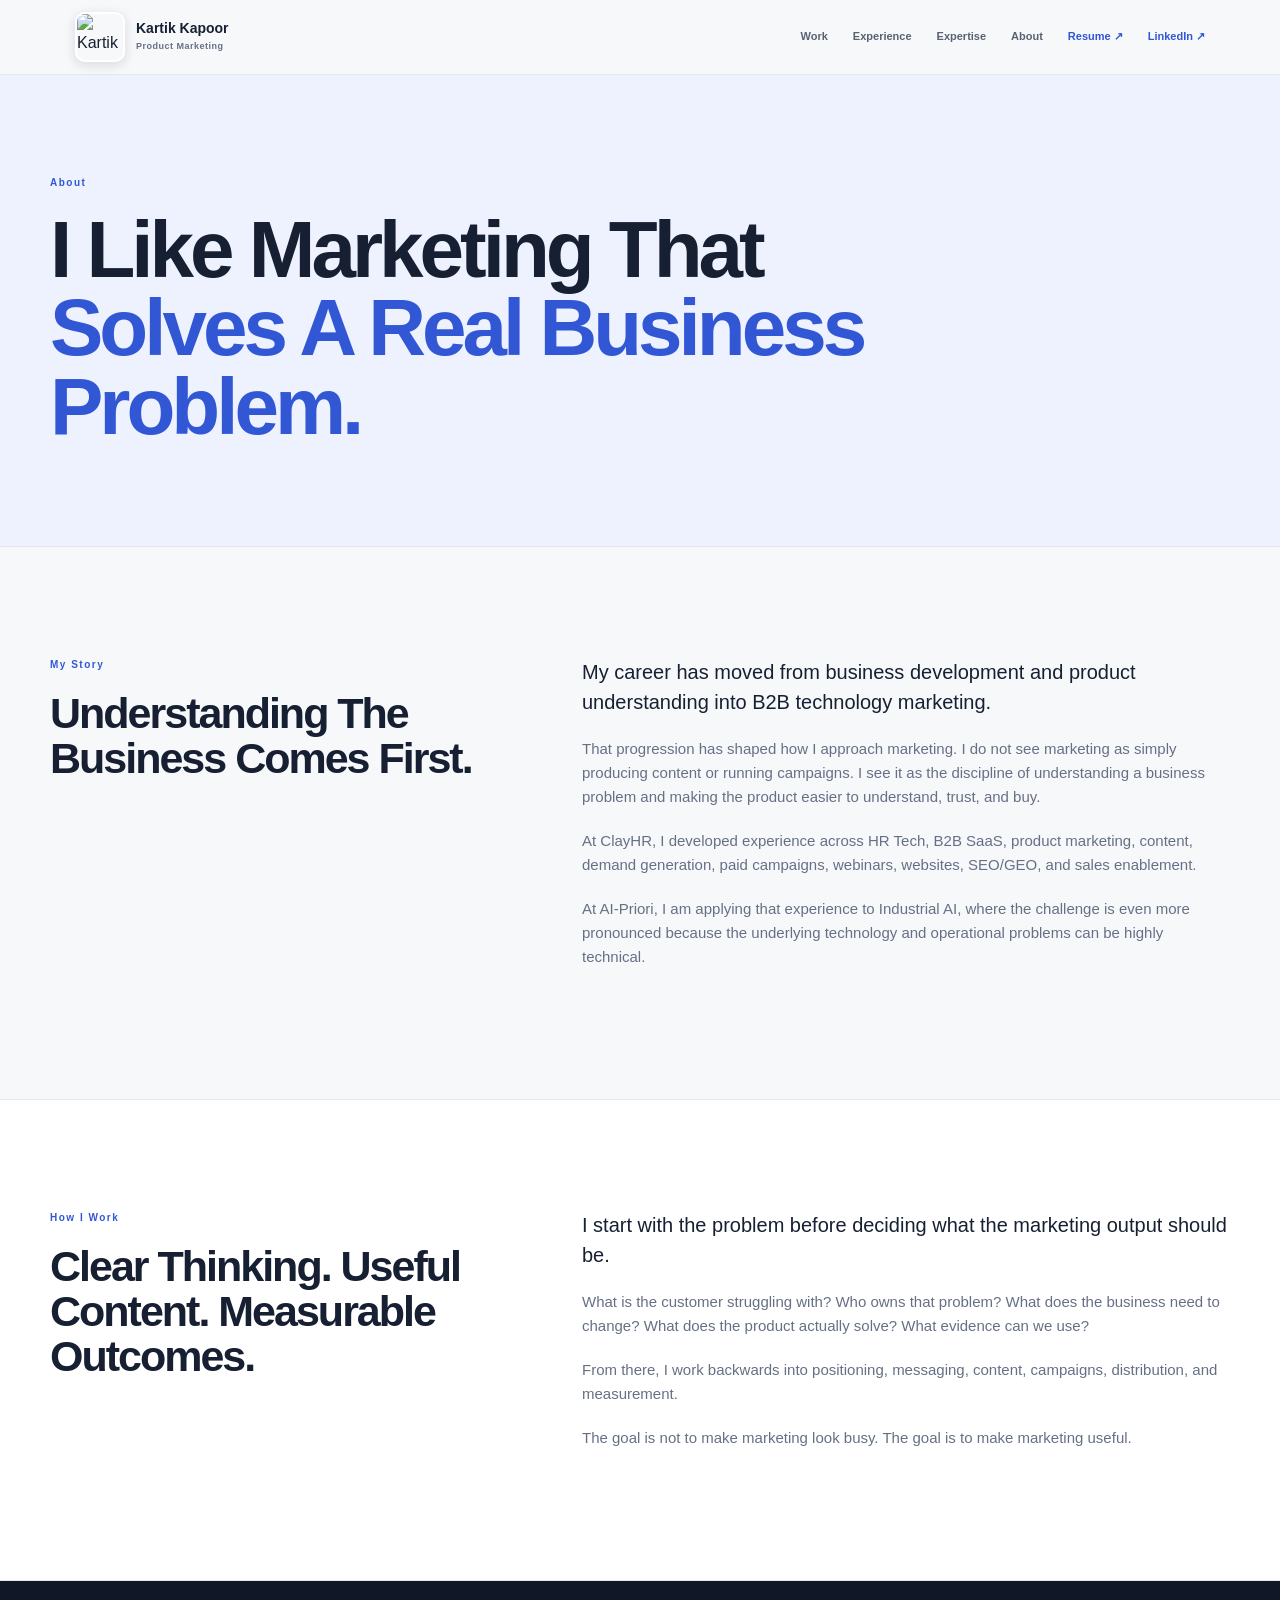
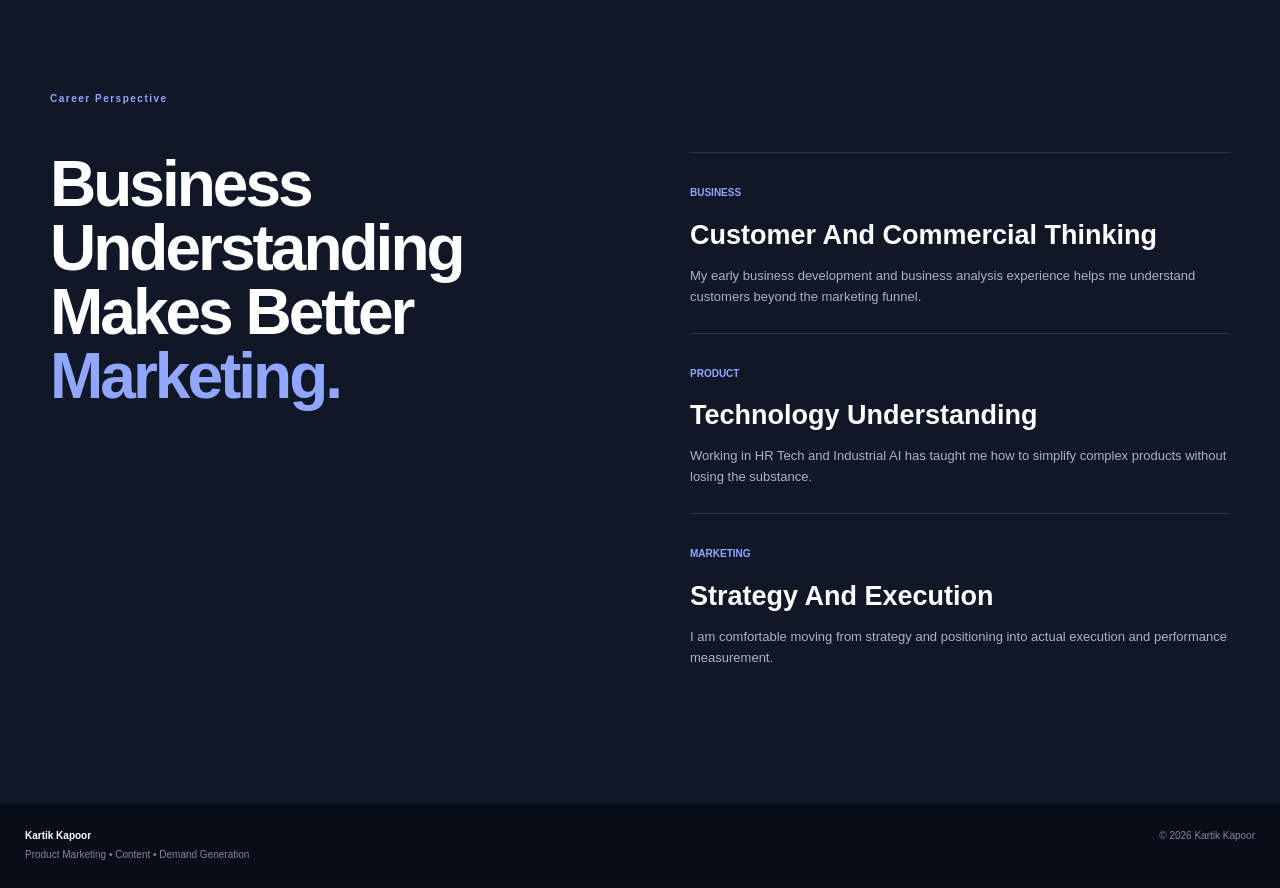
==== about.html @ a476d75b "Create about.html" ====
<!DOCTYPE html>
<html lang="en">

<head>

    <meta charset="UTF-8">

    <meta name="viewport" content="width=device-width, initial-scale=1.0">

    <meta name="description"
        content="About Kartik Kapoor, a Product Marketing and Growth Marketing professional working across HR Tech, B2B SaaS and Industrial AI.">

    <title>About | Kartik Kapoor</title>

    <link rel="stylesheet" href="style.css">

</head>


<body>


<header class="site-header">

    <div class="nav-container">

        <a href="index.html" class="brand">

            <img src="assets/kartik-kapoor.jpg"
                 alt="Kartik Kapoor"
                 class="brand-photo">

            <div class="brand-text">

                <strong>
                    Kartik Kapoor
                </strong>

                <span>
                    Product Marketing
                </span>

            </div>

        </a>


        <nav class="main-nav">

            <a href="work.html">Work</a>

            <a href="experience.html">Experience</a>

            <a href="expertise.html">Expertise</a>

            <a href="about.html">About</a>

            <a href="assets/Kartik-Kapoor-Resume.pdf"
               target="_blank"
               class="nav-link-accent">
                Resume ↗
            </a>

            <a href="https://www.linkedin.com/in/kartik-kapoor-kk/"
               target="_blank"
               class="nav-link-accent">
                LinkedIn ↗
            </a>

        </nav>


        <button class="mobile-menu-button"
                aria-label="Open Menu">
            ☰
        </button>

    </div>

</header>



<main>


<section class="page-hero">

    <div class="section-container">

        <p class="section-label">
            About
        </p>


        <h1>

            I Like Marketing That
            <span>Solves A Real Business Problem.</span>

        </h1>

    </div>

</section>



<section class="section">

    <div class="section-container">


        <div class="content-grid">

            <div>

                <p class="section-label">
                    My Story
                </p>

                <h2>
                    Understanding The
                    Business Comes First.
                </h2>

            </div>


            <div class="content-copy">

                <p class="lead">

                    My career has moved from business development
                    and product understanding into B2B technology
                    marketing.

                </p>


                <p>

                    That progression has shaped how I approach
                    marketing. I do not see marketing as simply
                    producing content or running campaigns. I see
                    it as the discipline of understanding a business
                    problem and making the product easier to understand,
                    trust, and buy.

                </p>


                <p>

                    At ClayHR, I developed experience across HR Tech,
                    B2B SaaS, product marketing, content, demand
                    generation, paid campaigns, webinars, websites,
                    SEO/GEO, and sales enablement.

                </p>


                <p>

                    At AI-Priori, I am applying that experience to
                    Industrial AI, where the challenge is even more
                    pronounced because the underlying technology and
                    operational problems can be highly technical.

                </p>

            </div>

        </div>

    </div>

</section>



<section class="section section-soft">

    <div class="section-container">


        <div class="content-grid">

            <div>

                <p class="section-label">
                    How I Work
                </p>

                <h2>
                    Clear Thinking.
                    Useful Content.
                    Measurable Outcomes.
                </h2>

            </div>


            <div class="content-copy">

                <p class="lead">

                    I start with the problem before deciding what
                    the marketing output should be.

                </p>


                <p>

                    What is the customer struggling with?
                    Who owns that problem?
                    What does the business need to change?
                    What does the product actually solve?
                    What evidence can we use?

                </p>


                <p>

                    From there, I work backwards into positioning,
                    messaging, content, campaigns, distribution,
                    and measurement.

                </p>


                <p>

                    The goal is not to make marketing look busy.
                    The goal is to make marketing useful.

                </p>

            </div>

        </div>

    </div>

</section>



<section class="industry-story">

    <div class="section-container">

        <p class="section-label">
            Career Perspective
        </p>


        <div class="industry-story-grid">

            <div>

                <h2>
                    Business Understanding
                    Makes Better
                    <span>Marketing.</span>
                </h2>

            </div>


            <div class="industry-story-content">

                <div>

                    <span>
                        BUSINESS
                    </span>

                    <h3>
                        Customer And Commercial Thinking
                    </h3>

                    <p>
                        My early business development and business
                        analysis experience helps me understand
                        customers beyond the marketing funnel.
                    </p>

                </div>


                <div>

                    <span>
                        PRODUCT
                    </span>

                    <h3>
                        Technology Understanding
                    </h3>

                    <p>
                        Working in HR Tech and Industrial AI has
                        taught me how to simplify complex products
                        without losing the substance.
                    </p>

                </div>


                <div>

                    <span>
                        MARKETING
                    </span>

                    <h3>
                        Strategy And Execution
                    </h3>

                    <p>
                        I am comfortable moving from strategy and
                        positioning into actual execution and
                        performance measurement.
                    </p>

                </div>

            </div>

        </div>

    </div>

</section>


</main>



<footer>

    <div>

        <strong>
            Kartik Kapoor
        </strong>

        <span>
            Product Marketing • Content • Demand Generation
        </span>

    </div>

    <span>
        © 2026 Kartik Kapoor
    </span>

</footer>


<script src="script.js"></script>

</body>

</html>
---- style.css ----
:root {

    --navy: #101828;
    --navy-2: #172235;

    --blue: #3157d5;
    --blue-soft: #eef2ff;

    --teal: #168f82;
    --teal-soft: #eaf7f5;

    --purple: #6b5bd2;
    --purple-soft: #f1efff;

    --coral: #c85d54;
    --coral-soft: #fff0ee;

    --white: #ffffff;

    --bg: #f7f8fa;
    --text: #172033;
    --muted: #667085;

    --border: #e4e7ec;

    --radius: 14px;

    --shadow:
        0 18px 45px rgba(16, 24, 40, 0.08);

}


* {
    margin: 0;
    padding: 0;
    box-sizing: border-box;
}


html {
    scroll-behavior: smooth;
}


body {

    font-family:
        Inter,
        -apple-system,
        BlinkMacSystemFont,
        "Segoe UI",
        Arial,
        sans-serif;

    background: var(--bg);

    color: var(--text);

    line-height: 1.6;

}


a {
    text-decoration: none;
    color: inherit;
}


button {
    font-family: inherit;
}


/* =========================
   HEADER
========================= */

.site-header {

    position: sticky;

    top: 0;

    z-index: 1000;

    background: rgba(247, 248, 250, 0.96);

    backdrop-filter: blur(15px);

    border-bottom: 1px solid var(--border);

}


.nav-container {

    max-width: 1180px;

    margin: auto;

    padding: 12px 25px;

    display: flex;

    align-items: center;

    justify-content: space-between;

    gap: 30px;

}


.brand {

    display: flex;

    align-items: center;

    gap: 11px;

}


.brand-photo {

    width: 50px;

    height: 50px;

    object-fit: cover;

    border-radius: 10px;

    border: 2px solid white;

    box-shadow: 0 3px 12px rgba(16, 24, 40, 0.14);

}


.brand-text strong {

    display: block;

    font-size: 14px;

    line-height: 1.1;

}


.brand-text span {

    display: block;

    margin-top: 3px;

    color: var(--muted);

    font-size: 9px;

    font-weight: 700;

    letter-spacing: 0.5px;

}


.main-nav {

    display: flex;

    align-items: center;

    gap: 25px;

}


.main-nav a {

    color: #596273;

    font-size: 11px;

    font-weight: 700;

}


.main-nav a:hover {

    color: var(--blue);

}


.main-nav .nav-link-accent {

    color: var(--blue);

}


.mobile-menu-button {

    display: none;

    border: 0;

    background: transparent;

    font-size: 23px;

    cursor: pointer;

}


/* =========================
   CONTAINERS
========================= */

.section-container,
.hero-container {

    width: min(1180px, calc(100% - 50px));

    margin: auto;

}


/* =========================
   HERO
========================= */

.hero {

    padding: 100px 0 90px;

    background:

        radial-gradient(
            circle at 80% 20%,
            rgba(49, 87, 213, 0.09),
            transparent 32%
        ),

        var(--bg);

}


.hero-container {

    display: grid;

    grid-template-columns: 1.45fr 0.55fr;

    gap: 80px;

    align-items: center;

}


.eyebrow {

    color: var(--blue);

    font-size: 10px;

    font-weight: 800;

    letter-spacing: 1.7px;

}


.hero h1 {

    max-width: 900px;

    margin-top: 22px;

    font-size: clamp(50px, 7vw, 84px);

    line-height: 0.98;

    letter-spacing: -4px;

    font-weight: 800;

}


.hero h1 span {

    display: block;

    color: var(--blue);

}


.hero-description {

    max-width: 690px;

    margin-top: 28px;

    color: var(--muted);

    font-size: 17px;

    line-height: 1.7;

}


.hero-industry-path {

    display: flex;

    align-items: center;

    flex-wrap: wrap;

    gap: 9px;

    margin-top: 24px;

}


.hero-industry-path span {

    padding: 7px 10px;

    background: white;

    border: 1px solid var(--border);

    border-radius: 5px;

    font-size: 9px;

    font-weight: 800;

}


.hero-industry-path b {

    color: var(--blue);

    font-size: 13px;

}


.hero-actions {

    display: flex;

    flex-wrap: wrap;

    gap: 10px;

    margin-top: 30px;

}


.button {

    display: inline-flex;

    align-items: center;

    justify-content: center;

    gap: 8px;

    padding: 13px 18px;

    border-radius: 7px;

    font-size: 11px;

    font-weight: 800;

    transition: 0.2s;

}


.button:hover {

    transform: translateY(-2px);

}


.button-primary {

    background: var(--navy);

    color: white;

}


.button-primary:hover {

    background: var(--blue);

}


.button-secondary {

    background: white;

    color: var(--text);

    border: 1px solid var(--border);

}


.button-secondary:hover {

    border-color: var(--blue);

    color: var(--blue);

}


/* =========================
   HERO PROOF
========================= */

.hero-proof {

    background: var(--navy);

    color: white;

    padding: 25px;

    border-radius: 14px;

    box-shadow: var(--shadow);

}


.proof-heading {

    padding-bottom: 17px;

    color: #98a2b3;

    border-bottom: 1px solid #29364a;

    font-size: 9px;

    font-weight: 800;

    letter-spacing: 1.4px;

}


.proof-stat {

    padding: 18px 0;

    border-bottom: 1px solid #29364a;

}


.proof-stat:last-child {

    border-bottom: 0;

}


.proof-stat strong {

    display: block;

    color: #91a7ff;

    font-size: 34px;

    line-height: 1;

    letter-spacing: -1.5px;

}


.proof-stat span {

    display: block;

    margin-top: 6px;

    color: #aab3c2;

    font-size: 10px;

    line-height: 1.35;

}


/* =========================
   TRUST STRIP
========================= */

.trust-strip {

    background: white;

    border-top: 1px solid var(--border);

    border-bottom: 1px solid var(--border);

}


.trust-container {

    width: min(1180px, calc(100% - 50px));

    margin: auto;

    padding: 18px 0;

    display: flex;

    align-items: center;

    justify-content: space-between;

    gap: 15px;

    flex-wrap: wrap;

}


.trust-container span {

    color: #7b8494;

    font-size: 9px;

    font-weight: 800;

    letter-spacing: 1px;

}


.trust-container i {

    width: 4px;

    height: 4px;

    background: var(--blue);

    border-radius: 50%;

}


/* =========================
   GENERAL SECTION
========================= */

.section {

    padding: 110px 0;

}


.section-soft {

    background: white;

    border-top: 1px solid var(--border);

    border-bottom: 1px solid var(--border);

}


.section-label {

    margin-bottom: 18px;

    color: var(--blue);

    font-size: 10px;

    font-weight: 800;

    letter-spacing: 1.5px;

}


.section-heading {

    display: flex;

    align-items: end;

    justify-content: space-between;

    gap: 50px;

}


.section-heading h2 {

    max-width: 760px;

    font-size: clamp(40px, 5vw, 63px);

    line-height: 1.02;

    letter-spacing: -3px;

}


.section-heading h2 span {

    color: var(--blue);

}


.text-link {

    flex-shrink: 0;

    color: var(--blue);

    font-size: 11px;

    font-weight: 800;

}


/* =========================
   WORK
========================= */

.work-preview-grid {

    display: grid;

    grid-template-columns: repeat(2, 1fr);

    gap: 18px;

    margin-top: 55px;

}


.work-preview {

    min-height: 390px;

    padding: 30px;

    border-radius: var(--radius);

    border: 1px solid var(--border);

    display: flex;

    flex-direction: column;

    transition: 0.25s;

}


.work-preview:hover {

    transform: translateY(-5px);

    box-shadow: var(--shadow);

}


.blue-card {
    background: var(--blue-soft);
    border-top: 4px solid var(--blue);
}


.teal-card {
    background: var(--teal-soft);
    border-top: 4px solid var(--teal);
}


.purple-card {
    background: var(--purple-soft);
    border-top: 4px solid var(--purple);
}


.coral-card {
    background: var(--coral-soft);
    border-top: 4px solid var(--coral);
}


.card-meta {

    display: flex;

    justify-content: space-between;

    gap: 20px;

}


.card-meta span {

    color: var(--muted);

    font-size: 9px;

    font-weight: 800;

    letter-spacing: 1px;

}


.card-meta strong {

    font-size: 44px;

    line-height: 0.9;

    letter-spacing: -2px;

}


.blue-card .card-meta strong {
    color: var(--blue);
}


.teal-card .card-meta strong {
    color: var(--teal);
}


.purple-card .card-meta strong {
    color: var(--purple);
}


.coral-card .card-meta strong {
    color: var(--coral);
}


.card-content {

    margin-top: 70px;

}


.card-content h3 {

    font-size: 29px;

    line-height: 1.05;

    letter-spacing: -1px;

}


.card-content p {

    max-width: 500px;

    margin-top: 13px;

    color: var(--muted);

    font-size: 13px;

}


.card-link {

    margin-top: auto;

    padding-top: 25px;

    color: var(--navy);

    font-size: 10px;

    font-weight: 800;

    border-top: 1px solid rgba(16, 24, 40, 0.12);

}


/* =========================
   CAREER
========================= */

.career-path {

    margin-top: 55px;

    border-top: 1px solid var(--border);

}


.career-item {

    display: grid;

    grid-template-columns: 150px 1fr auto;

    align-items: center;

    gap: 35px;

    padding: 27px 0;

    border-bottom: 1px solid var(--border);

}


.career-date {

    color: var(--muted);

    font-size: 10px;

    font-weight: 800;

}


.career-item span {

    color: var(--blue);

    font-size: 8px;

    font-weight: 800;

    letter-spacing: 1.3px;

}


.career-item h3 {

    margin-top: 3px;

    font-size: 25px;

    line-height: 1;

}


.career-item p {

    margin-top: 4px;

    color: var(--muted);

    font-size: 11px;

}


.career-item > strong {

    color: var(--blue);

    font-size: 30px;

}


.career-current > strong {

    font-size: 10px;

    letter-spacing: 1px;

}


/* =========================
   CAPABILITIES
========================= */

.capability-grid {

    display: grid;

    grid-template-columns: repeat(4, 1fr);

    gap: 16px;

    margin-top: 55px;

}


.capability {

    min-height: 300px;

    padding: 27px;

    background: white;

    border: 1px solid var(--border);

    border-radius: 12px;

}


.capability > span {

    color: var(--blue);

    font-size: 10px;

    font-weight: 800;

}


.capability:nth-child(2) > span {
    color: var(--teal);
}


.capability:nth-child(3) > span {
    color: var(--purple);
}


.capability:nth-child(4) > span {
    color: var(--coral);
}


.capability h3 {

    margin-top: 60px;

    font-size: 21px;

    line-height: 1.1;

}


.capability p {

    margin-top: 13px;

    color: var(--muted);

    font-size: 12px;

}


/* =========================
   INDUSTRY STORY
========================= */

.industry-story {

    padding: 110px 0;

    background: var(--navy);

    color: white;

}


.industry-story .section-label {

    color: #91a7ff;

}


.industry-story-grid {

    display: grid;

    grid-template-columns: 1fr 1fr;

    gap: 100px;

    margin-top: 45px;

}


.industry-story h2 {

    max-width: 620px;

    font-size: clamp(42px, 5vw, 64px);

    line-height: 1;

    letter-spacing: -3px;

}


.industry-story h2 span {

    color: #91a7ff;

}


.industry-story-content > div {

    padding: 25px 0;

    border-top: 1px solid #29364a;

}


.industry-story-content span {

    color: #91a7ff;

    font-size: 10px;

    font-weight: 800;

}


.industry-story-content h3 {

    margin-top: 10px;

    font-size: 27px;

}


.industry-story-content p {

    margin-top: 9px;

    color: #aab3c2;

    font-size: 13px;

}


/* =========================
   CONTACT
========================= */

.contact-cta {

    padding: 120px 0;

    background: var(--blue-soft);

    text-align: center;

}


.contact-cta h2 {

    max-width: 850px;

    margin: auto;

    font-size: clamp(42px, 6vw, 70px);

    line-height: 1;

    letter-spacing: -3px;

}


.contact-cta h2 span {

    color: var(--blue);

}


.contact-cta > .section-container > p:not(.eyebrow) {

    max-width: 650px;

    margin: 25px auto 0;

    color: var(--muted);

    font-size: 15px;

}


/* =========================
   FOOTER
========================= */

footer {

    padding: 25px;

    background: #080d18;

    color: #7f899a;

    display: flex;

    justify-content: space-between;

    gap: 20px;

    font-size: 10px;

}


footer strong {

    display: block;

    margin-bottom: 3px;

    color: white;

}


/* =========================
   INNER PAGE HERO
========================= */

.page-hero {

    padding: 100px 0;

    background: var(--blue-soft);

    border-bottom: 1px solid var(--border);

}


.page-hero h1 {

    max-width: 850px;

    margin-top: 20px;

    font-size: clamp(48px, 7vw, 80px);

    line-height: 0.98;

    letter-spacing: -4px;

}


.page-hero h1 span {

    color: var(--blue);

}


/* =========================
   INNER PAGE CONTENT
========================= */

.content-grid {

    display: grid;

    grid-template-columns: 0.8fr 1.2fr;

    gap: 100px;

}


.content-grid h2 {

    font-size: 43px;

    line-height: 1.05;

    letter-spacing: -2px;

}


.content-copy {

    max-width: 650px;

}


.content-copy p {

    margin-bottom: 20px;

    color: var(--muted);

    font-size: 15px;

}


.content-copy .lead {

    color: var(--text);

    font-size: 20px;

    line-height: 1.5;

}


/* =========================
   TIMELINE
========================= */

.timeline {

    margin-top: 60px;

    border-top: 1px solid var(--border);

}


.timeline-item {

    display: grid;

    grid-template-columns: 150px 1fr;

    gap: 40px;

    padding: 40px 0;

    border-bottom: 1px solid var(--border);

}


.timeline-date {

    color: var(--muted);

    font-size: 10px;

    font-weight: 800;

}


.timeline-company {

    color: var(--blue);

    font-size: 9px;

    font-weight: 800;

    letter-spacing: 1.3px;

}


.timeline-item h2 {

    margin-top: 5px;

    font-size: 32px;

    line-height: 1;

}


.timeline-item h3 {

    margin-top: 5px;

    color: #596273;

    font-size: 13px;

    font-weight: 600;

}


.timeline-item p {

    max-width: 700px;

    margin-top: 17px;

    color: var(--muted);

    font-size: 13px;

}


.timeline-results {

    display: flex;

    flex-wrap: wrap;

    gap: 7px;

    margin-top: 20px;

}


.timeline-results span {

    padding: 7px 9px;

    background: var(--blue-soft);

    color: var(--blue);

    border-radius: 5px;

    font-size: 9px;

    font-weight: 800;

}


/* =========================
   SKILL GRID
========================= */

.skill-grid {

    display: grid;

    grid-template-columns: repeat(3, 1fr);

    gap: 17px;

    margin-top: 55px;

}


.skill-card {

    min-height: 260px;

    padding: 28px;

    background: white;

    border: 1px solid var(--border);

    border-radius: 12px;

}


.skill-card > span {

    color: var(--blue);

    font-size: 10px;

    font-weight: 800;

}


.skill-card h3 {

    margin-top: 55px;

    font-size: 22px;

}


.skill-card p {

    margin-top: 12px;

    color: var(--muted);

    font-size: 12px;

}


.tags {

    display: flex;

    flex-wrap: wrap;

    gap: 6px;

    margin-top: 20px;

}


.tags span {

    padding: 6px 8px;

    background: var(--bg);

    border: 1px solid var(--border);

    border-radius: 5px;

    color: #667085;

    font-size: 8px;

    font-weight: 700;

}


/* =========================
   CASE STUDY
========================= */

.case-hero {

    padding: 110px 0;

    background: var(--blue-soft);

    border-bottom: 1px solid var(--border);

}


.case-hero h1 {

    max-width: 950px;

    margin-top: 22px;

    font-size: clamp(48px, 7vw, 86px);

    line-height: 0.98;

    letter-spacing: -4px;

}


.case-hero h1 span {

    display: block;

    color: var(--blue);

}


.case-intro {

    max-width: 700px;

    margin-top: 28px;

    color: var(--muted);

    font-size: 17px;

}


.case-metric {

    display: inline-flex;

    flex-direction: column;

    margin-top: 40px;

    padding: 20px 25px;

    background: white;

    border-left: 4px solid var(--blue);

    border-radius: 8px;

    box-shadow: var(--shadow);

}


.case-metric strong {

    color: var(--blue);

    font-size: 48px;

    line-height: 1;

}


.case-metric span {

    margin-top: 5px;

    color: var(--muted);

    font-size: 9px;

    font-weight: 800;

    letter-spacing: 0.7px;

}


.case-section {

    padding: 100px 0;

}


.case-section-white {

    background: white;

}


.case-label {

    margin-bottom: 18px;

    color: var(--blue);

    font-size: 9px;

    font-weight: 800;

    letter-spacing: 1.5px;

}


.case-grid {

    display: grid;

    grid-template-columns: 0.8fr 1.2fr;

    gap: 100px;

}


.case-grid h2 {

    font-size: 44px;

    line-height: 1.05;

    letter-spacing: -2px;

}


.case-copy p {

    margin-bottom: 20px;

    color: var(--muted);

    font-size: 15px;

}


.case-copy .lead {

    color: var(--text);

    font-size: 20px;

}


.case-role-grid {

    display: grid;

    grid-template-columns: repeat(4, 1fr);

    gap: 12px;

    margin-top: 45px;

}


.case-role {

    padding: 22px;

    background: var(--bg);

    border: 1px solid var(--border);

    border-radius: 9px;

}


.case-role span {

    color: var(--blue);

    font-size: 9px;

    font-weight: 800;

}


.case-role h3 {

    margin-top: 40px;

    font-size: 16px;

}


.case-role p {

    margin-top: 7px;

    color: var(--muted);

    font-size: 10px;

}


.case-step-grid {

    display: grid;

    grid-template-columns: repeat(3, 1fr);

    gap: 17px;

    margin-top: 45px;

}


.case-step {

    min-height: 270px;

    padding: 27px;

    background: var(--bg);

    border: 1px solid var(--border);

    border-radius: 12px;

}


.case-step strong {

    color: var(--blue);

    font-size: 10px;

}


.case-step h3 {

    margin-top: 55px;

    font-size: 21px;

}


.case-step p {

    margin-top: 10px;

    color: var(--muted);

    font-size: 12px;

}


.case-result {

    padding: 110px 0;

    background: var(--navy);

    color: white;

}


.case-result .case-label {

    color: #91a7ff;

}


.case-result strong {

    display: block;

    color: #91a7ff;

    font-size: 100px;

    line-height: 0.9;

    letter-spacing: -5px;

}


.case-result h2 {

    max-width: 800px;

    margin-top: 18px;

    font-size: 55px;

    line-height: 1;

    letter-spacing: -3px;

}


.case-result p {

    max-width: 650px;

    margin-top: 25px;

    color: #aab3c2;

    font-size: 14px;

}


.case-next {

    padding: 40px 0;

    background: white;

    border-top: 1px solid var(--border);

}


.case-next .section-container {

    display: flex;

    justify-content: space-between;

    gap: 15px;

}


/* =========================
   RESPONSIVE
========================= */

@media (max-width: 1000px) {

    .main-nav {
        gap: 13px;
    }


    .hero-container {

        grid-template-columns: 1fr;

        gap: 45px;

    }


    .hero-proof {

        max-width: 550px;

    }


    .capability-grid {

        grid-template-columns: repeat(2, 1fr);

    }


    .industry-story-grid {

        grid-template-columns: 1fr;

        gap: 45px;

    }


    .skill-grid {

        grid-template-columns: repeat(2, 1fr);

    }


    .case-role-grid {

        grid-template-columns: repeat(2, 1fr);

    }

}


@media (max-width: 760px) {

    .main-nav {

        display: none;

        position: absolute;

        left: 20px;

        right: 20px;

        top: 76px;

        padding: 20px;

        background: white;

        border: 1px solid var(--border);

        border-radius: 10px;

        box-shadow: var(--shadow);

        flex-direction: column;

        align-items: flex-start;

    }


    .main-nav.open {
        display: flex;
    }


    .mobile-menu-button {

        display: block;

    }


    .hero {

        padding: 75px 0;

    }


    .section {

        padding: 80px 0;

    }


    .section-heading {

        display: block;

    }


    .text-link {

        display: inline-block;

        margin-top: 20px;

    }


    .work-preview-grid {

        grid-template-columns: 1fr;

    }


    .career-item {

        grid-template-columns: 1fr;

        gap: 10px;

    }


    .career-item > strong {

        display: none;

    }


    .content-grid {

        grid-template-columns: 1fr;

        gap: 45px;

    }


    .timeline-item {

        grid-template-columns: 1fr;

        gap: 12px;

    }


    .case-grid {

        grid-template-columns: 1fr;

        gap: 45px;

    }


    .case-step-grid {

        grid-template-columns: 1fr;

    }


    .case-role-grid {

        grid-template-columns: 1fr;

    }


    .case-result strong {

        font-size: 75px;

    }


    .case-result h2 {

        font-size: 42px;

    }


    .case-next .section-container {

        flex-direction: column;

    }


    .case-next .button {

        width: 100%;

    }

}


@media (max-width: 550px) {

    .section-container,
    .hero-container,
    .trust-container {

        width: min(100% - 36px, 1180px);

    }


    .brand-photo {

        width: 44px;

        height: 44px;

    }


    .hero h1 {

        font-size: 48px;

        letter-spacing: -3px;

    }


    .hero-description {

        font-size: 15px;

    }


    .hero-actions {

        flex-direction: column;

    }


    .button {

        width: 100%;

    }


    .trust-container {

        justify-content: flex-start;

    }


    .trust-container i {

        display: none;

    }


    .trust-container span {

        padding: 5px;

    }


    .capability-grid {

        grid-template-columns: 1fr;

    }


    .skill-grid {

        grid-template-columns: 1fr;

    }


    .page-hero h1,
    .case-hero h1 {

        font-size: 48px;

        letter-spacing: -3px;

    }


    .case-intro {

        font-size: 15px;

    }


    footer {

        flex-direction: column;

    }

}
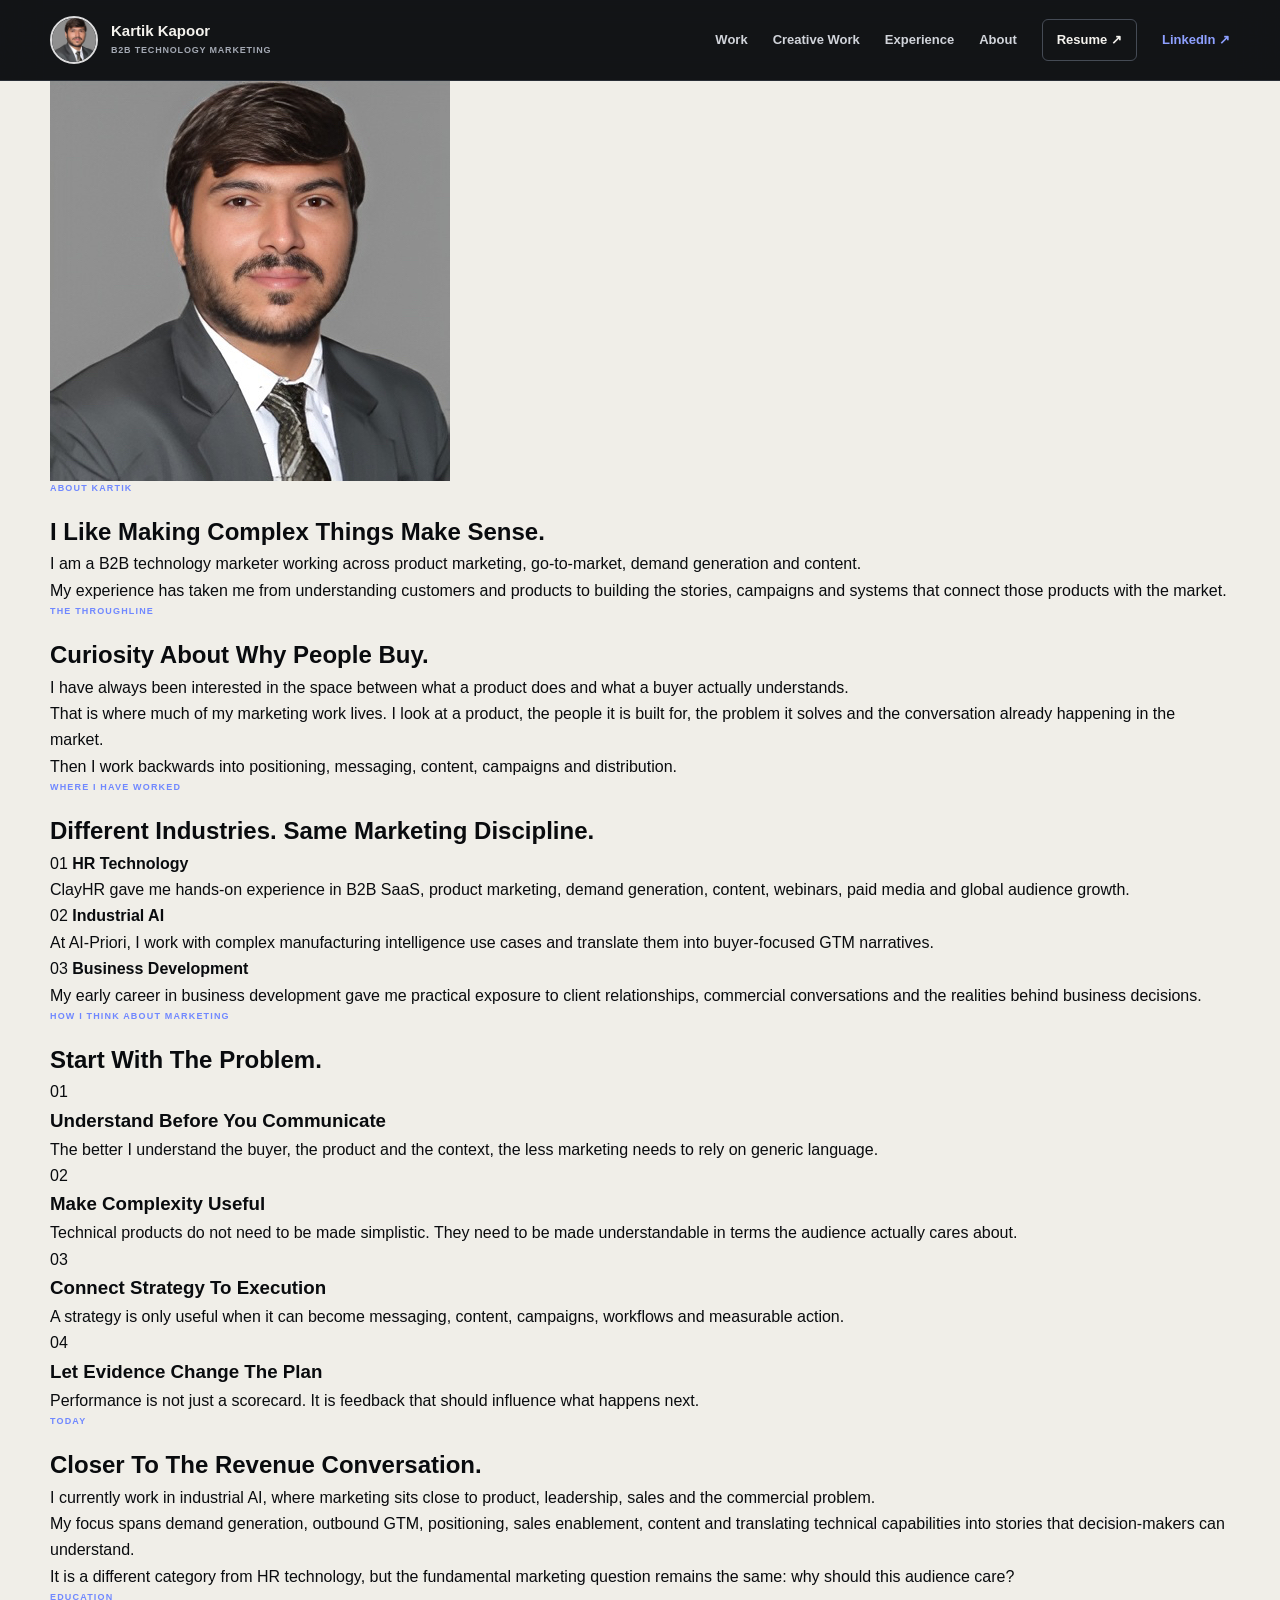
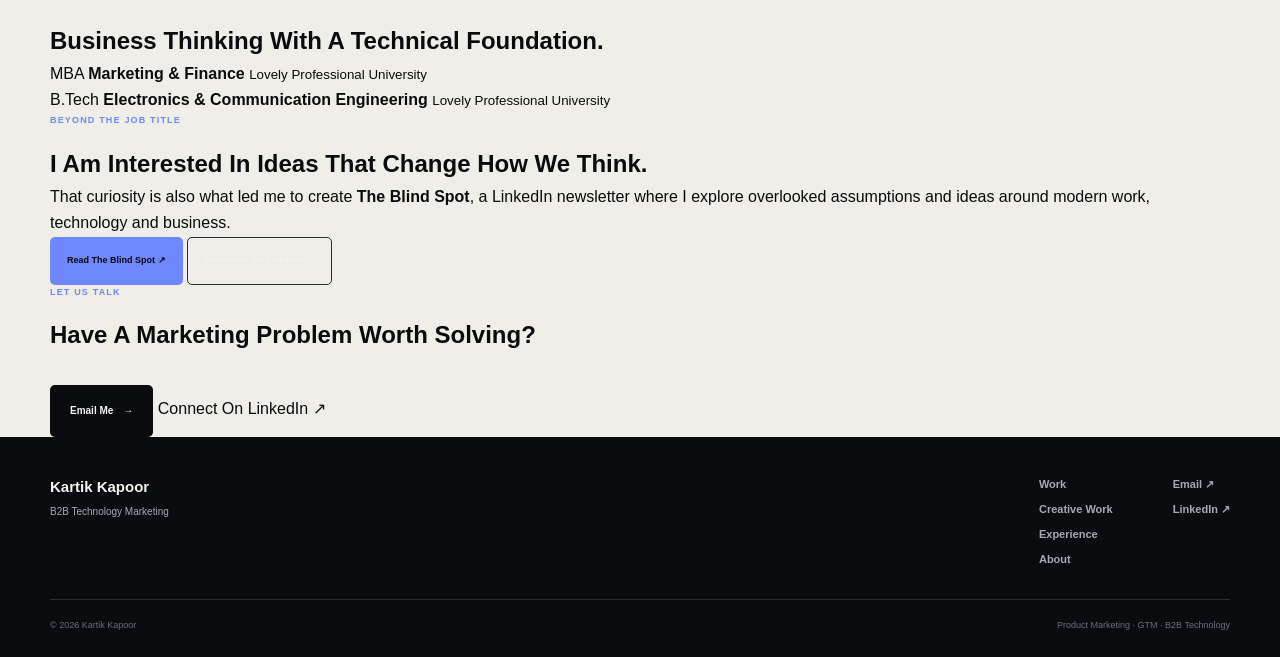
==== commit d073288a: "Update about.html" ====
--- a/about.html
+++ b/about.html
@@ -5,14 +5,35 @@
 
     <meta charset="UTF-8">
 
-    <meta name="viewport" content="width=device-width, initial-scale=1.0">
-
-    <meta name="description"
-        content="About Kartik Kapoor, a Product Marketing and Growth Marketing professional working across HR Tech, B2B SaaS and Industrial AI.">
-
-    <title>About | Kartik Kapoor</title>
-
-    <link rel="stylesheet" href="style.css">
+    <meta
+        name="viewport"
+        content="width=device-width, initial-scale=1.0"
+    >
+
+    <meta
+        name="description"
+        content="About Kartik Kapoor, a B2B technology marketer working across product marketing, GTM, demand generation and content."
+    >
+
+    <link
+        rel="icon"
+        type="image/jpeg"
+        href="assets/kartik-kapoor.jpg"
+    >
+
+    <link
+        rel="apple-touch-icon"
+        href="assets/kartik-kapoor.jpg"
+    >
+
+    <title>
+        About | Kartik Kapoor
+    </title>
+
+    <link
+        rel="stylesheet"
+        href="style.css"
+    >
 
 </head>
 
@@ -24,11 +45,17 @@
 
     <div class="nav-container">
 
-        <a href="index.html" class="brand">
-
-            <img src="assets/kartik-kapoor.jpg"
-                 alt="Kartik Kapoor"
-                 class="brand-photo">
+
+        <a
+            href="index.html"
+            class="brand"
+        >
+
+            <img
+                src="assets/kartik-kapoor.jpg"
+                alt="Kartik Kapoor"
+                class="brand-photo"
+            >
 
             <div class="brand-text">
 
@@ -37,7 +64,7 @@
                 </strong>
 
                 <span>
-                    Product Marketing
+                    B2B Technology Marketing
                 </span>
 
             </div>
@@ -47,317 +74,694 @@
 
         <nav class="main-nav">
 
-            <a href="work.html">Work</a>
-
-            <a href="experience.html">Experience</a>
-
-            <a href="expertise.html">Expertise</a>
-
-            <a href="about.html">About</a>
-
-            <a href="assets/Kartik-Kapoor-Resume.pdf"
-               target="_blank"
-               class="nav-link-accent">
+            <a href="work.html">
+                Work
+            </a>
+
+            <a href="creative-work.html">
+                Creative Work
+            </a>
+
+            <a href="experience.html">
+                Experience
+            </a>
+
+            <a href="about.html" class="active">
+                About
+            </a>
+
+            <a
+                href="assets/Kartik-Kapoor-Resume.pdf"
+                target="_blank"
+                class="nav-resume"
+            >
                 Resume ↗
             </a>
 
-            <a href="https://www.linkedin.com/in/kartik-kapoor-kk/"
-               target="_blank"
-               class="nav-link-accent">
+            <a
+                href="https://www.linkedin.com/in/kartik-kapoor-kk/"
+                target="_blank"
+                class="nav-linkedin"
+            >
                 LinkedIn ↗
             </a>
 
         </nav>
 
 
-        <button class="mobile-menu-button"
-                aria-label="Open Menu">
+        <button
+            class="mobile-menu-button"
+            aria-label="Open navigation"
+            aria-expanded="false"
+        >
             ☰
         </button>
 
+
     </div>
 
 </header>
 
 
-
 <main>
 
 
-<section class="page-hero">
+<!-- HERO -->
+
+<section class="about-hero">
 
     <div class="section-container">
 
+
+        <div class="about-hero-grid">
+
+
+            <div class="about-photo-wrap">
+
+                <img
+                    src="assets/kartik-kapoor.jpg"
+                    alt="Kartik Kapoor"
+                    class="about-photo"
+                >
+
+            </div>
+
+
+            <div class="about-hero-copy">
+
+                <p class="section-label">
+                    About Kartik
+                </p>
+
+
+                <h1>
+                    I Like Making
+                    Complex Things
+                    <span>Make Sense.</span>
+                </h1>
+
+
+                <p class="about-intro">
+                    I am a B2B technology marketer working across
+                    product marketing, go-to-market, demand generation
+                    and content.
+                </p>
+
+
+                <p>
+                    My experience has taken me from understanding
+                    customers and products to building the stories,
+                    campaigns and systems that connect those products
+                    with the market.
+                </p>
+
+            </div>
+
+
+        </div>
+
+
+    </div>
+
+</section>
+
+
+<!-- PROFILE -->
+
+<section class="about-profile">
+
+    <div class="section-container">
+
+
+        <div class="about-profile-grid">
+
+
+            <div>
+
+                <p class="section-label">
+                    The Throughline
+                </p>
+
+
+                <h2>
+                    Curiosity About
+                    <span>Why People Buy.</span>
+                </h2>
+
+            </div>
+
+
+            <div>
+
+                <p class="about-large-copy">
+                    I have always been interested in the space
+                    between what a product does and what a buyer
+                    actually understands.
+                </p>
+
+
+                <p>
+                    That is where much of my marketing work lives.
+                    I look at a product, the people it is built for,
+                    the problem it solves and the conversation already
+                    happening in the market.
+                </p>
+
+
+                <p>
+                    Then I work backwards into positioning, messaging,
+                    content, campaigns and distribution.
+                </p>
+
+
+            </div>
+
+
+        </div>
+
+
+    </div>
+
+</section>
+
+
+<!-- INDUSTRIES -->
+
+<section class="about-domains">
+
+    <div class="section-container">
+
+
+        <div class="about-domain-heading">
+
+            <p class="section-label">
+                Where I Have Worked
+            </p>
+
+
+            <h2>
+                Different Industries.
+                <span>Same Marketing Discipline.</span>
+            </h2>
+
+        </div>
+
+
+        <div class="about-domain-list">
+
+
+            <div>
+
+                <span>
+                    01
+                </span>
+
+
+                <strong>
+                    HR Technology
+                </strong>
+
+
+                <p>
+                    ClayHR gave me hands-on experience in B2B SaaS,
+                    product marketing, demand generation, content,
+                    webinars, paid media and global audience growth.
+                </p>
+
+            </div>
+
+
+            <div>
+
+                <span>
+                    02
+                </span>
+
+
+                <strong>
+                    Industrial AI
+                </strong>
+
+
+                <p>
+                    At AI-Priori, I work with complex manufacturing
+                    intelligence use cases and translate them into
+                    buyer-focused GTM narratives.
+                </p>
+
+            </div>
+
+
+            <div>
+
+                <span>
+                    03
+                </span>
+
+
+                <strong>
+                    Business Development
+                </strong>
+
+
+                <p>
+                    My early career in business development gave me
+                    practical exposure to client relationships,
+                    commercial conversations and the realities
+                    behind business decisions.
+                </p>
+
+            </div>
+
+
+        </div>
+
+
+    </div>
+
+</section>
+
+
+<!-- HOW I THINK -->
+
+<section class="about-thinking">
+
+    <div class="section-container">
+
+
+        <div class="about-thinking-heading">
+
+            <p class="section-label">
+                How I Think About Marketing
+            </p>
+
+
+            <h2>
+                Start With The
+                <span>Problem.</span>
+            </h2>
+
+        </div>
+
+
+        <div class="about-thinking-list">
+
+
+            <div>
+
+                <span>
+                    01
+                </span>
+
+
+                <h3>
+                    Understand Before You Communicate
+                </h3>
+
+
+                <p>
+                    The better I understand the buyer, the product
+                    and the context, the less marketing needs to
+                    rely on generic language.
+                </p>
+
+            </div>
+
+
+            <div>
+
+                <span>
+                    02
+                </span>
+
+
+                <h3>
+                    Make Complexity Useful
+                </h3>
+
+
+                <p>
+                    Technical products do not need to be made
+                    simplistic. They need to be made understandable
+                    in terms the audience actually cares about.
+                </p>
+
+            </div>
+
+
+            <div>
+
+                <span>
+                    03
+                </span>
+
+
+                <h3>
+                    Connect Strategy To Execution
+                </h3>
+
+
+                <p>
+                    A strategy is only useful when it can become
+                    messaging, content, campaigns, workflows and
+                    measurable action.
+                </p>
+
+            </div>
+
+
+            <div>
+
+                <span>
+                    04
+                </span>
+
+
+                <h3>
+                    Let Evidence Change The Plan
+                </h3>
+
+
+                <p>
+                    Performance is not just a scorecard. It is
+                    feedback that should influence what happens next.
+                </p>
+
+            </div>
+
+
+        </div>
+
+
+    </div>
+
+</section>
+
+
+<!-- CURRENT -->
+
+<section class="about-current">
+
+    <div class="section-container">
+
+
+        <div class="about-current-grid">
+
+
+            <div>
+
+                <p class="section-label">
+                    Today
+                </p>
+
+
+                <h2>
+                    Closer To The
+                    <span>Revenue Conversation.</span>
+                </h2>
+
+            </div>
+
+
+            <div>
+
+                <p class="about-current-lead">
+                    I currently work in industrial AI, where
+                    marketing sits close to product, leadership,
+                    sales and the commercial problem.
+                </p>
+
+
+                <p>
+                    My focus spans demand generation, outbound GTM,
+                    positioning, sales enablement, content and
+                    translating technical capabilities into stories
+                    that decision-makers can understand.
+                </p>
+
+
+                <p>
+                    It is a different category from HR technology,
+                    but the fundamental marketing question remains
+                    the same: why should this audience care?
+                </p>
+
+            </div>
+
+
+        </div>
+
+
+    </div>
+
+</section>
+
+
+<!-- EDUCATION -->
+
+<section class="about-education">
+
+    <div class="section-container">
+
+
+        <div>
+
+            <p class="section-label">
+                Education
+            </p>
+
+
+            <h2>
+                Business Thinking
+                With A <span>Technical Foundation.</span>
+            </h2>
+
+        </div>
+
+
+        <div class="education-list">
+
+
+            <div>
+
+                <span>
+                    MBA
+                </span>
+
+                <strong>
+                    Marketing & Finance
+                </strong>
+
+                <small>
+                    Lovely Professional University
+                </small>
+
+            </div>
+
+
+            <div>
+
+                <span>
+                    B.Tech
+                </span>
+
+                <strong>
+                    Electronics & Communication Engineering
+                </strong>
+
+                <small>
+                    Lovely Professional University
+                </small>
+
+            </div>
+
+
+        </div>
+
+
+    </div>
+
+</section>
+
+
+<!-- PERSONAL -->
+
+<section class="about-personal">
+
+    <div class="section-container">
+
+
         <p class="section-label">
-            About
+            Beyond The Job Title
         </p>
 
 
-        <h1>
-
-            I Like Marketing That
-            <span>Solves A Real Business Problem.</span>
-
-        </h1>
+        <h2>
+            I Am Interested In
+            <span>Ideas That Change How We Think.</span>
+        </h2>
+
+
+        <p>
+            That curiosity is also what led me to create
+            <strong>The Blind Spot</strong>, a LinkedIn newsletter
+            where I explore overlooked assumptions and ideas around
+            modern work, technology and business.
+        </p>
+
+
+        <div class="about-buttons">
+
+
+            <a
+                href="https://www.linkedin.com/newsletters/the-blind-spot-7422683512752902144/"
+                target="_blank"
+                class="blind-primary"
+            >
+                Read The Blind Spot ↗
+            </a>
+
+
+            <a
+                href="https://www.linkedin.com/build-relation/newsletter-follow?entityUrn=7422683512752902144"
+                target="_blank"
+                class="blind-secondary about-link-dark"
+            >
+                Subscribe On LinkedIn ↗
+            </a>
+
+
+        </div>
+
 
     </div>
 
 </section>
 
 
-
-<section class="section">
+<!-- CONTACT -->
+
+<section class="about-contact">
 
     <div class="section-container">
 
 
-        <div class="content-grid">
-
-            <div>
-
-                <p class="section-label">
-                    My Story
-                </p>
-
-                <h2>
-                    Understanding The
-                    Business Comes First.
-                </h2>
-
-            </div>
-
-
-            <div class="content-copy">
-
-                <p class="lead">
-
-                    My career has moved from business development
-                    and product understanding into B2B technology
-                    marketing.
-
-                </p>
-
-
-                <p>
-
-                    That progression has shaped how I approach
-                    marketing. I do not see marketing as simply
-                    producing content or running campaigns. I see
-                    it as the discipline of understanding a business
-                    problem and making the product easier to understand,
-                    trust, and buy.
-
-                </p>
-
-
-                <p>
-
-                    At ClayHR, I developed experience across HR Tech,
-                    B2B SaaS, product marketing, content, demand
-                    generation, paid campaigns, webinars, websites,
-                    SEO/GEO, and sales enablement.
-
-                </p>
-
-
-                <p>
-
-                    At AI-Priori, I am applying that experience to
-                    Industrial AI, where the challenge is even more
-                    pronounced because the underlying technology and
-                    operational problems can be highly technical.
-
-                </p>
-
-            </div>
-
-        </div>
+        <p class="section-label">
+            Let Us Talk
+        </p>
+
+
+        <h2>
+            Have A Marketing
+            Problem Worth <span>Solving?</span>
+        </h2>
+
+
+        <div class="about-contact-buttons">
+
+
+            <a
+                href="mailto:kapoorkartik69@gmail.com"
+                class="creative-closing-button"
+            >
+                Email Me
+                <span>
+                    →
+                </span>
+            </a>
+
+
+            <a
+                href="https://www.linkedin.com/in/kartik-kapoor-kk/"
+                target="_blank"
+                class="about-link-button"
+            >
+                Connect On LinkedIn ↗
+            </a>
+
+
+        </div>
+
 
     </div>
 
 </section>
 
 
-
-<section class="section section-soft">
-
-    <div class="section-container">
-
-
-        <div class="content-grid">
-
-            <div>
-
-                <p class="section-label">
-                    How I Work
-                </p>
-
-                <h2>
-                    Clear Thinking.
-                    Useful Content.
-                    Measurable Outcomes.
-                </h2>
-
-            </div>
-
-
-            <div class="content-copy">
-
-                <p class="lead">
-
-                    I start with the problem before deciding what
-                    the marketing output should be.
-
-                </p>
-
-
-                <p>
-
-                    What is the customer struggling with?
-                    Who owns that problem?
-                    What does the business need to change?
-                    What does the product actually solve?
-                    What evidence can we use?
-
-                </p>
-
-
-                <p>
-
-                    From there, I work backwards into positioning,
-                    messaging, content, campaigns, distribution,
-                    and measurement.
-
-                </p>
-
-
-                <p>
-
-                    The goal is not to make marketing look busy.
-                    The goal is to make marketing useful.
-
-                </p>
-
-            </div>
-
-        </div>
-
-    </div>
-
-</section>
-
-
-
-<section class="industry-story">
-
-    <div class="section-container">
-
-        <p class="section-label">
-            Career Perspective
-        </p>
-
-
-        <div class="industry-story-grid">
-
-            <div>
-
-                <h2>
-                    Business Understanding
-                    Makes Better
-                    <span>Marketing.</span>
-                </h2>
-
-            </div>
-
-
-            <div class="industry-story-content">
-
-                <div>
-
-                    <span>
-                        BUSINESS
-                    </span>
-
-                    <h3>
-                        Customer And Commercial Thinking
-                    </h3>
-
-                    <p>
-                        My early business development and business
-                        analysis experience helps me understand
-                        customers beyond the marketing funnel.
-                    </p>
-
-                </div>
-
-
-                <div>
-
-                    <span>
-                        PRODUCT
-                    </span>
-
-                    <h3>
-                        Technology Understanding
-                    </h3>
-
-                    <p>
-                        Working in HR Tech and Industrial AI has
-                        taught me how to simplify complex products
-                        without losing the substance.
-                    </p>
-
-                </div>
-
-
-                <div>
-
-                    <span>
-                        MARKETING
-                    </span>
-
-                    <h3>
-                        Strategy And Execution
-                    </h3>
-
-                    <p>
-                        I am comfortable moving from strategy and
-                        positioning into actual execution and
-                        performance measurement.
-                    </p>
-
-                </div>
-
-            </div>
-
-        </div>
-
-    </div>
-
-</section>
-
-
 </main>
 
 
-
-<footer>
-
-    <div>
-
-        <strong>
-            Kartik Kapoor
-        </strong>
+<footer class="site-footer">
+
+    <div class="footer-top">
+
+
+        <div class="footer-brand">
+
+            <strong>
+                Kartik Kapoor
+            </strong>
+
+            <p>
+                B2B Technology Marketing
+            </p>
+
+        </div>
+
+
+        <div class="footer-navigation">
+
+            <a href="work.html">
+                Work
+            </a>
+
+            <a href="creative-work.html">
+                Creative Work
+            </a>
+
+            <a href="experience.html">
+                Experience
+            </a>
+
+            <a href="about.html">
+                About
+            </a>
+
+        </div>
+
+
+        <div class="footer-contact">
+
+            <a href="mailto:kapoorkartik69@gmail.com">
+                Email ↗
+            </a>
+
+
+            <a
+                href="https://www.linkedin.com/in/kartik-kapoor-kk/"
+                target="_blank"
+            >
+                LinkedIn ↗
+            </a>
+
+        </div>
+
+
+    </div>
+
+
+    <div class="footer-bottom">
 
         <span>
-            Product Marketing • Content • Demand Generation
+            © 2026 Kartik Kapoor
         </span>
 
-    </div>
-
-    <span>
-        © 2026 Kartik Kapoor
-    </span>
+
+        <span>
+            Product Marketing · GTM · B2B Technology
+        </span>
+
+    </div>
 
 </footer>
 
--- a/style.css
+++ b/style.css
@@ -1,49 +1,55 @@
 :root {
 
-    --navy: #101828;
-    --navy-2: #172235;
-
-    --blue: #3157d5;
-    --blue-soft: #eef2ff;
-
-    --teal: #168f82;
-    --teal-soft: #eaf7f5;
-
-    --purple: #6b5bd2;
-    --purple-soft: #f1efff;
-
-    --coral: #c85d54;
-    --coral-soft: #fff0ee;
-
-    --white: #ffffff;
-
-    --bg: #f7f8fa;
-    --text: #172033;
-    --muted: #667085;
-
-    --border: #e4e7ec;
-
-    --radius: 14px;
-
-    --shadow:
-        0 18px 45px rgba(16, 24, 40, 0.08);
-
-}
-
+    --black: #090b0e;
+    --black-soft: #101318;
+    --black-light: #181c22;
+
+    --white: #f5f3ee;
+    --white-pure: #ffffff;
+
+    --cream: #f0eee8;
+
+    --grey: #a4a9b3;
+    --grey-dark: #666d78;
+
+    --line: #292e36;
+    --line-light: #d8d7d2;
+
+    --blue: #7088ff;
+    --blue-light: #8ea0ff;
+
+    --max-width: 1180px;
+
+}
+
+
+/* =========================
+   RESET
+========================= */
 
 * {
+
     margin: 0;
     padding: 0;
     box-sizing: border-box;
+
 }
 
 
 html {
+
     scroll-behavior: smooth;
+
 }
 
 
 body {
+
+    background:
+        var(--cream);
+
+    color:
+        var(--black);
 
     font-family:
         Inter,
@@ -53,23 +59,62 @@
         Arial,
         sans-serif;
 
-    background: var(--bg);
-
-    color: var(--text);
-
-    line-height: 1.6;
+    line-height:
+        1.65;
+
+    -webkit-font-smoothing:
+        antialiased;
+
+}
+
+
+img {
+
+    max-width:
+        100%;
+
+    display:
+        block;
 
 }
 
 
 a {
-    text-decoration: none;
-    color: inherit;
+
+    color:
+        inherit;
+
+    text-decoration:
+        none;
+
 }
 
 
 button {
-    font-family: inherit;
+
+    font-family:
+        inherit;
+
+}
+
+
+/* =========================
+   CONTAINERS
+========================= */
+
+.section-container,
+.nav-container,
+.hero-container {
+
+    width:
+        min(
+            var(--max-width),
+            calc(100% - 48px)
+        );
+
+    margin:
+        0 auto;
+
 }
 
 
@@ -79,157 +124,219 @@
 
 .site-header {
 
-    position: sticky;
-
-    top: 0;
-
-    z-index: 1000;
-
-    background: rgba(247, 248, 250, 0.96);
-
-    backdrop-filter: blur(15px);
-
-    border-bottom: 1px solid var(--border);
+    position:
+        sticky;
+
+    top:
+        0;
+
+    z-index:
+        1000;
+
+    background:
+        rgba(9,11,14,0.96);
+
+    backdrop-filter:
+        blur(18px);
+
+    border-bottom:
+        1px solid var(--line);
 
 }
 
 
 .nav-container {
 
-    max-width: 1180px;
-
-    margin: auto;
-
-    padding: 12px 25px;
-
-    display: flex;
-
-    align-items: center;
-
-    justify-content: space-between;
-
-    gap: 30px;
+    min-height:
+        80px;
+
+    display:
+        flex;
+
+    align-items:
+        center;
+
+    justify-content:
+        space-between;
 
 }
 
 
 .brand {
 
-    display: flex;
-
-    align-items: center;
-
-    gap: 11px;
+    display:
+        flex;
+
+    align-items:
+        center;
+
+    gap:
+        13px;
 
 }
 
 
 .brand-photo {
 
-    width: 50px;
-
-    height: 50px;
-
-    object-fit: cover;
-
-    border-radius: 10px;
-
-    border: 2px solid white;
-
-    box-shadow: 0 3px 12px rgba(16, 24, 40, 0.14);
+    width:
+        48px;
+
+    height:
+        48px;
+
+    object-fit:
+        cover;
+
+    border-radius:
+        50%;
+
+    border:
+        2px solid rgba(255,255,255,0.85);
 
 }
 
 
 .brand-text strong {
 
-    display: block;
-
-    font-size: 14px;
-
-    line-height: 1.1;
+    display:
+        block;
+
+    color:
+        var(--white);
+
+    font-size:
+        15px;
+
+    line-height:
+        1;
 
 }
 
 
 .brand-text span {
 
-    display: block;
-
-    margin-top: 3px;
-
-    color: var(--muted);
-
-    font-size: 9px;
-
-    font-weight: 700;
-
-    letter-spacing: 0.5px;
+    display:
+        block;
+
+    margin-top:
+        5px;
+
+    color:
+        var(--grey);
+
+    font-size:
+        9px;
+
+    font-weight:
+        800;
+
+    letter-spacing:
+        0.09em;
+
+    text-transform:
+        uppercase;
 
 }
 
 
 .main-nav {
 
-    display: flex;
-
-    align-items: center;
-
-    gap: 25px;
+    display:
+        flex;
+
+    align-items:
+        center;
+
+    gap:
+        25px;
 
 }
 
 
 .main-nav a {
 
-    color: #596273;
-
-    font-size: 11px;
-
-    font-weight: 700;
+    color:
+        #d1d4da;
+
+    font-size:
+        13px;
+
+    font-weight:
+        700;
+
+    white-space:
+        nowrap;
+
+    transition:
+        color 0.2s ease,
+        opacity 0.2s ease;
 
 }
 
 
 .main-nav a:hover {
 
-    color: var(--blue);
-
-}
-
-
-.main-nav .nav-link-accent {
-
-    color: var(--blue);
+    color:
+        var(--white);
+
+}
+
+
+.main-nav .nav-resume {
+
+    padding:
+        9px 14px;
+
+    color:
+        var(--white);
+
+    border:
+        1px solid #454b55;
+
+    border-radius:
+        6px;
+
+}
+
+
+.main-nav .nav-resume:hover {
+
+    border-color:
+        var(--blue);
+
+}
+
+
+.main-nav .nav-linkedin {
+
+    color:
+        var(--blue-light);
 
 }
 
 
 .mobile-menu-button {
 
-    display: none;
-
-    border: 0;
-
-    background: transparent;
-
-    font-size: 23px;
-
-    cursor: pointer;
-
-}
-
-
-/* =========================
-   CONTAINERS
-========================= */
-
-.section-container,
-.hero-container {
-
-    width: min(1180px, calc(100% - 50px));
-
-    margin: auto;
+    display:
+        none;
+
+    padding:
+        8px;
+
+    color:
+        var(--white);
+
+    background:
+        transparent;
+
+    border:
+        0;
+
+    font-size:
+        24px;
+
+    cursor:
+        pointer;
 
 }
 
@@ -240,922 +347,1173 @@
 
 .hero {
 
-    padding: 100px 0 90px;
-
     background:
-
-        radial-gradient(
-            circle at 80% 20%,
-            rgba(49, 87, 213, 0.09),
-            transparent 32%
-        ),
-
-        var(--bg);
+        var(--black);
+
+    color:
+        var(--white);
 
 }
 
 
 .hero-container {
 
-    display: grid;
-
-    grid-template-columns: 1.45fr 0.55fr;
-
-    gap: 80px;
-
-    align-items: center;
+    min-height:
+        555px;
+
+    padding:
+        70px 0 62px;
+
+    display:
+        grid;
+
+    grid-template-columns:
+        minmax(0, 1fr)
+        320px;
+
+    gap:
+        80px;
+
+    align-items:
+        center;
+
+}
+
+
+.hero-copy {
+
+    max-width:
+        720px;
 
 }
 
 
 .eyebrow {
 
-    color: var(--blue);
-
-    font-size: 10px;
-
-    font-weight: 800;
-
-    letter-spacing: 1.7px;
+    margin-bottom:
+        17px;
+
+    color:
+        var(--blue-light);
+
+    font-size:
+        10px;
+
+    font-weight:
+        900;
+
+    letter-spacing:
+        0.13em;
+
+    text-transform:
+        uppercase;
 
 }
 
 
 .hero h1 {
 
-    max-width: 900px;
-
-    margin-top: 22px;
-
-    font-size: clamp(50px, 7vw, 84px);
-
-    line-height: 0.98;
-
-    letter-spacing: -4px;
-
-    font-weight: 800;
+    font-size:
+        clamp(58px, 7vw, 88px);
+
+    line-height:
+        0.88;
+
+    letter-spacing:
+        -0.075em;
 
 }
 
 
 .hero h1 span {
 
-    display: block;
-
-    color: var(--blue);
+    color:
+        var(--blue);
+
+}
+
+
+.hero-title {
+
+    margin-top:
+        17px;
+
+    color:
+        #d9dce2;
+
+    font-size:
+        clamp(24px, 3vw, 33px);
+
+    font-weight:
+        500;
+
+    line-height:
+        1.15;
+
+    letter-spacing:
+        -0.035em;
+
+}
+
+
+.hero-statement {
+
+    max-width:
+        650px;
+
+    margin-top:
+        22px;
+
+    color:
+        var(--white);
+
+    font-size:
+        clamp(20px, 2.3vw, 27px);
+
+    line-height:
+        1.3;
+
+    letter-spacing:
+        -0.025em;
 
 }
 
 
 .hero-description {
 
-    max-width: 690px;
-
-    margin-top: 28px;
-
-    color: var(--muted);
-
-    font-size: 17px;
-
-    line-height: 1.7;
-
-}
-
-
-.hero-industry-path {
-
-    display: flex;
-
-    align-items: center;
-
-    flex-wrap: wrap;
-
-    gap: 9px;
-
-    margin-top: 24px;
-
-}
-
-
-.hero-industry-path span {
-
-    padding: 7px 10px;
-
-    background: white;
-
-    border: 1px solid var(--border);
-
-    border-radius: 5px;
-
-    font-size: 9px;
-
-    font-weight: 800;
-
-}
-
-
-.hero-industry-path b {
-
-    color: var(--blue);
-
-    font-size: 13px;
-
-}
-
-
-.hero-actions {
-
-    display: flex;
-
-    flex-wrap: wrap;
-
-    gap: 10px;
-
-    margin-top: 30px;
-
-}
-
+    max-width:
+        650px;
+
+    margin-top:
+        15px;
+
+    color:
+        var(--grey);
+
+    font-size:
+        14px;
+
+}
+
+
+.hero-path {
+
+    display:
+        flex;
+
+    flex-wrap:
+        wrap;
+
+    align-items:
+        center;
+
+    gap:
+        10px;
+
+    margin-top:
+        20px;
+
+    color:
+        #d8dbe0;
+
+    font-size:
+        10px;
+
+    font-weight:
+        800;
+
+    letter-spacing:
+        0.07em;
+
+    text-transform:
+        uppercase;
+
+}
+
+
+.hero-path i {
+
+    color:
+        var(--blue);
+
+    font-style:
+        normal;
+
+}
+
+
+.hero .button {
+
+    margin-top:
+        27px;
+
+}
+
+
+/* =========================
+   BUTTONS
+========================= */
 
 .button {
 
-    display: inline-flex;
-
-    align-items: center;
-
-    justify-content: center;
-
-    gap: 8px;
-
-    padding: 13px 18px;
-
-    border-radius: 7px;
-
-    font-size: 11px;
-
-    font-weight: 800;
-
-    transition: 0.2s;
+    min-height:
+        47px;
+
+    padding:
+        0 19px;
+
+    display:
+        inline-flex;
+
+    align-items:
+        center;
+
+    justify-content:
+        center;
+
+    gap:
+        9px;
+
+    border-radius:
+        7px;
+
+    font-size:
+        11px;
+
+    font-weight:
+        900;
+
+    letter-spacing:
+        0.025em;
+
+    transition:
+        transform 0.2s ease,
+        background 0.2s ease,
+        border-color 0.2s ease;
 
 }
 
 
 .button:hover {
 
-    transform: translateY(-2px);
+    transform:
+        translateY(-2px);
 
 }
 
 
 .button-primary {
 
-    background: var(--navy);
-
-    color: white;
+    color:
+        var(--black);
+
+    background:
+        var(--blue);
 
 }
 
 
 .button-primary:hover {
 
-    background: var(--blue);
-
-}
-
-
-.button-secondary {
-
-    background: white;
-
-    color: var(--text);
-
-    border: 1px solid var(--border);
-
-}
-
-
-.button-secondary:hover {
-
-    border-color: var(--blue);
-
-    color: var(--blue);
+    background:
+        var(--blue-light);
+
+}
+
+
+.button-dark {
+
+    color:
+        var(--white);
+
+    background:
+        var(--black);
+
+}
+
+
+.button-light {
+
+    color:
+        var(--black);
+
+    background:
+        var(--white-pure);
+
+}
+
+
+.button-transparent {
+
+    color:
+        var(--white);
+
+    background:
+        transparent;
+
+    border:
+        1px solid rgba(255,255,255,0.45);
 
 }
 
 
 /* =========================
-   HERO PROOF
+   PORTRAIT
 ========================= */
 
+.hero-portrait {
+
+    width:
+        320px;
+
+    justify-self:
+        end;
+
+}
+
+
+.portrait-frame {
+
+    position:
+        relative;
+
+    aspect-ratio:
+        0.86;
+
+    overflow:
+        hidden;
+
+    background:
+        var(--black-light);
+
+    border:
+        1px solid #343a44;
+
+}
+
+
+.portrait-frame::after {
+
+    content:
+        "";
+
+    position:
+        absolute;
+
+    inset:
+        14px;
+
+    border:
+        1px solid rgba(112,136,255,0.45);
+
+    pointer-events:
+        none;
+
+}
+
+
+.portrait-frame img {
+
+    width:
+        100%;
+
+    height:
+        100%;
+
+    object-fit:
+        cover;
+
+    filter:
+        saturate(0.9);
+
+}
+
+
+.portrait-caption {
+
+    display:
+        flex;
+
+    justify-content:
+        space-between;
+
+    padding-top:
+        9px;
+
+    color:
+        var(--grey);
+
+    font-size:
+        8px;
+
+    font-weight:
+        800;
+
+    letter-spacing:
+        0.1em;
+
+}
+
+
+/* =========================
+   PROOF
+========================= */
+
 .hero-proof {
 
-    background: var(--navy);
-
-    color: white;
-
-    padding: 25px;
-
-    border-radius: 14px;
-
-    box-shadow: var(--shadow);
-
-}
-
-
-.proof-heading {
-
-    padding-bottom: 17px;
-
-    color: #98a2b3;
-
-    border-bottom: 1px solid #29364a;
-
-    font-size: 9px;
-
-    font-weight: 800;
-
-    letter-spacing: 1.4px;
-
-}
-
-
-.proof-stat {
-
-    padding: 18px 0;
-
-    border-bottom: 1px solid #29364a;
-
-}
-
-
-.proof-stat:last-child {
-
-    border-bottom: 0;
-
-}
-
-
-.proof-stat strong {
-
-    display: block;
-
-    color: #91a7ff;
-
-    font-size: 34px;
-
-    line-height: 1;
-
-    letter-spacing: -1.5px;
-
-}
-
-
-.proof-stat span {
-
-    display: block;
-
-    margin-top: 6px;
-
-    color: #aab3c2;
-
-    font-size: 10px;
-
-    line-height: 1.35;
+    border-top:
+        1px solid var(--line);
+
+    background:
+        var(--black);
+
+}
+
+
+.hero-proof-grid {
+
+    display:
+        grid;
+
+    grid-template-columns:
+        repeat(4, 1fr);
+
+}
+
+
+.hero-proof-grid > div {
+
+    min-height:
+        105px;
+
+    padding:
+        23px 20px;
+
+    border-right:
+        1px solid var(--line);
+
+}
+
+
+.hero-proof-grid > div:last-child {
+
+    border-right:
+        0;
+
+}
+
+
+.hero-proof strong {
+
+    display:
+        block;
+
+    color:
+        var(--white);
+
+    font-size:
+        35px;
+
+    line-height:
+        1;
+
+    letter-spacing:
+        -0.055em;
+
+}
+
+
+.hero-proof span {
+
+    display:
+        block;
+
+    max-width:
+        150px;
+
+    margin-top:
+        7px;
+
+    color:
+        var(--grey);
+
+    font-size:
+        9px;
+
+    line-height:
+        1.35;
 
 }
 
 
 /* =========================
-   TRUST STRIP
+   POSITIONING
 ========================= */
 
-.trust-strip {
-
-    background: white;
-
-    border-top: 1px solid var(--border);
-
-    border-bottom: 1px solid var(--border);
-
-}
-
-
-.trust-container {
-
-    width: min(1180px, calc(100% - 50px));
-
-    margin: auto;
-
-    padding: 18px 0;
-
-    display: flex;
-
-    align-items: center;
-
-    justify-content: space-between;
-
-    gap: 15px;
-
-    flex-wrap: wrap;
-
-}
-
-
-.trust-container span {
-
-    color: #7b8494;
-
-    font-size: 9px;
-
-    font-weight: 800;
-
-    letter-spacing: 1px;
-
-}
-
-
-.trust-container i {
-
-    width: 4px;
-
-    height: 4px;
-
-    background: var(--blue);
-
-    border-radius: 50%;
+.positioning-section {
+
+    padding:
+        110px 0;
+
+    background:
+        var(--cream);
+
+}
+
+
+.positioning-layout {
+
+    display:
+        grid;
+
+    grid-template-columns:
+        1fr 0.8fr;
+
+    gap:
+        100px;
+
+}
+
+
+.section-label {
+
+    margin-bottom:
+        16px;
+
+    color:
+        var(--blue);
+
+    font-size:
+        9px;
+
+    font-weight:
+        900;
+
+    letter-spacing:
+        0.13em;
+
+    text-transform:
+        uppercase;
+
+}
+
+
+.positioning-layout h2 {
+
+    max-width:
+        700px;
+
+    font-size:
+        clamp(42px, 5vw, 65px);
+
+    line-height:
+        0.98;
+
+    letter-spacing:
+        -0.06em;
+
+}
+
+
+.positioning-layout h2 span {
+
+    color:
+        var(--blue);
+
+}
+
+
+.positioning-copy {
+
+    padding-top:
+        35px;
+
+}
+
+
+.positioning-copy p {
+
+    max-width:
+        600px;
+
+    margin-bottom:
+        19px;
+
+    color:
+        #555c66;
+
+    font-size:
+        14px;
+
+}
+
+
+.positioning-copy .large-copy {
+
+    color:
+        var(--black);
+
+    font-size:
+        22px;
+
+    line-height:
+        1.4;
 
 }
 
 
 /* =========================
-   GENERAL SECTION
+   SELECTED WORK
 ========================= */
 
-.section {
-
-    padding: 110px 0;
-
-}
-
-
-.section-soft {
-
-    background: white;
-
-    border-top: 1px solid var(--border);
-
-    border-bottom: 1px solid var(--border);
-
-}
-
-
-.section-label {
-
-    margin-bottom: 18px;
-
-    color: var(--blue);
-
-    font-size: 10px;
-
-    font-weight: 800;
-
-    letter-spacing: 1.5px;
-
-}
-
-
-.section-heading {
-
-    display: flex;
-
-    align-items: end;
-
-    justify-content: space-between;
-
-    gap: 50px;
-
-}
-
-
-.section-heading h2 {
-
-    max-width: 760px;
-
-    font-size: clamp(40px, 5vw, 63px);
-
-    line-height: 1.02;
-
-    letter-spacing: -3px;
-
-}
-
-
-.section-heading h2 span {
-
-    color: var(--blue);
-
-}
-
-
-.text-link {
-
-    flex-shrink: 0;
-
-    color: var(--blue);
-
-    font-size: 11px;
-
-    font-weight: 800;
+.dark-section {
+
+    background:
+        var(--black);
+
+    color:
+        var(--white);
+
+}
+
+
+.selected-work {
+
+    padding:
+        110px 0;
+
+}
+
+
+.section-intro-row {
+
+    display:
+        flex;
+
+    align-items:
+        flex-end;
+
+    justify-content:
+        space-between;
+
+    gap:
+        40px;
+
+    margin-bottom:
+        55px;
+
+}
+
+
+.section-intro-row h2 {
+
+    max-width:
+        650px;
+
+    font-size:
+        clamp(42px, 5vw, 65px);
+
+    line-height:
+        0.97;
+
+    letter-spacing:
+        -0.06em;
+
+}
+
+
+.section-intro-row h2 span {
+
+    color:
+        var(--blue);
+
+}
+
+
+.arrow-link {
+
+    color:
+        var(--blue-light);
+
+    font-size:
+        11px;
+
+    font-weight:
+        900;
+
+    white-space:
+        nowrap;
+
+}
+
+
+/* WORK LIST */
+
+.work-preview-list {
+
+    border-top:
+        1px solid var(--line);
+
+}
+
+
+.work-preview-list article {
+
+    display:
+        grid;
+
+    grid-template-columns:
+        55px 1fr auto;
+
+    gap:
+        25px;
+
+    align-items:
+        center;
+
+    padding:
+        31px 0;
+
+    border-bottom:
+        1px solid var(--line);
+
+}
+
+
+.work-preview-number {
+
+    color:
+        #5f6570;
+
+    font-size:
+        11px;
+
+    font-weight:
+        900;
+
+}
+
+
+.work-preview-type {
+
+    color:
+        var(--blue-light);
+
+    font-size:
+        8px;
+
+    font-weight:
+        900;
+
+    letter-spacing:
+        0.13em;
+
+    text-transform:
+        uppercase;
+
+}
+
+
+.work-preview-list h3 {
+
+    margin-top:
+        7px;
+
+    font-size:
+        clamp(23px, 3vw, 34px);
+
+    line-height:
+        1.05;
+
+    letter-spacing:
+        -0.04em;
+
+}
+
+
+.work-preview-list strong {
+
+    color:
+        var(--white);
+
+    font-size:
+        32px;
+
+    letter-spacing:
+        -0.05em;
 
 }
 
 
 /* =========================
-   WORK
+   INDUSTRY
 ========================= */
 
-.work-preview-grid {
-
-    display: grid;
-
-    grid-template-columns: repeat(2, 1fr);
-
-    gap: 18px;
-
-    margin-top: 55px;
-
-}
-
-
-.work-preview {
-
-    min-height: 390px;
-
-    padding: 30px;
-
-    border-radius: var(--radius);
-
-    border: 1px solid var(--border);
-
-    display: flex;
-
-    flex-direction: column;
-
-    transition: 0.25s;
-
-}
-
-
-.work-preview:hover {
-
-    transform: translateY(-5px);
-
-    box-shadow: var(--shadow);
-
-}
-
-
-.blue-card {
-    background: var(--blue-soft);
-    border-top: 4px solid var(--blue);
-}
-
-
-.teal-card {
-    background: var(--teal-soft);
-    border-top: 4px solid var(--teal);
-}
-
-
-.purple-card {
-    background: var(--purple-soft);
-    border-top: 4px solid var(--purple);
-}
-
-
-.coral-card {
-    background: var(--coral-soft);
-    border-top: 4px solid var(--coral);
-}
-
-
-.card-meta {
-
-    display: flex;
-
-    justify-content: space-between;
-
-    gap: 20px;
-
-}
-
-
-.card-meta span {
-
-    color: var(--muted);
-
-    font-size: 9px;
-
-    font-weight: 800;
-
-    letter-spacing: 1px;
-
-}
-
-
-.card-meta strong {
-
-    font-size: 44px;
-
-    line-height: 0.9;
-
-    letter-spacing: -2px;
-
-}
-
-
-.blue-card .card-meta strong {
-    color: var(--blue);
-}
-
-
-.teal-card .card-meta strong {
-    color: var(--teal);
-}
-
-
-.purple-card .card-meta strong {
-    color: var(--purple);
-}
-
-
-.coral-card .card-meta strong {
-    color: var(--coral);
-}
-
-
-.card-content {
-
-    margin-top: 70px;
-
-}
-
-
-.card-content h3 {
-
-    font-size: 29px;
-
-    line-height: 1.05;
-
-    letter-spacing: -1px;
-
-}
-
-
-.card-content p {
-
-    max-width: 500px;
-
-    margin-top: 13px;
-
-    color: var(--muted);
-
-    font-size: 13px;
-
-}
-
-
-.card-link {
-
-    margin-top: auto;
-
-    padding-top: 25px;
-
-    color: var(--navy);
-
-    font-size: 10px;
-
-    font-weight: 800;
-
-    border-top: 1px solid rgba(16, 24, 40, 0.12);
+.industry-section {
+
+    padding:
+        110px 0;
+
+    background:
+        var(--white-pure);
+
+}
+
+
+.industry-heading {
+
+    display:
+        grid;
+
+    grid-template-columns:
+        1fr 0.55fr;
+
+    gap:
+        80px;
+
+    align-items:
+        end;
+
+}
+
+
+.industry-heading h2 {
+
+    max-width:
+        720px;
+
+    font-size:
+        clamp(42px, 5vw, 65px);
+
+    line-height:
+        0.97;
+
+    letter-spacing:
+        -0.06em;
+
+}
+
+
+.industry-heading h2 span {
+
+    color:
+        var(--blue);
+
+}
+
+
+.industry-heading p {
+
+    color:
+        var(--grey-dark);
+
+    font-size:
+        14px;
+
+}
+
+
+.industry-lines {
+
+    margin-top:
+        65px;
+
+    border-top:
+        1px solid var(--line-light);
+
+}
+
+
+.industry-line {
+
+    display:
+        grid;
+
+    grid-template-columns:
+        70px 1fr;
+
+    gap:
+        25px;
+
+    padding:
+        32px 0;
+
+    border-bottom:
+        1px solid var(--line-light);
+
+}
+
+
+.industry-line > span {
+
+    color:
+        #a0a5ad;
+
+    font-size:
+        11px;
+
+    font-weight:
+        900;
+
+}
+
+
+.industry-line small {
+
+    color:
+        var(--blue);
+
+    font-size:
+        8px;
+
+    font-weight:
+        900;
+
+    letter-spacing:
+        0.13em;
+
+}
+
+
+.industry-line h3 {
+
+    margin:
+        6px 0;
+
+    font-size:
+        29px;
+
+    line-height:
+        1;
+
+}
+
+
+.industry-line p {
+
+    max-width:
+        700px;
+
+    color:
+        var(--grey-dark);
+
+    font-size:
+        13px;
 
 }
 
 
 /* =========================
-   CAREER
+   BLIND SPOT
 ========================= */
 
-.career-path {
-
-    margin-top: 55px;
-
-    border-top: 1px solid var(--border);
-
-}
-
-
-.career-item {
-
-    display: grid;
-
-    grid-template-columns: 150px 1fr auto;
-
-    align-items: center;
-
-    gap: 35px;
-
-    padding: 27px 0;
-
-    border-bottom: 1px solid var(--border);
-
-}
-
-
-.career-date {
-
-    color: var(--muted);
-
-    font-size: 10px;
-
-    font-weight: 800;
-
-}
-
-
-.career-item span {
-
-    color: var(--blue);
-
-    font-size: 8px;
-
-    font-weight: 800;
-
-    letter-spacing: 1.3px;
-
-}
-
-
-.career-item h3 {
-
-    margin-top: 3px;
-
-    font-size: 25px;
-
-    line-height: 1;
-
-}
-
-
-.career-item p {
-
-    margin-top: 4px;
-
-    color: var(--muted);
-
-    font-size: 11px;
-
-}
-
-
-.career-item > strong {
-
-    color: var(--blue);
-
-    font-size: 30px;
-
-}
-
-
-.career-current > strong {
-
-    font-size: 10px;
-
-    letter-spacing: 1px;
+.blind-spot-section {
+
+    padding:
+        110px 0;
+
+    background:
+        #e8e5dc;
+
+}
+
+
+.blind-spot-layout {
+
+    display:
+        grid;
+
+    grid-template-columns:
+        0.8fr 1fr;
+
+    gap:
+        100px;
+
+}
+
+
+.blind-spot-layout h2 {
+
+    font-size:
+        clamp(55px, 7vw, 88px);
+
+    line-height:
+        0.88;
+
+    letter-spacing:
+        -0.07em;
+
+}
+
+
+.blind-spot-layout h2 span {
+
+    color:
+        var(--blue);
+
+}
+
+
+.blind-spot-copy {
+
+    max-width:
+        650px;
+
+}
+
+
+.blind-spot-copy p {
+
+    margin-bottom:
+        20px;
+
+    color:
+        #555b63;
+
+    font-size:
+        14px;
+
+}
+
+
+.blind-spot-copy .large-copy {
+
+    color:
+        var(--black);
+
+    font-size:
+        24px;
+
+    line-height:
+        1.35;
+
+}
+
+
+.blind-spot-actions {
+
+    display:
+        flex;
+
+    flex-wrap:
+        wrap;
+
+    align-items:
+        center;
+
+    gap:
+        18px;
+
+    margin-top:
+        25px;
+
+}
+
+
+.text-action {
+
+    color:
+        var(--black);
+
+    font-size:
+        10px;
+
+    font-weight:
+        900;
 
 }
 
 
 /* =========================
-   CAPABILITIES
+   FINAL CTA
 ========================= */
 
-.capability-grid {
-
-    display: grid;
-
-    grid-template-columns: repeat(4, 1fr);
-
-    gap: 16px;
-
-    margin-top: 55px;
-
-}
-
-
-.capability {
-
-    min-height: 300px;
-
-    padding: 27px;
-
-    background: white;
-
-    border: 1px solid var(--border);
-
-    border-radius: 12px;
-
-}
-
-
-.capability > span {
-
-    color: var(--blue);
-
-    font-size: 10px;
-
-    font-weight: 800;
-
-}
-
-
-.capability:nth-child(2) > span {
-    color: var(--teal);
-}
-
-
-.capability:nth-child(3) > span {
-    color: var(--purple);
-}
-
-
-.capability:nth-child(4) > span {
-    color: var(--coral);
-}
-
-
-.capability h3 {
-
-    margin-top: 60px;
-
-    font-size: 21px;
-
-    line-height: 1.1;
-
-}
-
-
-.capability p {
-
-    margin-top: 13px;
-
-    color: var(--muted);
-
-    font-size: 12px;
-
-}
-
-
-/* =========================
-   INDUSTRY STORY
-========================= */
-
-.industry-story {
-
-    padding: 110px 0;
-
-    background: var(--navy);
-
-    color: white;
-
-}
-
-
-.industry-story .section-label {
-
-    color: #91a7ff;
-
-}
-
-
-.industry-story-grid {
-
-    display: grid;
-
-    grid-template-columns: 1fr 1fr;
-
-    gap: 100px;
-
-    margin-top: 45px;
-
-}
-
-
-.industry-story h2 {
-
-    max-width: 620px;
-
-    font-size: clamp(42px, 5vw, 64px);
-
-    line-height: 1;
-
-    letter-spacing: -3px;
-
-}
-
-
-.industry-story h2 span {
-
-    color: #91a7ff;
-
-}
-
-
-.industry-story-content > div {
-
-    padding: 25px 0;
-
-    border-top: 1px solid #29364a;
-
-}
-
-
-.industry-story-content span {
-
-    color: #91a7ff;
-
-    font-size: 10px;
-
-    font-weight: 800;
-
-}
-
-
-.industry-story-content h3 {
-
-    margin-top: 10px;
-
-    font-size: 27px;
-
-}
-
-
-.industry-story-content p {
-
-    margin-top: 9px;
-
-    color: #aab3c2;
-
-    font-size: 13px;
-
-}
-
-
-/* =========================
-   CONTACT
-========================= */
-
-.contact-cta {
-
-    padding: 120px 0;
-
-    background: var(--blue-soft);
-
-    text-align: center;
-
-}
-
-
-.contact-cta h2 {
-
-    max-width: 850px;
-
-    margin: auto;
-
-    font-size: clamp(42px, 6vw, 70px);
-
-    line-height: 1;
-
-    letter-spacing: -3px;
-
-}
-
-
-.contact-cta h2 span {
-
-    color: var(--blue);
-
-}
-
-
-.contact-cta > .section-container > p:not(.eyebrow) {
-
-    max-width: 650px;
-
-    margin: 25px auto 0;
-
-    color: var(--muted);
-
-    font-size: 15px;
+.final-cta {
+
+    padding:
+        105px 0;
+
+    text-align:
+        center;
+
+    background:
+        var(--blue);
+
+    color:
+        var(--black);
+
+}
+
+
+.final-cta .eyebrow {
+
+    color:
+        var(--black);
+
+}
+
+
+.final-cta h2 {
+
+    max-width:
+        850px;
+
+    margin:
+        0 auto;
+
+    font-size:
+        clamp(44px, 6vw, 74px);
+
+    line-height:
+        0.96;
+
+    letter-spacing:
+        -0.06em;
+
+}
+
+
+.final-cta h2 span {
+
+    color:
+        var(--white);
+
+}
+
+
+.final-cta > .section-container > p:not(.eyebrow) {
+
+    max-width:
+        620px;
+
+    margin:
+        22px auto 0;
+
+    color:
+        #202945;
+
+    font-size:
+        14px;
+
+}
+
+
+.cta-actions {
+
+    display:
+        flex;
+
+    justify-content:
+        center;
+
+    flex-wrap:
+        wrap;
+
+    gap:
+        12px;
+
+    margin-top:
+        27px;
 
 }
 
@@ -1164,1041 +1522,8706 @@
    FOOTER
 ========================= */
 
-footer {
-
-    padding: 25px;
-
-    background: #080d18;
-
-    color: #7f899a;
-
-    display: flex;
-
-    justify-content: space-between;
-
-    gap: 20px;
-
-    font-size: 10px;
-
-}
-
-
-footer strong {
-
-    display: block;
-
-    margin-bottom: 3px;
-
-    color: white;
+.site-footer {
+
+    padding:
+        38px 0 25px;
+
+    background:
+        var(--black);
+
+    color:
+        var(--grey);
+
+}
+
+
+.footer-top {
+
+    width:
+        min(
+            var(--max-width),
+            calc(100% - 48px)
+        );
+
+    margin:
+        0 auto;
+
+    display:
+        grid;
+
+    grid-template-columns:
+        1fr auto auto;
+
+    gap:
+        60px;
+
+    padding-bottom:
+        30px;
+
+    border-bottom:
+        1px solid var(--line);
+
+}
+
+
+.footer-brand strong {
+
+    display:
+        block;
+
+    color:
+        var(--white);
+
+    font-size:
+        15px;
+
+}
+
+
+.footer-brand p {
+
+    margin-top:
+        4px;
+
+    font-size:
+        10px;
+
+}
+
+
+.footer-navigation,
+.footer-contact {
+
+    display:
+        flex;
+
+    flex-direction:
+        column;
+
+    gap:
+        7px;
+
+}
+
+
+.footer-navigation a,
+.footer-contact a {
+
+    font-size:
+        11px;
+
+    font-weight:
+        700;
+
+}
+
+
+.footer-navigation a:hover,
+.footer-contact a:hover {
+
+    color:
+        var(--blue-light);
+
+}
+
+
+.footer-bottom {
+
+    width:
+        min(
+            var(--max-width),
+            calc(100% - 48px)
+        );
+
+    margin:
+        18px auto 0;
+
+    display:
+        flex;
+
+    justify-content:
+        space-between;
+
+    gap:
+        20px;
+
+    color:
+        #686f7a;
+
+    font-size:
+        9px;
 
 }
 
 
 /* =========================
-   INNER PAGE HERO
+   MOBILE
 ========================= */
 
-.page-hero {
-
-    padding: 100px 0;
-
-    background: var(--blue-soft);
-
-    border-bottom: 1px solid var(--border);
-
-}
-
-
-.page-hero h1 {
-
-    max-width: 850px;
-
-    margin-top: 20px;
-
-    font-size: clamp(48px, 7vw, 80px);
-
-    line-height: 0.98;
-
-    letter-spacing: -4px;
-
-}
-
-
-.page-hero h1 span {
-
-    color: var(--blue);
+@media (max-width: 900px) {
+
+
+    .main-nav {
+
+        display:
+            none;
+
+        position:
+            absolute;
+
+        top:
+            80px;
+
+        left:
+            12px;
+
+        right:
+            12px;
+
+        padding:
+            10px;
+
+        flex-direction:
+            column;
+
+        align-items:
+            stretch;
+
+        gap:
+            0;
+
+        background:
+            var(--black-soft);
+
+        border:
+            1px solid var(--line);
+
+        box-shadow:
+            0 25px 60px rgba(0,0,0,0.3);
+
+    }
+
+
+    .main-nav.mobile-open {
+
+        display:
+            flex;
+
+    }
+
+
+    .main-nav a {
+
+        padding:
+            13px 12px;
+
+        font-size:
+            14px;
+
+    }
+
+
+    .mobile-menu-button {
+
+        display:
+            block;
+
+    }
+
+
+    .hero-container {
+
+        grid-template-columns:
+            1fr;
+
+        gap:
+            42px;
+
+        padding:
+            55px 0 50px;
+
+    }
+
+
+    .hero-portrait {
+
+        width:
+            min(300px, 100%);
+
+        justify-self:
+            start;
+
+        order:
+            -1;
+
+    }
+
+
+    .hero-copy {
+
+        order:
+            2;
+
+    }
+
+
+    .hero-proof-grid {
+
+        grid-template-columns:
+            repeat(2, 1fr);
+
+    }
+
+
+    .hero-proof-grid > div {
+
+        border-bottom:
+            1px solid var(--line);
+
+    }
+
+
+    .positioning-layout,
+    .industry-heading,
+    .blind-spot-layout {
+
+        grid-template-columns:
+            1fr;
+
+        gap:
+            45px;
+
+    }
+
+
+    .positioning-copy {
+
+        padding-top:
+            0;
+
+    }
+
+
+    .section-intro-row {
+
+        align-items:
+            flex-start;
+
+        flex-direction:
+            column;
+
+    }
+
+
+    .footer-top {
+
+        grid-template-columns:
+            1fr 1fr;
+
+    }
+
+
+    .footer-brand {
+
+        grid-column:
+            1 / -1;
+
+    }
 
 }
 
 
 /* =========================
-   INNER PAGE CONTENT
+   SMALL MOBILE
 ========================= */
 
-.content-grid {
-
-    display: grid;
-
-    grid-template-columns: 0.8fr 1.2fr;
-
-    gap: 100px;
-
-}
-
-
-.content-grid h2 {
-
-    font-size: 43px;
-
-    line-height: 1.05;
-
-    letter-spacing: -2px;
-
-}
-
-
-.content-copy {
-
-    max-width: 650px;
-
-}
-
-
-.content-copy p {
-
-    margin-bottom: 20px;
-
-    color: var(--muted);
-
-    font-size: 15px;
-
-}
-
-
-.content-copy .lead {
-
-    color: var(--text);
-
-    font-size: 20px;
-
-    line-height: 1.5;
-
-}
-
+@media (max-width: 600px) {
+
+
+    .section-container,
+    .nav-container,
+    .hero-container {
+
+        width:
+            calc(100% - 32px);
+
+    }
+
+
+    .hero h1 {
+
+        font-size:
+            58px;
+
+    }
+
+
+    .hero-title {
+
+        font-size:
+            27px;
+
+    }
+
+
+    .hero-statement {
+
+        font-size:
+            20px;
+
+    }
+
+
+    .hero-proof-grid > div {
+
+        min-height:
+            100px;
+
+        padding:
+            20px 14px;
+
+    }
+
+
+    .hero-proof strong {
+
+        font-size:
+            29px;
+
+    }
+
+
+    .positioning-section,
+    .selected-work,
+    .industry-section,
+    .blind-spot-section {
+
+        padding:
+            80px 0;
+
+    }
+
+
+    .positioning-layout h2,
+    .industry-heading h2,
+    .section-intro-row h2 {
+
+        font-size:
+            42px;
+
+    }
+
+
+    .blind-spot-layout h2 {
+
+        font-size:
+            58px;
+
+    }
+
+
+    .work-preview-list article {
+
+        grid-template-columns:
+            32px 1fr;
+
+        gap:
+            12px;
+
+    }
+
+
+    .work-preview-list strong {
+
+        grid-column:
+            2;
+
+        margin-top:
+            5px;
+
+        font-size:
+            27px;
+
+    }
+
+
+    .industry-line {
+
+        grid-template-columns:
+            32px 1fr;
+
+    }
+
+
+    .blind-spot-actions {
+
+        align-items:
+            flex-start;
+
+        flex-direction:
+            column;
+
+    }
+
+
+    .final-cta {
+
+        padding:
+            80px 0;
+
+    }
+
+
+    .final-cta h2 {
+
+        font-size:
+            44px;
+
+    }
+
+
+    .footer-top {
+
+        grid-template-columns:
+            1fr;
+
+        gap:
+            25px;
+
+    }
+
+
+    .footer-brand {
+
+        grid-column:
+            auto;
+
+    }
+
+
+    .footer-bottom {
+
+        align-items:
+            flex-start;
+
+        flex-direction:
+            column;
+
+    }
+
+}
+
+.reveal-item {
+
+    opacity:
+        0;
+
+    transform:
+        translateY(14px);
+
+    transition:
+        opacity 0.6s ease,
+        transform 0.6s ease;
+
+}
+
+
+.reveal-item.is-visible {
+
+    opacity:
+        1;
+
+    transform:
+        translateY(0);
+
+}
 
 /* =========================
-   TIMELINE
+   CREATIVE WORK
 ========================= */
 
+.creative-hero {
+
+    padding:
+        100px 0 90px;
+
+    background:
+        var(--black);
+
+    color:
+        var(--white);
+
+}
+
+
+.creative-hero h1 {
+
+    max-width:
+        900px;
+
+    font-size:
+        clamp(55px, 8vw, 100px);
+
+    line-height:
+        0.9;
+
+    letter-spacing:
+        -0.07em;
+
+}
+
+
+.creative-hero h1 span {
+
+    color:
+        var(--blue);
+
+}
+
+
+.creative-hero > .section-container > p:last-child {
+
+    max-width:
+        650px;
+
+    margin-top:
+        25px;
+
+    color:
+        var(--grey);
+
+    font-size:
+        17px;
+
+}
+
+
+/* VIDEO */
+
+.creative-video {
+
+    padding:
+        110px 0;
+
+    background:
+        var(--cream);
+
+}
+
+
+.creative-heading {
+
+    display:
+        grid;
+
+    grid-template-columns:
+        1fr 0.55fr;
+
+    gap:
+        80px;
+
+    align-items:
+        end;
+
+    margin-bottom:
+        55px;
+
+}
+
+
+.creative-heading h2 {
+
+    font-size:
+        clamp(42px, 5vw, 68px);
+
+    line-height:
+        0.95;
+
+    letter-spacing:
+        -0.06em;
+
+}
+
+
+.creative-heading h2 span {
+
+    color:
+        var(--blue);
+
+}
+
+
+.creative-heading > p {
+
+    color:
+        var(--grey-dark);
+
+    font-size:
+        14px;
+
+}
+
+
+.video-feature-grid {
+
+    display:
+        grid;
+
+    grid-template-columns:
+        1.45fr 0.7fr;
+
+    gap:
+        24px;
+
+}
+
+
+.video-primary {
+
+    background:
+        var(--white-pure);
+
+}
+
+
+.video-secondary {
+
+    display:
+        grid;
+
+    gap:
+        24px;
+
+}
+
+
+.video-secondary article {
+
+    background:
+        var(--white-pure);
+
+}
+
+
+.video-image {
+
+    position:
+        relative;
+
+    overflow:
+        hidden;
+
+    aspect-ratio:
+        16 / 9;
+
+    background:
+        #111318;
+
+}
+
+
+.video-image img {
+
+    width:
+        100%;
+
+    height:
+        100%;
+
+    object-fit:
+        cover;
+
+    transition:
+        transform 0.4s ease;
+
+}
+
+
+.video-primary:hover img,
+.video-secondary article:hover img,
+.video-wide:hover img {
+
+    transform:
+        scale(1.035);
+
+}
+
+
+.video-image span {
+
+    position:
+        absolute;
+
+    top:
+        50%;
+
+    left:
+        50%;
+
+    width:
+        52px;
+
+    height:
+        52px;
+
+    display:
+        grid;
+
+    place-items:
+        center;
+
+    transform:
+        translate(-50%, -50%);
+
+    color:
+        var(--white);
+
+    background:
+        rgba(9,11,14,0.88);
+
+    border:
+        1px solid rgba(255,255,255,0.65);
+
+    border-radius:
+        50%;
+
+    font-size:
+        12px;
+
+}
+
+
+.video-copy {
+
+    padding:
+        18px 20px 21px;
+
+}
+
+
+.video-copy small {
+
+    color:
+        var(--blue);
+
+    font-size:
+        8px;
+
+    font-weight:
+        900;
+
+    letter-spacing:
+        0.13em;
+
+    text-transform:
+        uppercase;
+
+}
+
+
+.video-copy h3 {
+
+    margin:
+        7px 0;
+
+    font-size:
+        21px;
+
+    line-height:
+        1.1;
+
+}
+
+
+.video-copy a {
+
+    color:
+        var(--black);
+
+    font-size:
+        10px;
+
+    font-weight:
+        900;
+
+}
+
+
+.video-wide {
+
+    width:
+        72%;
+
+    margin-top:
+        50px;
+
+    background:
+        var(--white-pure);
+
+}
+
+
+/* EARNED MEDIA */
+
+.earned-media {
+
+    padding:
+        115px 0;
+
+    background:
+        var(--black);
+
+    color:
+        var(--white);
+
+}
+
+
+.earned-intro {
+
+    max-width:
+        850px;
+
+    margin-bottom:
+        65px;
+
+}
+
+
+.earned-intro h2 {
+
+    font-size:
+        clamp(42px, 5vw, 68px);
+
+    line-height:
+        0.95;
+
+    letter-spacing:
+        -0.06em;
+
+}
+
+
+.earned-intro h2 span {
+
+    color:
+        var(--blue);
+
+}
+
+
+.earned-intro > p:last-child {
+
+    max-width:
+        650px;
+
+    margin-top:
+        22px;
+
+    color:
+        var(--grey);
+
+    font-size:
+        14px;
+
+}
+
+
+.publication-list {
+
+    border-top:
+        1px solid var(--line);
+
+}
+
+
+.publication-list article {
+
+    display:
+        grid;
+
+    grid-template-columns:
+        50px 1fr 60px;
+
+    gap:
+        30px;
+
+    padding:
+        35px 0;
+
+    border-bottom:
+        1px solid var(--line);
+
+}
+
+
+.publication-list article > span {
+
+    color:
+        #606671;
+
+    font-size:
+        11px;
+
+    font-weight:
+        900;
+
+}
+
+
+.publication-list small {
+
+    color:
+        var(--blue);
+
+    font-size:
+        8px;
+
+    font-weight:
+        900;
+
+    letter-spacing:
+        0.12em;
+
+    text-transform:
+        uppercase;
+
+}
+
+
+.publication-list h3 {
+
+    max-width:
+        750px;
+
+    margin:
+        9px 0;
+
+    font-size:
+        27px;
+
+    line-height:
+        1.08;
+
+    letter-spacing:
+        -0.035em;
+
+}
+
+
+.publication-list p {
+
+    max-width:
+        680px;
+
+    color:
+        var(--grey);
+
+    font-size:
+        13px;
+
+}
+
+
+.publication-list article > a {
+
+    justify-self:
+        end;
+
+    color:
+        var(--white);
+
+    font-size:
+        10px;
+
+    font-weight:
+        900;
+
+}
+
+
+.publication-list article > a:hover {
+
+    color:
+        var(--blue);
+
+}
+
+
+/* BLIND SPOT */
+
+.blind-spot-creative {
+
+    padding:
+        115px 0;
+
+    background:
+        var(--blue);
+
+}
+
+
+.blind-spot-creative-layout {
+
+    display:
+        grid;
+
+    grid-template-columns:
+        0.8fr 1fr;
+
+    gap:
+        100px;
+
+}
+
+
+.blind-spot-creative h2 {
+
+    font-size:
+        clamp(55px, 7vw, 95px);
+
+    line-height:
+        0.87;
+
+    letter-spacing:
+        -0.07em;
+
+}
+
+
+.blind-spot-creative h2 span {
+
+    color:
+        var(--white);
+
+}
+
+
+.blind-spot-lead {
+
+    max-width:
+        650px;
+
+    margin-bottom:
+        22px;
+
+    color:
+        var(--black);
+
+    font-size:
+        27px;
+
+    line-height:
+        1.25;
+
+    letter-spacing:
+        -0.035em;
+
+}
+
+
+.blind-spot-creative-layout > div:last-child > p:not(.blind-spot-lead) {
+
+    max-width:
+        620px;
+
+    margin-bottom:
+        22px;
+
+    color:
+        #202a45;
+
+    font-size:
+        14px;
+
+}
+
+
+/* CREATIVE INDEX */
+
+.creative-index {
+
+    padding:
+        100px 0;
+
+    background:
+        var(--cream);
+
+}
+
+
+.creative-index-list {
+
+    margin-top:
+        40px;
+
+    border-top:
+        1px solid var(--line-light);
+
+}
+
+
+.creative-index-list > div {
+
+    display:
+        flex;
+
+    justify-content:
+        space-between;
+
+    gap:
+        30px;
+
+    padding:
+        25px 0;
+
+    border-bottom:
+        1px solid var(--line-light);
+
+}
+
+
+.creative-index-list span {
+
+    color:
+        var(--blue);
+
+    font-size:
+        9px;
+
+    font-weight:
+        900;
+
+    letter-spacing:
+        0.1em;
+
+}
+
+
+.creative-index-list strong {
+
+    font-size:
+        14px;
+
+}
+
+
+/* CREATIVE MOBILE */
+
+@media (max-width: 900px) {
+
+
+    .creative-heading,
+    .video-feature-grid,
+    .blind-spot-creative-layout {
+
+        grid-template-columns:
+            1fr;
+
+        gap:
+            40px;
+
+    }
+
+
+    .video-wide {
+
+        width:
+            100%;
+
+    }
+
+
+    .publication-list article {
+
+        grid-template-columns:
+            35px 1fr;
+
+    }
+
+
+    .publication-list article > a {
+
+        grid-column:
+            2;
+
+        justify-self:
+            start;
+
+    }
+
+}
+
+
+@media (max-width: 600px) {
+
+
+    .creative-hero {
+
+        padding:
+            75px 0;
+
+    }
+
+
+    .creative-hero h1 {
+
+        font-size:
+            54px;
+
+    }
+
+
+    .creative-video,
+    .earned-media,
+    .blind-spot-creative,
+    .creative-index {
+
+        padding:
+            80px 0;
+
+    }
+
+
+    .publication-list article {
+
+        grid-template-columns:
+            1fr;
+
+        gap:
+            9px;
+
+    }
+
+
+    .publication-list article > a {
+
+        grid-column:
+            auto;
+
+    }
+
+
+    .publication-list h3 {
+
+        font-size:
+            23px;
+
+    }
+
+
+    .creative-index-list > div {
+
+        flex-direction:
+            column;
+
+        gap:
+            8px;
+
+    }
+
+}
+/* =========================
+   EXPERIENCE PAGE
+========================= */
+
+.experience-hero {
+
+    padding:
+        105px 0 95px;
+
+    background:
+        var(--black);
+
+    color:
+        var(--white);
+
+}
+
+
+.experience-hero h1 {
+
+    max-width:
+        1000px;
+
+    font-size:
+        clamp(52px, 7vw, 88px);
+
+    line-height:
+        0.92;
+
+    letter-spacing:
+        -0.07em;
+
+}
+
+
+.experience-hero h1 span {
+
+    color:
+        var(--blue);
+
+}
+
+
+.experience-intro {
+
+    max-width:
+        680px;
+
+    margin-top:
+        28px;
+
+    color:
+        var(--grey);
+
+    font-size:
+        16px;
+
+}
+
+
+/* TIMELINE */
+
+.experience-timeline {
+
+    padding:
+        115px 0;
+
+    background:
+        var(--cream);
+
+}
+
+
+.timeline-heading {
+
+    margin-bottom:
+        65px;
+
+}
+
+
+.timeline-heading h2 {
+
+    max-width:
+        800px;
+
+    font-size:
+        clamp(43px, 5vw, 67px);
+
+    line-height:
+        0.96;
+
+    letter-spacing:
+        -0.06em;
+
+}
+
+
+.timeline-heading h2 span {
+
+    color:
+        var(--blue);
+
+}
+
+
 .timeline {
 
-    margin-top: 60px;
-
-    border-top: 1px solid var(--border);
+    border-top:
+        1px solid var(--line-light);
 
 }
 
 
 .timeline-item {
 
-    display: grid;
-
-    grid-template-columns: 150px 1fr;
-
-    gap: 40px;
-
-    padding: 40px 0;
-
-    border-bottom: 1px solid var(--border);
-
-}
-
-
-.timeline-date {
-
-    color: var(--muted);
-
-    font-size: 10px;
-
-    font-weight: 800;
-
-}
-
-
-.timeline-company {
-
-    color: var(--blue);
-
-    font-size: 9px;
-
-    font-weight: 800;
-
-    letter-spacing: 1.3px;
-
-}
-
-
-.timeline-item h2 {
-
-    margin-top: 5px;
-
-    font-size: 32px;
-
-    line-height: 1;
-
-}
-
-
-.timeline-item h3 {
-
-    margin-top: 5px;
-
-    color: #596273;
-
-    font-size: 13px;
-
-    font-weight: 600;
-
-}
-
-
-.timeline-item p {
-
-    max-width: 700px;
-
-    margin-top: 17px;
-
-    color: var(--muted);
-
-    font-size: 13px;
-
-}
-
-
-.timeline-results {
-
-    display: flex;
-
-    flex-wrap: wrap;
-
-    gap: 7px;
-
-    margin-top: 20px;
-
-}
-
-
-.timeline-results span {
-
-    padding: 7px 9px;
-
-    background: var(--blue-soft);
-
-    color: var(--blue);
-
-    border-radius: 5px;
-
-    font-size: 9px;
-
-    font-weight: 800;
-
-}
-
+    display:
+        grid;
+
+    grid-template-columns:
+        85px 1fr;
+
+    gap:
+        35px;
+
+    padding:
+        48px 0;
+
+    border-bottom:
+        1px solid var(--line-light);
+
+}
+
+
+.timeline-marker span {
+
+    display:
+        inline-flex;
+
+    align-items:
+        center;
+
+    justify-content:
+        center;
+
+    width:
+        42px;
+
+    height:
+        42px;
+
+    color:
+        var(--blue);
+
+    border:
+        1px solid var(--blue);
+
+    border-radius:
+        50%;
+
+    font-size:
+        10px;
+
+    font-weight:
+        900;
+
+}
+
+
+.timeline-meta {
+
+    display:
+        flex;
+
+    flex-wrap:
+        wrap;
+
+    gap:
+        20px;
+
+    color:
+        var(--blue);
+
+    font-size:
+        8px;
+
+    font-weight:
+        900;
+
+    letter-spacing:
+        0.12em;
+
+    text-transform:
+        uppercase;
+
+}
+
+
+.timeline-content h3 {
+
+    margin-top:
+        9px;
+
+    font-size:
+        clamp(34px, 4vw, 52px);
+
+    line-height:
+        1;
+
+    letter-spacing:
+        -0.055em;
+
+}
+
+
+.timeline-content h4 {
+
+    margin-top:
+        5px;
+
+    color:
+        var(--grey-dark);
+
+    font-size:
+        13px;
+
+    font-weight:
+        600;
+
+}
+
+
+.timeline-content > p {
+
+    max-width:
+        720px;
+
+    margin-top:
+        21px;
+
+    color:
+        var(--grey-dark);
+
+    font-size:
+        14px;
+
+}
+
+
+.experience-tags {
+
+    display:
+        flex;
+
+    flex-wrap:
+        wrap;
+
+    gap:
+        7px;
+
+    margin-top:
+        22px;
+
+}
+
+
+.experience-tags span {
+
+    padding:
+        6px 9px;
+
+    color:
+        #4f5660;
+
+    background:
+        #e3e1da;
+
+    border:
+        1px solid #d4d2cb;
+
+    border-radius:
+        4px;
+
+    font-size:
+        8px;
+
+    font-weight:
+        800;
+
+    letter-spacing:
+        0.05em;
+
+    text-transform:
+        uppercase;
+
+}
+
+
+.current-role .timeline-marker span {
+
+    color:
+        var(--black);
+
+    background:
+        var(--blue);
+
+}
+
+
+/* SNAPSHOT */
+
+.experience-snapshot {
+
+    padding:
+        105px 0;
+
+    background:
+        var(--white-pure);
+
+}
+
+
+.snapshot-grid {
+
+    display:
+        grid;
+
+    grid-template-columns:
+        repeat(3, 1fr);
+
+    margin-top:
+        45px;
+
+    border-top:
+        1px solid var(--line-light);
+
+}
+
+
+.snapshot-grid > div {
+
+    padding:
+        32px 28px 30px;
+
+    border-right:
+        1px solid var(--line-light);
+
+}
+
+
+.snapshot-grid > div:last-child {
+
+    border-right:
+        0;
+
+}
+
+
+.snapshot-grid strong {
+
+    display:
+        block;
+
+    font-size:
+        26px;
+
+    letter-spacing:
+        -0.035em;
+
+}
+
+
+.snapshot-grid p {
+
+    margin-top:
+        9px;
+
+    color:
+        var(--grey-dark);
+
+    font-size:
+        13px;
+
+}
+
+
+/* CLOSING */
+
+.experience-closing {
+
+    padding:
+        105px 0;
+
+    background:
+        var(--blue);
+
+}
+
+
+.experience-closing p {
+
+    max-width:
+        1000px;
+
+    font-size:
+        clamp(34px, 5vw, 60px);
+
+    line-height:
+        1;
+
+    letter-spacing:
+        -0.055em;
+
+}
+
+
+.experience-closing strong {
+
+    color:
+        var(--white);
+
+}
+
+
+@media (max-width: 900px) {
+
+
+    .snapshot-grid {
+
+        grid-template-columns:
+            1fr;
+
+    }
+
+
+    .snapshot-grid > div {
+
+        border-right:
+            0;
+
+        border-bottom:
+            1px solid var(--line-light);
+
+    }
+
+
+    .snapshot-grid > div:last-child {
+
+        border-bottom:
+            0;
+
+    }
+
+}
+
+
+@media (max-width: 600px) {
+
+
+    .experience-hero {
+
+        padding:
+            75px 0;
+
+    }
+
+
+    .experience-hero h1 {
+
+        font-size:
+            51px;
+
+    }
+
+
+    .experience-timeline,
+    .experience-snapshot,
+    .experience-closing {
+
+        padding:
+            80px 0;
+
+    }
+
+
+    .timeline-item {
+
+        grid-template-columns:
+            1fr;
+
+        gap:
+            18px;
+
+    }
+
+
+    .timeline-marker {
+
+        order:
+            0;
+
+    }
+
+
+    .timeline-content {
+
+        order:
+            1;
+
+    }
+
+
+    .timeline-content h3 {
+
+        font-size:
+            38px;
+
+    }
+
+
+    .experience-closing p {
+
+        font-size:
+            39px;
+
+    }
+
+}
 
 /* =========================
-   SKILL GRID
+   CASE STUDIES
 ========================= */
 
-.skill-grid {
-
-    display: grid;
-
-    grid-template-columns: repeat(3, 1fr);
-
-    gap: 17px;
-
-    margin-top: 55px;
-
-}
-
-
-.skill-card {
-
-    min-height: 260px;
-
-    padding: 28px;
-
-    background: white;
-
-    border: 1px solid var(--border);
-
-    border-radius: 12px;
-
-}
-
-
-.skill-card > span {
-
-    color: var(--blue);
-
-    font-size: 10px;
-
-    font-weight: 800;
-
-}
-
-
-.skill-card h3 {
-
-    margin-top: 55px;
-
-    font-size: 22px;
-
-}
-
-
-.skill-card p {
-
-    margin-top: 12px;
-
-    color: var(--muted);
-
-    font-size: 12px;
-
-}
-
-
-.tags {
-
-    display: flex;
-
-    flex-wrap: wrap;
-
-    gap: 6px;
-
-    margin-top: 20px;
-
-}
-
-
-.tags span {
-
-    padding: 6px 8px;
-
-    background: var(--bg);
-
-    border: 1px solid var(--border);
-
-    border-radius: 5px;
-
-    color: #667085;
-
-    font-size: 8px;
-
-    font-weight: 700;
-
-}
-
-
-/* =========================
-   CASE STUDY
-========================= */
-
 .case-hero {
 
-    padding: 110px 0;
-
-    background: var(--blue-soft);
-
-    border-bottom: 1px solid var(--border);
+    padding:
+        100px 0 90px;
+
+    background:
+        var(--black);
+
+    color:
+        var(--white);
+
+}
+
+
+.case-hero-grid {
+
+    display:
+        grid;
+
+    grid-template-columns:
+        1fr 330px;
+
+    gap:
+        80px;
+
+    align-items:
+        end;
 
 }
 
 
 .case-hero h1 {
 
-    max-width: 950px;
-
-    margin-top: 22px;
-
-    font-size: clamp(48px, 7vw, 86px);
-
-    line-height: 0.98;
-
-    letter-spacing: -4px;
-
-}
-
-
-.case-hero h1 span {
-
-    display: block;
-
-    color: var(--blue);
-
-}
-
-
-.case-intro {
-
-    max-width: 700px;
-
-    margin-top: 28px;
-
-    color: var(--muted);
-
-    font-size: 17px;
-
-}
-
-
-.case-metric {
-
-    display: inline-flex;
-
-    flex-direction: column;
-
-    margin-top: 40px;
-
-    padding: 20px 25px;
-
-    background: white;
-
-    border-left: 4px solid var(--blue);
-
-    border-radius: 8px;
-
-    box-shadow: var(--shadow);
-
-}
-
-
-.case-metric strong {
-
-    color: var(--blue);
-
-    font-size: 48px;
-
-    line-height: 1;
-
-}
-
-
-.case-metric span {
-
-    margin-top: 5px;
-
-    color: var(--muted);
-
-    font-size: 9px;
-
-    font-weight: 800;
-
-    letter-spacing: 0.7px;
-
-}
-
-
-.case-section {
-
-    padding: 100px 0;
-
-}
-
-
-.case-section-white {
-
-    background: white;
-
-}
-
-
-.case-label {
-
-    margin-bottom: 18px;
-
-    color: var(--blue);
-
-    font-size: 9px;
-
-    font-weight: 800;
-
-    letter-spacing: 1.5px;
-
-}
-
-
-.case-grid {
-
-    display: grid;
-
-    grid-template-columns: 0.8fr 1.2fr;
-
-    gap: 100px;
-
-}
-
-
-.case-grid h2 {
-
-    font-size: 44px;
-
-    line-height: 1.05;
-
-    letter-spacing: -2px;
-
-}
-
-
-.case-copy p {
-
-    margin-bottom: 20px;
-
-    color: var(--muted);
-
-    font-size: 15px;
-
-}
-
-
-.case-copy .lead {
-
-    color: var(--text);
-
-    font-size: 20px;
-
-}
-
-
-.case-role-grid {
-
-    display: grid;
-
-    grid-template-columns: repeat(4, 1fr);
-
-    gap: 12px;
-
-    margin-top: 45px;
-
-}
-
-
-.case-role {
-
-    padding: 22px;
-
-    background: var(--bg);
-
-    border: 1px solid var(--border);
-
-    border-radius: 9px;
-
-}
-
-
-.case-role span {
-
-    color: var(--blue);
-
-    font-size: 9px;
-
-    font-weight: 800;
-
-}
-
-
-.case-role h3 {
-
-    margin-top: 40px;
-
-    font-size: 16px;
-
-}
-
-
-.case-role p {
-
-    margin-top: 7px;
-
-    color: var(--muted);
-
-    font-size: 10px;
-
-}
-
-
-.case-step-grid {
-
-    display: grid;
-
-    grid-template-columns: repeat(3, 1fr);
-
-    gap: 17px;
-
-    margin-top: 45px;
-
-}
-
-
-.case-step {
-
-    min-height: 270px;
-
-    padding: 27px;
-
-    background: var(--bg);
-
-    border: 1px solid var(--border);
-
-    border-radius: 12px;
-
-}
-
-
-.case-step strong {
-
-    color: var(--blue);
-
-    font-size: 10px;
-
-}
-
-
-.case-step h3 {
-
-    margin-top: 55px;
-
-    font-size: 21px;
-
-}
-
-
-.case-step p {
-
-    margin-top: 10px;
-
-    color: var(--muted);
-
-    font-size: 12px;
-
-}
-
+    max-width:
+        850px;
+
+    font-size:
+        clamp(50px, 7vw, 90px);
+
+    line-height:
+        0.9;
+
+    letter-spacing:
+        -0.07em;
+
+}
+
+
+.case-hero > .section-container > .case-hero-grid > div:first-child > p {
+
+    max-width:
+        650px;
+
+    margin-top:
+        27px;
+
+    color:
+        var(--grey);
+
+    font-size:
+        15px;
+
+}
+
+
+.case-hero-metric {
+
+    padding:
+        28px;
+
+    border:
+        1px solid var(--line);
+
+}
+
+
+.case-hero-metric strong {
+
+    display:
+        block;
+
+    color:
+        var(--blue);
+
+    font-size:
+        85px;
+
+    line-height:
+        0.85;
+
+    letter-spacing:
+        -0.08em;
+
+}
+
+
+.case-hero-metric span {
+
+    display:
+        block;
+
+    margin-top:
+        15px;
+
+    color:
+        var(--grey);
+
+    font-size:
+        9px;
+
+    font-weight:
+        900;
+
+    letter-spacing:
+        0.12em;
+
+    text-transform:
+        uppercase;
+
+}
+
+
+/* CONTEXT */
+
+.case-context {
+
+    background:
+        var(--blue);
+
+}
+
+
+.case-context-grid {
+
+    display:
+        grid;
+
+    grid-template-columns:
+        repeat(4, 1fr);
+
+}
+
+
+.case-context-grid > div {
+
+    min-height:
+        125px;
+
+    padding:
+        25px;
+
+    border-right:
+        1px solid rgba(9,11,14,0.18);
+
+}
+
+
+.case-context-grid > div:last-child {
+
+    border-right:
+        0;
+
+}
+
+
+.case-context small {
+
+    display:
+        block;
+
+    color:
+        #283452;
+
+    font-size:
+        8px;
+
+    font-weight:
+        900;
+
+    letter-spacing:
+        0.12em;
+
+    text-transform:
+        uppercase;
+
+}
+
+
+.case-context strong {
+
+    display:
+        block;
+
+    margin-top:
+        7px;
+
+    font-size:
+        18px;
+
+    line-height:
+        1.1;
+
+}
+
+
+/* STORY */
+
+.case-story {
+
+    padding:
+        115px 0;
+
+    background:
+        var(--cream);
+
+}
+
+
+.case-story-intro {
+
+    max-width:
+        800px;
+
+}
+
+
+.case-story-intro h2 {
+
+    font-size:
+        clamp(43px, 5vw, 68px);
+
+    line-height:
+        0.96;
+
+    letter-spacing:
+        -0.06em;
+
+}
+
+
+.case-story-intro h2 span {
+
+    color:
+        var(--blue);
+
+}
+
+
+.case-story-body {
+
+    max-width:
+        680px;
+
+    margin:
+        55px 0 0 auto;
+
+}
+
+
+.case-story-body p {
+
+    margin-bottom:
+        20px;
+
+    color:
+        var(--grey-dark);
+
+    font-size:
+        15px;
+
+}
+
+
+/* PROCESS */
+
+.case-process {
+
+    padding:
+        110px 0;
+
+}
+
+
+.case-process-grid {
+
+    display:
+        grid;
+
+    grid-template-columns:
+        repeat(4, 1fr);
+
+    margin-top:
+        50px;
+
+    border-top:
+        1px solid var(--line);
+
+}
+
+
+.case-process-grid > div {
+
+    padding:
+        30px 25px;
+
+    border-right:
+        1px solid var(--line);
+
+}
+
+
+.case-process-grid > div:last-child {
+
+    border-right:
+        0;
+
+}
+
+
+.case-process-grid span {
+
+    color:
+        var(--blue);
+
+    font-size:
+        10px;
+
+    font-weight:
+        900;
+
+}
+
+
+.case-process-grid h3 {
+
+    margin-top:
+        40px;
+
+    font-size:
+        25px;
+
+}
+
+
+.case-process-grid p {
+
+    margin-top:
+        12px;
+
+    color:
+        var(--grey);
+
+    font-size:
+        12px;
+
+}
+
+
+/* RESULT */
 
 .case-result {
 
-    padding: 110px 0;
-
-    background: var(--navy);
-
-    color: white;
-
-}
-
-
-.case-result .case-label {
-
-    color: #91a7ff;
-
-}
-
-
-.case-result strong {
-
-    display: block;
-
-    color: #91a7ff;
-
-    font-size: 100px;
-
-    line-height: 0.9;
-
-    letter-spacing: -5px;
+    padding:
+        120px 0;
+
+    background:
+        var(--white-pure);
+
+}
+
+
+.case-result > .section-container {
+
+    display:
+        grid;
+
+    grid-template-columns:
+        0.8fr 1fr;
+
+    gap:
+        80px;
+
+    align-items:
+        center;
+
+}
+
+
+.case-result-number {
+
+    font-size:
+        clamp(100px, 15vw, 190px);
+
+    line-height:
+        0.75;
+
+    letter-spacing:
+        -0.1em;
+
+    color:
+        var(--blue);
 
 }
 
 
 .case-result h2 {
 
-    max-width: 800px;
-
-    margin-top: 18px;
-
-    font-size: 55px;
-
-    line-height: 1;
-
-    letter-spacing: -3px;
-
-}
-
-
-.case-result p {
-
-    max-width: 650px;
-
-    margin-top: 25px;
-
-    color: #aab3c2;
-
-    font-size: 14px;
-
-}
-
+    font-size:
+        clamp(40px, 5vw, 63px);
+
+    line-height:
+        0.95;
+
+    letter-spacing:
+        -0.06em;
+
+}
+
+
+.case-result h2 span {
+
+    color:
+        var(--blue);
+
+}
+
+
+.case-result p:last-child {
+
+    max-width:
+        600px;
+
+    margin-top:
+        22px;
+
+    color:
+        var(--grey-dark);
+
+    font-size:
+        14px;
+
+}
+
+
+/* LEARNING */
+
+.case-learned {
+
+    padding:
+        110px 0;
+
+    background:
+        #e7e4db;
+
+}
+
+
+.case-learned h2 {
+
+    max-width:
+        850px;
+
+    font-size:
+        clamp(42px, 6vw, 75px);
+
+    line-height:
+        0.95;
+
+    letter-spacing:
+        -0.065em;
+
+}
+
+
+.case-learned h2 span {
+
+    color:
+        var(--blue);
+
+}
+
+
+.case-learned > .section-container > p:last-child {
+
+    max-width:
+        650px;
+
+    margin-top:
+        25px;
+
+    color:
+        var(--grey-dark);
+
+    font-size:
+        14px;
+
+}
+
+
+/* NEXT */
 
 .case-next {
 
-    padding: 40px 0;
-
-    background: white;
-
-    border-top: 1px solid var(--border);
-
-}
-
-
-.case-next .section-container {
-
-    display: flex;
-
-    justify-content: space-between;
-
-    gap: 15px;
-
-}
-
-
-/* =========================
-   RESPONSIVE
-========================= */
+    padding:
+        30px 0;
+
+    background:
+        var(--black);
+
+}
+
+
+.case-next > .section-container {
+
+    display:
+        flex;
+
+    justify-content:
+        space-between;
+
+    gap:
+        30px;
+
+}
+
+
+.case-next a {
+
+    color:
+        var(--white);
+
+    font-size:
+        11px;
+
+    font-weight:
+        900;
+
+}
+
+
+.case-next a:hover {
+
+    color:
+        var(--blue);
+
+}
+
+
+@media (max-width: 900px) {
+
+
+    .case-hero-grid,
+    .case-result > .section-container {
+
+        grid-template-columns:
+            1fr;
+
+        gap:
+            45px;
+
+    }
+
+
+    .case-process-grid {
+
+        grid-template-columns:
+            repeat(2, 1fr);
+
+    }
+
+
+    .case-context-grid {
+
+        grid-template-columns:
+            repeat(2, 1fr);
+
+    }
+
+
+    .case-context-grid > div:nth-child(2) {
+
+        border-right:
+            0;
+
+    }
+
+
+}
+
+
+@media (max-width: 600px) {
+
+
+    .case-hero {
+
+        padding:
+            75px 0;
+
+    }
+
+
+    .case-hero h1 {
+
+        font-size:
+            51px;
+
+    }
+
+
+    .case-hero-metric strong {
+
+        font-size:
+            75px;
+
+    }
+
+
+    .case-context-grid {
+
+        grid-template-columns:
+            1fr;
+
+    }
+
+
+    .case-context-grid > div {
+
+        min-height:
+            auto;
+
+        border-right:
+            0;
+
+        border-bottom:
+            1px solid rgba(9,11,14,0.15);
+
+    }
+
+
+    .case-story,
+    .case-process,
+    .case-result,
+    .case-learned {
+
+        padding:
+            80px 0;
+
+    }
+
+
+    .case-process-grid {
+
+        grid-template-columns:
+            1fr;
+
+    }
+
+
+    .case-process-grid > div {
+
+        border-right:
+            0;
+
+        border-bottom:
+            1px solid var(--line);
+
+    }
+
+
+    .case-process-grid > div:last-child {
+
+        border-bottom:
+            0;
+
+    }
+
+
+    .case-next > .section-container {
+
+        flex-direction:
+            column;
+
+    }
+
+}
+
+/* =========================================================
+   LINKEDIN GROWTH CASE STUDY
+========================================================= */
+
+.linkedin-case-hero {
+
+    padding:
+        95px 0 85px;
+
+    background:
+        var(--black);
+
+    color:
+        var(--white);
+
+}
+
+
+.linkedin-case-topline {
+
+    display:
+        flex;
+
+    flex-wrap:
+        wrap;
+
+    gap:
+        25px;
+
+    padding-bottom:
+        18px;
+
+    border-bottom:
+        1px solid var(--line);
+
+    color:
+        var(--grey);
+
+    font-size:
+        8px;
+
+    font-weight:
+        900;
+
+    letter-spacing:
+        0.13em;
+
+    text-transform:
+        uppercase;
+
+}
+
+
+.linkedin-case-hero-grid {
+
+    display:
+        grid;
+
+    grid-template-columns:
+        minmax(0, 1fr) 310px;
+
+    gap:
+        90px;
+
+    align-items:
+        end;
+
+    padding-top:
+        65px;
+
+}
+
+
+.linkedin-case-title h1 {
+
+    max-width:
+        850px;
+
+    font-size:
+        clamp(53px, 7vw, 91px);
+
+    line-height:
+        0.89;
+
+    letter-spacing:
+        -0.075em;
+
+}
+
+
+.linkedin-case-title h1 span {
+
+    color:
+        var(--blue);
+
+}
+
+
+.linkedin-case-title > p {
+
+    max-width:
+        620px;
+
+    margin-top:
+        28px;
+
+    color:
+        var(--grey);
+
+    font-size:
+        15px;
+
+}
+
+
+.case-back-link {
+
+    display:
+        inline-block;
+
+    margin-top:
+        28px;
+
+    color:
+        var(--white);
+
+    font-size:
+        10px;
+
+    font-weight:
+        900;
+
+}
+
+
+.case-back-link:hover {
+
+    color:
+        var(--blue);
+
+}
+
+
+/* BIG 300% */
+
+.linkedin-growth-number {
+
+    padding:
+        28px 0 0;
+
+    border-top:
+        1px solid var(--line);
+
+}
+
+
+.growth-number-label {
+
+    display:
+        block;
+
+    color:
+        var(--grey);
+
+    font-size:
+        8px;
+
+    font-weight:
+        900;
+
+    letter-spacing:
+        0.12em;
+
+    text-transform:
+        uppercase;
+
+}
+
+
+.linkedin-growth-number strong {
+
+    display:
+        block;
+
+    margin-top:
+        12px;
+
+    color:
+        var(--blue);
+
+    font-size:
+        clamp(95px, 11vw, 145px);
+
+    line-height:
+        0.78;
+
+    letter-spacing:
+        -0.1em;
+
+}
+
+
+.growth-number-line {
+
+    width:
+        100%;
+
+    height:
+        1px;
+
+    margin-top:
+        27px;
+
+    background:
+        var(--line);
+
+}
+
+
+.linkedin-growth-number p {
+
+    max-width:
+        220px;
+
+    margin-top:
+        13px;
+
+    color:
+        var(--grey);
+
+    font-size:
+        10px;
+
+}
+
+
+/* =========================================================
+   FACTS
+========================================================= */
+
+.linkedin-facts {
+
+    background:
+        var(--blue);
+
+}
+
+
+.linkedin-facts-grid {
+
+    display:
+        grid;
+
+    grid-template-columns:
+        repeat(4, 1fr);
+
+}
+
+
+.linkedin-facts-grid > div {
+
+    min-height:
+        115px;
+
+    padding:
+        25px;
+
+    border-right:
+        1px solid rgba(9,11,14,0.17);
+
+}
+
+
+.linkedin-facts-grid > div:last-child {
+
+    border-right:
+        0;
+
+}
+
+
+.linkedin-facts-grid span {
+
+    display:
+        block;
+
+    color:
+        #2c3652;
+
+    font-size:
+        8px;
+
+    font-weight:
+        900;
+
+    letter-spacing:
+        0.12em;
+
+    text-transform:
+        uppercase;
+
+}
+
+
+.linkedin-facts-grid strong {
+
+    display:
+        block;
+
+    margin-top:
+        8px;
+
+    color:
+        var(--black);
+
+    font-size:
+        17px;
+
+    line-height:
+        1.1;
+
+}
+
+
+/* =========================================================
+   PROBLEM
+========================================================= */
+
+.linkedin-problem {
+
+    padding:
+        115px 0;
+
+    background:
+        var(--cream);
+
+}
+
+
+.linkedin-section-number {
+
+    color:
+        var(--blue);
+
+    font-size:
+        10px;
+
+    font-weight:
+        900;
+
+    letter-spacing:
+        0.12em;
+
+}
+
+
+.linkedin-problem-grid {
+
+    display:
+        grid;
+
+    grid-template-columns:
+        1fr 0.85fr;
+
+    gap:
+        100px;
+
+    margin-top:
+        32px;
+
+}
+
+
+.linkedin-problem-grid h2 {
+
+    max-width:
+        700px;
+
+    font-size:
+        clamp(44px, 5vw, 68px);
+
+    line-height:
+        0.95;
+
+    letter-spacing:
+        -0.06em;
+
+}
+
+
+.linkedin-problem-grid h2 span {
+
+    color:
+        var(--blue);
+
+}
+
+
+.linkedin-problem-grid > div:last-child {
+
+    padding-top:
+        18px;
+
+}
+
+
+.linkedin-large-copy {
+
+    color:
+        var(--black) !important;
+
+    font-size:
+        22px !important;
+
+    line-height:
+        1.35;
+
+}
+
+
+.linkedin-problem-grid p {
+
+    max-width:
+        650px;
+
+    margin-bottom:
+        20px;
+
+    color:
+        var(--grey-dark);
+
+    font-size:
+        14px;
+
+}
+
+
+/* =========================================================
+   STRATEGIC SHIFT
+========================================================= */
+
+.linkedin-shift {
+
+    padding:
+        115px 0;
+
+    background:
+        var(--white-pure);
+
+}
+
+
+.linkedin-shift-heading {
+
+    max-width:
+        850px;
+
+}
+
+
+.linkedin-shift-heading h2 {
+
+    font-size:
+        clamp(44px, 6vw, 76px);
+
+    line-height:
+        0.94;
+
+    letter-spacing:
+        -0.065em;
+
+}
+
+
+.linkedin-shift-heading h2 span {
+
+    color:
+        var(--blue);
+
+}
+
+
+.linkedin-shift-visual {
+
+    display:
+        grid;
+
+    grid-template-columns:
+        1fr 80px 1fr;
+
+    align-items:
+        stretch;
+
+    margin-top:
+        65px;
+
+}
+
+
+.shift-side {
+
+    padding:
+        35px;
+
+    border:
+        1px solid var(--line-light);
+
+}
+
+
+.shift-side-active {
+
+    background:
+        var(--black);
+
+    color:
+        var(--white);
+
+    border-color:
+        var(--black);
+
+}
+
+
+.shift-side span {
+
+    display:
+        block;
+
+    color:
+        var(--grey-dark);
+
+    font-size:
+        8px;
+
+    font-weight:
+        900;
+
+    letter-spacing:
+        0.13em;
+
+}
+
+
+.shift-side-active span {
+
+    color:
+        var(--blue-light);
+
+}
+
+
+.shift-side strong {
+
+    display:
+        block;
+
+    max-width:
+        330px;
+
+    margin-top:
+        32px;
+
+    font-size:
+        31px;
+
+    line-height:
+        1;
+
+    letter-spacing:
+        -0.04em;
+
+}
+
+
+.shift-side p {
+
+    max-width:
+        380px;
+
+    margin-top:
+        17px;
+
+    color:
+        var(--grey-dark);
+
+    font-size:
+        12px;
+
+}
+
+
+.shift-side-active p {
+
+    color:
+        var(--grey);
+
+}
+
+
+.shift-arrow {
+
+    display:
+        grid;
+
+    place-items:
+        center;
+
+    color:
+        var(--blue);
+
+    background:
+        var(--cream);
+
+    font-size:
+        30px;
+
+}
+
+
+/* =========================================================
+   APPROACH
+========================================================= */
+
+.linkedin-approach {
+
+    padding:
+        115px 0;
+
+    background:
+        var(--black);
+
+    color:
+        var(--white);
+
+}
+
+
+.linkedin-approach-heading {
+
+    max-width:
+        900px;
+
+}
+
+
+.linkedin-approach-heading h2 {
+
+    font-size:
+        clamp(44px, 6vw, 75px);
+
+    line-height:
+        0.94;
+
+    letter-spacing:
+        -0.065em;
+
+}
+
+
+.linkedin-approach-heading h2 span {
+
+    color:
+        var(--blue);
+
+}
+
+
+.linkedin-approach-list {
+
+    margin-top:
+        65px;
+
+    border-top:
+        1px solid var(--line);
+
+}
+
+
+.linkedin-approach-list article {
+
+    display:
+        grid;
+
+    grid-template-columns:
+        60px 1fr 150px;
+
+    gap:
+        35px;
+
+    align-items:
+        center;
+
+    padding:
+        34px 0;
+
+    border-bottom:
+        1px solid var(--line);
+
+}
+
+
+.approach-index {
+
+    color:
+        var(--blue);
+
+    font-size:
+        10px;
+
+    font-weight:
+        900;
+
+}
+
+
+.approach-content small {
+
+    color:
+        var(--grey);
+
+    font-size:
+        8px;
+
+    font-weight:
+        900;
+
+    letter-spacing:
+        0.13em;
+
+    text-transform:
+        uppercase;
+
+}
+
+
+.approach-content h3 {
+
+    margin-top:
+        7px;
+
+    font-size:
+        27px;
+
+    line-height:
+        1;
+
+    letter-spacing:
+        -0.035em;
+
+}
+
+
+.approach-content p {
+
+    max-width:
+        620px;
+
+    margin-top:
+        12px;
+
+    color:
+        var(--grey);
+
+    font-size:
+        12px;
+
+}
+
+
+.approach-word {
+
+    justify-self:
+        end;
+
+    color:
+        #353b45;
+
+    font-size:
+        10px;
+
+    font-weight:
+        900;
+
+    letter-spacing:
+        0.13em;
+
+}
+
+
+/* =========================================================
+   GROWTH MOMENT
+========================================================= */
+
+.linkedin-growth-moment {
+
+    padding:
+        120px 0;
+
+    background:
+        var(--blue);
+
+    color:
+        var(--black);
+
+}
+
+
+.growth-moment-top {
+
+    display:
+        flex;
+
+    justify-content:
+        space-between;
+
+    gap:
+        30px;
+
+}
+
+
+.growth-moment-top .section-label {
+
+    color:
+        var(--black);
+
+}
+
+
+.growth-moment-top > span {
+
+    font-size:
+        8px;
+
+    font-weight:
+        900;
+
+    letter-spacing:
+        0.12em;
+
+}
+
+
+.growth-moment-main {
+
+    display:
+        grid;
+
+    grid-template-columns:
+        1.1fr 0.9fr;
+
+    gap:
+        90px;
+
+    align-items:
+        end;
+
+    margin-top:
+        35px;
+
+}
+
+
+.growth-moment-number {
+
+    font-size:
+        clamp(120px, 19vw, 230px);
+
+    line-height:
+        0.7;
+
+    letter-spacing:
+        -0.11em;
+
+}
+
+
+.growth-moment-copy h2 {
+
+    font-size:
+        clamp(40px, 5vw, 63px);
+
+    line-height:
+        0.95;
+
+    letter-spacing:
+        -0.06em;
+
+}
+
+
+.growth-moment-copy h2 span {
+
+    color:
+        var(--white);
+
+}
+
+
+.growth-moment-copy p {
+
+    max-width:
+        600px;
+
+    margin-top:
+        21px;
+
+    color:
+        #202a45;
+
+    font-size:
+        14px;
+
+}
+
+
+.growth-line {
+
+    display:
+        grid;
+
+    grid-template-columns:
+        repeat(3, 1fr);
+
+    margin-top:
+        90px;
+
+    border-top:
+        1px solid rgba(9,11,14,0.2);
+
+}
+
+
+.growth-line > div {
+
+    padding:
+        20px;
+
+    border-right:
+        1px solid rgba(9,11,14,0.2);
+
+}
+
+
+.growth-line > div:last-child {
+
+    border-right:
+        0;
+
+}
+
+
+.growth-line span {
+
+    display:
+        block;
+
+    color:
+        #33405f;
+
+    font-size:
+        8px;
+
+    font-weight:
+        900;
+
+    letter-spacing:
+        0.12em;
+
+}
+
+
+.growth-line strong {
+
+    display:
+        block;
+
+    margin-top:
+        6px;
+
+    font-size:
+        16px;
+
+}
+
+
+/* =========================================================
+   LEARNING
+========================================================= */
+
+.linkedin-learning {
+
+    padding:
+        115px 0;
+
+    background:
+        var(--cream);
+
+}
+
+
+.linkedin-learning-grid {
+
+    display:
+        grid;
+
+    grid-template-columns:
+        0.8fr 1fr;
+
+    gap:
+        100px;
+
+}
+
+
+.linkedin-learning-grid h2 {
+
+    font-size:
+        clamp(45px, 6vw, 75px);
+
+    line-height:
+        0.93;
+
+    letter-spacing:
+        -0.065em;
+
+}
+
+
+.linkedin-learning-grid h2 span {
+
+    color:
+        var(--blue);
+
+}
+
+
+.linkedin-learning-grid > div:last-child {
+
+    padding-top:
+        20px;
+
+}
+
+
+.linkedin-learning-grid p {
+
+    max-width:
+        650px;
+
+    margin-bottom:
+        20px;
+
+    color:
+        var(--grey-dark);
+
+    font-size:
+        14px;
+
+}
+
+
+.linkedin-learning-grid .linkedin-learning-lead {
+
+    color:
+        var(--black);
+
+    font-size:
+        23px;
+
+    line-height:
+        1.35;
+
+}
+
+
+/* =========================================================
+   NEXT
+========================================================= */
+
+.linkedin-next {
+
+    padding:
+        65px 0;
+
+    background:
+        var(--white-pure);
+
+}
+
+
+.linkedin-next > .section-container {
+
+    display:
+        flex;
+
+    align-items:
+        center;
+
+    justify-content:
+        space-between;
+
+    gap:
+        50px;
+
+}
+
+
+.linkedin-next span {
+
+    color:
+        var(--blue);
+
+    font-size:
+        8px;
+
+    font-weight:
+        900;
+
+    letter-spacing:
+        0.12em;
+
+}
+
+
+.linkedin-next h2 {
+
+    max-width:
+        700px;
+
+    margin-top:
+        8px;
+
+    font-size:
+        clamp(30px, 4vw, 48px);
+
+    line-height:
+        0.98;
+
+    letter-spacing:
+        -0.05em;
+
+}
+
+
+.linkedin-next h2 span {
+
+    color:
+        var(--blue);
+
+}
+
+
+.next-case-button {
+
+    min-width:
+        205px;
+
+    min-height:
+        52px;
+
+    padding:
+        0 18px;
+
+    display:
+        inline-flex;
+
+    align-items:
+        center;
+
+    justify-content:
+        center;
+
+    gap:
+        10px;
+
+    color:
+        var(--white);
+
+    background:
+        var(--black);
+
+    border-radius:
+        6px;
+
+    font-size:
+        10px;
+
+    font-weight:
+        900;
+
+}
+
+
+.next-case-button:hover {
+
+    background:
+        var(--blue);
+
+    color:
+        var(--black);
+
+}
+
+
+/* =========================================================
+   MOBILE
+========================================================= */
+
+@media (max-width: 900px) {
+
+
+    .linkedin-case-hero-grid,
+    .linkedin-problem-grid,
+    .growth-moment-main,
+    .linkedin-learning-grid {
+
+        grid-template-columns:
+            1fr;
+
+        gap:
+            50px;
+
+    }
+
+
+    .linkedin-facts-grid {
+
+        grid-template-columns:
+            repeat(2, 1fr);
+
+    }
+
+
+    .linkedin-facts-grid > div:nth-child(2) {
+
+        border-right:
+            0;
+
+    }
+
+
+    .linkedin-shift-visual {
+
+        grid-template-columns:
+            1fr;
+
+    }
+
+
+    .shift-arrow {
+
+        min-height:
+            60px;
+
+    }
+
+
+    .linkedin-approach-list article {
+
+        grid-template-columns:
+            45px 1fr;
+
+    }
+
+
+    .approach-word {
+
+        display:
+            none;
+
+    }
+
+
+    .linkedin-next > .section-container {
+
+        align-items:
+            flex-start;
+
+        flex-direction:
+            column;
+
+    }
+
+}
+
+
+@media (max-width: 600px) {
+
+
+    .linkedin-case-hero {
+
+        padding:
+            70px 0;
+
+    }
+
+
+    .linkedin-case-title h1 {
+
+        font-size:
+            51px;
+
+    }
+
+
+    .linkedin-growth-number strong {
+
+        font-size:
+            95px;
+
+    }
+
+
+    .linkedin-facts-grid {
+
+        grid-template-columns:
+            1fr;
+
+    }
+
+
+    .linkedin-facts-grid > div {
+
+        min-height:
+            auto;
+
+        border-right:
+            0;
+
+        border-bottom:
+            1px solid rgba(9,11,14,0.17);
+
+    }
+
+
+    .linkedin-facts-grid > div:last-child {
+
+        border-bottom:
+            0;
+
+    }
+
+
+    .linkedin-problem,
+    .linkedin-shift,
+    .linkedin-approach,
+    .linkedin-growth-moment,
+    .linkedin-learning {
+
+        padding:
+            80px 0;
+
+    }
+
+
+    .linkedin-problem-grid h2,
+    .linkedin-shift-heading h2,
+    .linkedin-approach-heading h2,
+    .linkedin-learning-grid h2 {
+
+        font-size:
+            42px;
+
+    }
+
+
+    .shift-side {
+
+        padding:
+            27px;
+
+    }
+
+
+    .shift-side strong {
+
+        margin-top:
+            22px;
+
+        font-size:
+            27px;
+
+    }
+
+
+    .linkedin-approach-list article {
+
+        grid-template-columns:
+            35px 1fr;
+
+        gap:
+            15px;
+
+        padding:
+            27px 0;
+
+    }
+
+
+    .approach-content h3 {
+
+        font-size:
+            23px;
+
+    }
+
+
+    .growth-moment-number {
+
+        font-size:
+            120px;
+
+    }
+
+
+    .growth-line {
+
+        grid-template-columns:
+            1fr;
+
+        margin-top:
+            60px;
+
+    }
+
+
+    .growth-line > div {
+
+        border-right:
+            0;
+
+        border-bottom:
+            1px solid rgba(9,11,14,0.2);
+
+    }
+
+
+    .growth-line > div:last-child {
+
+        border-bottom:
+            0;
+
+    }
+
+
+    .linkedin-next {
+
+        padding:
+            55px 0;
+
+    }
+
+}
+
+/* =========================================================
+   DEMAND GENERATION CASE STUDY
+========================================================= */
+
+.demand-hero {
+
+    padding:
+        95px 0 85px;
+
+    background:
+        var(--black);
+
+    color:
+        var(--white);
+
+}
+
+
+.demand-kicker {
+
+    display:
+        flex;
+
+    flex-wrap:
+        wrap;
+
+    gap:
+        25px;
+
+    padding-bottom:
+        18px;
+
+    border-bottom:
+        1px solid var(--line);
+
+    color:
+        var(--grey);
+
+    font-size:
+        8px;
+
+    font-weight:
+        900;
+
+    letter-spacing:
+        0.13em;
+
+    text-transform:
+        uppercase;
+
+}
+
+
+.demand-hero-grid {
+
+    display:
+        grid;
+
+    grid-template-columns:
+        minmax(0, 1fr) 290px;
+
+    gap:
+        90px;
+
+    align-items:
+        end;
+
+    padding-top:
+        65px;
+
+}
+
+
+.demand-hero h1 {
+
+    max-width:
+        850px;
+
+    font-size:
+        clamp(53px, 7vw, 91px);
+
+    line-height:
+        0.89;
+
+    letter-spacing:
+        -0.075em;
+
+}
+
+
+.demand-hero h1 span {
+
+    color:
+        var(--blue);
+
+}
+
+
+.demand-hero > .section-container > .demand-hero-grid > div:first-child > p {
+
+    max-width:
+        650px;
+
+    margin-top:
+        28px;
+
+    color:
+        var(--grey);
+
+    font-size:
+        15px;
+
+}
+
+
+.demand-hero-side {
+
+    padding:
+        27px;
+
+    border:
+        1px solid var(--line);
+
+}
+
+
+.demand-hero-side > span {
+
+    color:
+        var(--grey);
+
+    font-size:
+        8px;
+
+    font-weight:
+        900;
+
+    letter-spacing:
+        0.12em;
+
+}
+
+
+.demand-hero-side strong {
+
+    display:
+        block;
+
+    margin-top:
+        12px;
+
+    color:
+        var(--blue);
+
+    font-size:
+        92px;
+
+    line-height:
+        0.78;
+
+    letter-spacing:
+        -0.1em;
+
+}
+
+
+.demand-hero-side p {
+
+    max-width:
+        170px;
+
+    margin-top:
+        18px;
+
+    color:
+        var(--grey);
+
+    font-size:
+        10px;
+
+}
+
+
+/* CONTEXT */
+
+.demand-context {
+
+    background:
+        var(--blue);
+
+}
+
+
+.demand-context-grid {
+
+    display:
+        grid;
+
+    grid-template-columns:
+        repeat(4, 1fr);
+
+}
+
+
+.demand-context-grid > div {
+
+    min-height:
+        115px;
+
+    padding:
+        25px;
+
+    border-right:
+        1px solid rgba(9,11,14,0.17);
+
+}
+
+
+.demand-context-grid > div:last-child {
+
+    border-right:
+        0;
+
+}
+
+
+.demand-context-grid span {
+
+    display:
+        block;
+
+    color:
+        #2c3652;
+
+    font-size:
+        8px;
+
+    font-weight:
+        900;
+
+    letter-spacing:
+        0.12em;
+
+    text-transform:
+        uppercase;
+
+}
+
+
+.demand-context-grid strong {
+
+    display:
+        block;
+
+    margin-top:
+        8px;
+
+    color:
+        var(--black);
+
+    font-size:
+        17px;
+
+}
+
+
+/* CHALLENGE */
+
+.demand-challenge {
+
+    padding:
+        115px 0;
+
+    background:
+        var(--cream);
+
+}
+
+
+.demand-challenge-number {
+
+    color:
+        var(--blue);
+
+    font-size:
+        10px;
+
+    font-weight:
+        900;
+
+    letter-spacing:
+        0.12em;
+
+}
+
+
+.demand-challenge-grid {
+
+    display:
+        grid;
+
+    grid-template-columns:
+        1fr 0.85fr;
+
+    gap:
+        100px;
+
+    margin-top:
+        32px;
+
+}
+
+
+.demand-challenge-grid h2 {
+
+    max-width:
+        700px;
+
+    font-size:
+        clamp(44px, 5vw, 68px);
+
+    line-height:
+        0.95;
+
+    letter-spacing:
+        -0.06em;
+
+}
+
+
+.demand-challenge-grid h2 span {
+
+    color:
+        var(--blue);
+
+}
+
+
+.demand-challenge-grid > div:last-child {
+
+    padding-top:
+        18px;
+
+}
+
+
+.demand-challenge-grid p {
+
+    max-width:
+        650px;
+
+    margin-bottom:
+        20px;
+
+    color:
+        var(--grey-dark);
+
+    font-size:
+        14px;
+
+}
+
+
+.demand-challenge-grid .demand-lead {
+
+    color:
+        var(--black);
+
+    font-size:
+        22px;
+
+    line-height:
+        1.35;
+
+}
+
+
+/* JOURNEY */
+
+.demand-journey {
+
+    padding:
+        115px 0;
+
+    background:
+        var(--white-pure);
+
+}
+
+
+.demand-journey-heading {
+
+    max-width:
+        850px;
+
+}
+
+
+.demand-journey-heading h2 {
+
+    font-size:
+        clamp(45px, 6vw, 76px);
+
+    line-height:
+        0.94;
+
+    letter-spacing:
+        -0.065em;
+
+}
+
+
+.demand-journey-heading h2 span {
+
+    color:
+        var(--blue);
+
+}
+
+
+.demand-journey-heading > p:last-child {
+
+    max-width:
+        600px;
+
+    margin-top:
+        20px;
+
+    color:
+        var(--grey-dark);
+
+    font-size:
+        14px;
+
+}
+
+
+.demand-flow {
+
+    display:
+        grid;
+
+    grid-template-columns:
+        1fr 35px 1fr 35px 1fr 35px 1fr;
+
+    align-items:
+        center;
+
+    margin-top:
+        60px;
+
+}
+
+
+.demand-flow-item {
+
+    min-height:
+        275px;
+
+    padding:
+        25px;
+
+    border:
+        1px solid var(--line-light);
+
+}
+
+
+.demand-flow-item > span {
+
+    color:
+        var(--blue);
+
+    font-size:
+        10px;
+
+    font-weight:
+        900;
+
+}
+
+
+.demand-flow-item small {
+
+    display:
+        block;
+
+    margin-top:
+        32px;
+
+    color:
+        var(--grey-dark);
+
+    font-size:
+        8px;
+
+    font-weight:
+        900;
+
+    letter-spacing:
+        0.12em;
+
+}
+
+
+.demand-flow-item h3 {
+
+    margin-top:
+        7px;
+
+    font-size:
+        23px;
+
+    line-height:
+        1.05;
+
+    letter-spacing:
+        -0.03em;
+
+}
+
+
+.demand-flow-item p {
+
+    margin-top:
+        15px;
+
+    color:
+        var(--grey-dark);
+
+    font-size:
+        11px;
+
+}
+
+
+.demand-flow-arrow {
+
+    display:
+        grid;
+
+    place-items:
+        center;
+
+    color:
+        var(--blue);
+
+    font-size:
+        23px;
+
+}
+
+
+/* CHANNELS */
+
+.demand-channels {
+
+    padding:
+        115px 0;
+
+    background:
+        var(--black);
+
+    color:
+        var(--white);
+
+}
+
+
+.demand-channel-heading {
+
+    max-width:
+        850px;
+
+}
+
+
+.demand-channel-heading h2 {
+
+    font-size:
+        clamp(44px, 6vw, 74px);
+
+    line-height:
+        0.94;
+
+    letter-spacing:
+        -0.065em;
+
+}
+
+
+.demand-channel-heading h2 span {
+
+    color:
+        var(--blue);
+
+}
+
+
+.demand-channel-list {
+
+    display:
+        grid;
+
+    grid-template-columns:
+        repeat(4, 1fr);
+
+    margin-top:
+        60px;
+
+    border-top:
+        1px solid var(--line);
+
+}
+
+
+.demand-channel-list > div {
+
+    min-height:
+        220px;
+
+    padding:
+        27px 22px;
+
+    border-right:
+        1px solid var(--line);
+
+}
+
+
+.demand-channel-list > div:last-child {
+
+    border-right:
+        0;
+
+}
+
+
+.demand-channel-list span {
+
+    color:
+        var(--blue);
+
+    font-size:
+        8px;
+
+    font-weight:
+        900;
+
+    letter-spacing:
+        0.12em;
+
+    text-transform:
+        uppercase;
+
+}
+
+
+.demand-channel-list strong {
+
+    display:
+        block;
+
+    margin-top:
+        45px;
+
+    font-size:
+        21px;
+
+    line-height:
+        1;
+
+}
+
+
+.demand-channel-list p {
+
+    margin-top:
+        13px;
+
+    color:
+        var(--grey);
+
+    font-size:
+        11px;
+
+}
+
+
+/* RESULT */
+
+.demand-result {
+
+    padding:
+        120px 0;
+
+    background:
+        var(--blue);
+
+    color:
+        var(--black);
+
+}
+
+
+.demand-result-top {
+
+    display:
+        flex;
+
+    justify-content:
+        space-between;
+
+    gap:
+        30px;
+
+}
+
+
+.demand-result-top .section-label {
+
+    color:
+        var(--black);
+
+}
+
+
+.demand-result-top > span {
+
+    font-size:
+        8px;
+
+    font-weight:
+        900;
+
+    letter-spacing:
+        0.12em;
+
+}
+
+
+.demand-result-grid {
+
+    display:
+        grid;
+
+    grid-template-columns:
+        1.1fr 0.9fr;
+
+    gap:
+        90px;
+
+    align-items:
+        end;
+
+    margin-top:
+        40px;
+
+}
+
+
+.demand-result-number {
+
+    font-size:
+        clamp(130px, 18vw, 230px);
+
+    line-height:
+        0.7;
+
+    letter-spacing:
+        -0.11em;
+
+}
+
+
+.demand-result-grid h2 {
+
+    font-size:
+        clamp(40px, 5vw, 64px);
+
+    line-height:
+        0.95;
+
+    letter-spacing:
+        -0.06em;
+
+}
+
+
+.demand-result-grid h2 span {
+
+    color:
+        var(--white);
+
+}
+
+
+.demand-result-grid p {
+
+    max-width:
+        600px;
+
+    margin-top:
+        20px;
+
+    color:
+        #202a45;
+
+    font-size:
+        14px;
+
+}
+
+
+/* TAKEAWAY */
+
+.demand-takeaway {
+
+    padding:
+        115px 0;
+
+    background:
+        var(--cream);
+
+}
+
+
+.demand-takeaway > .section-container {
+
+    display:
+        grid;
+
+    grid-template-columns:
+        0.8fr 1fr;
+
+    gap:
+        100px;
+
+}
+
+
+.demand-takeaway h2 {
+
+    max-width:
+        750px;
+
+    font-size:
+        clamp(44px, 6vw, 74px);
+
+    line-height:
+        0.94;
+
+    letter-spacing:
+        -0.065em;
+
+}
+
+
+.demand-takeaway h2 span {
+
+    color:
+        var(--blue);
+
+}
+
+
+.demand-takeaway > .section-container > div:last-child {
+
+    padding-top:
+        20px;
+
+}
+
+
+.demand-takeaway p {
+
+    max-width:
+        650px;
+
+    margin-bottom:
+        20px;
+
+    color:
+        var(--grey-dark);
+
+    font-size:
+        14px;
+
+}
+
+
+.demand-takeaway .demand-takeaway-lead {
+
+    color:
+        var(--black);
+
+    font-size:
+        23px;
+
+    line-height:
+        1.35;
+
+}
+
+
+/* NEXT */
+
+.demand-next {
+
+    padding:
+        65px 0;
+
+    background:
+        var(--white-pure);
+
+}
+
+
+.demand-next > .section-container {
+
+    display:
+        flex;
+
+    align-items:
+        center;
+
+    justify-content:
+        space-between;
+
+    gap:
+        50px;
+
+}
+
+
+.demand-next span {
+
+    color:
+        var(--blue);
+
+    font-size:
+        8px;
+
+    font-weight:
+        900;
+
+    letter-spacing:
+        0.12em;
+
+}
+
+
+.demand-next h2 {
+
+    max-width:
+        700px;
+
+    margin-top:
+        8px;
+
+    font-size:
+        clamp(30px, 4vw, 48px);
+
+    line-height:
+        0.98;
+
+    letter-spacing:
+        -0.05em;
+
+}
+
+
+.demand-next h2 span {
+
+    color:
+        var(--blue);
+
+}
+
+
+/* MOBILE */
 
 @media (max-width: 1000px) {
 
-    .main-nav {
-        gap: 13px;
-    }
-
-
-    .hero-container {
-
-        grid-template-columns: 1fr;
-
-        gap: 45px;
-
-    }
-
-
-    .hero-proof {
-
-        max-width: 550px;
-
-    }
-
-
-    .capability-grid {
-
-        grid-template-columns: repeat(2, 1fr);
-
-    }
-
-
-    .industry-story-grid {
-
-        grid-template-columns: 1fr;
-
-        gap: 45px;
-
-    }
-
-
-    .skill-grid {
-
-        grid-template-columns: repeat(2, 1fr);
-
-    }
-
-
-    .case-role-grid {
-
-        grid-template-columns: repeat(2, 1fr);
-
-    }
-
-}
-
-
-@media (max-width: 760px) {
-
-    .main-nav {
-
-        display: none;
-
-        position: absolute;
-
-        left: 20px;
-
-        right: 20px;
-
-        top: 76px;
-
-        padding: 20px;
-
-        background: white;
-
-        border: 1px solid var(--border);
-
-        border-radius: 10px;
-
-        box-shadow: var(--shadow);
-
-        flex-direction: column;
-
-        align-items: flex-start;
-
-    }
-
-
-    .main-nav.open {
-        display: flex;
-    }
-
-
-    .mobile-menu-button {
-
-        display: block;
-
-    }
-
-
-    .hero {
-
-        padding: 75px 0;
-
-    }
-
-
-    .section {
-
-        padding: 80px 0;
-
-    }
-
-
-    .section-heading {
-
-        display: block;
-
-    }
-
-
-    .text-link {
-
-        display: inline-block;
-
-        margin-top: 20px;
-
-    }
-
-
-    .work-preview-grid {
-
-        grid-template-columns: 1fr;
-
-    }
-
-
-    .career-item {
-
-        grid-template-columns: 1fr;
-
-        gap: 10px;
-
-    }
-
-
-    .career-item > strong {
-
-        display: none;
-
-    }
-
-
-    .content-grid {
-
-        grid-template-columns: 1fr;
-
-        gap: 45px;
-
-    }
-
-
-    .timeline-item {
-
-        grid-template-columns: 1fr;
-
-        gap: 12px;
-
-    }
-
-
-    .case-grid {
-
-        grid-template-columns: 1fr;
-
-        gap: 45px;
-
-    }
-
-
-    .case-step-grid {
-
-        grid-template-columns: 1fr;
-
-    }
-
-
-    .case-role-grid {
-
-        grid-template-columns: 1fr;
-
-    }
-
-
-    .case-result strong {
-
-        font-size: 75px;
-
-    }
-
-
-    .case-result h2 {
-
-        font-size: 42px;
-
-    }
-
-
-    .case-next .section-container {
-
-        flex-direction: column;
-
-    }
-
-
-    .case-next .button {
-
-        width: 100%;
-
-    }
-
-}
-
-
-@media (max-width: 550px) {
-
-    .section-container,
-    .hero-container,
-    .trust-container {
-
-        width: min(100% - 36px, 1180px);
-
-    }
-
-
-    .brand-photo {
-
-        width: 44px;
-
-        height: 44px;
-
-    }
-
-
-    .hero h1 {
-
-        font-size: 48px;
-
-        letter-spacing: -3px;
-
-    }
-
-
-    .hero-description {
-
-        font-size: 15px;
-
-    }
-
-
-    .hero-actions {
-
-        flex-direction: column;
-
-    }
-
-
-    .button {
-
-        width: 100%;
-
-    }
-
-
-    .trust-container {
-
-        justify-content: flex-start;
-
-    }
-
-
-    .trust-container i {
-
-        display: none;
-
-    }
-
-
-    .trust-container span {
-
-        padding: 5px;
-
-    }
-
-
-    .capability-grid {
-
-        grid-template-columns: 1fr;
-
-    }
-
-
-    .skill-grid {
-
-        grid-template-columns: 1fr;
-
-    }
-
-
-    .page-hero h1,
-    .case-hero h1 {
-
-        font-size: 48px;
-
-        letter-spacing: -3px;
-
-    }
-
-
-    .case-intro {
-
-        font-size: 15px;
-
-    }
-
-
-    footer {
-
-        flex-direction: column;
-
-    }
-
-}
+
+    .demand-flow {
+
+        grid-template-columns:
+            1fr;
+
+        gap:
+            12px;
+
+    }
+
+
+    .demand-flow-arrow {
+
+        min-height:
+            35px;
+
+        transform:
+            rotate(90deg);
+
+    }
+
+
+    .demand-flow-item {
+
+        min-height:
+            auto;
+
+    }
+
+
+    .demand-channel-list {
+
+        grid-template-columns:
+            repeat(2, 1fr);
+
+    }
+
+
+    .demand-channel-list > div:nth-child(2) {
+
+        border-right:
+            0;
+
+    }
+
+
+}
+
+
+@media (max-width: 900px) {
+
+
+    .demand-hero-grid,
+    .demand-challenge-grid,
+    .demand-result-grid,
+    .demand-takeaway > .section-container {
+
+        grid-template-columns:
+            1fr;
+
+        gap:
+            50px;
+
+    }
+
+
+    .demand-context-grid {
+
+        grid-template-columns:
+            repeat(2, 1fr);
+
+    }
+
+
+    .demand-context-grid > div:nth-child(2) {
+
+        border-right:
+            0;
+
+    }
+
+
+    .demand-next > .section-container {
+
+        align-items:
+            flex-start;
+
+        flex-direction:
+            column;
+
+    }
+
+}
+
+
+@media (max-width: 600px) {
+
+
+    .demand-hero {
+
+        padding:
+            70px 0;
+
+    }
+
+
+    .demand-hero h1 {
+
+        font-size:
+            51px;
+
+    }
+
+
+    .demand-hero-side strong {
+
+        font-size:
+            82px;
+
+    }
+
+
+    .demand-context-grid {
+
+        grid-template-columns:
+            1fr;
+
+    }
+
+
+    .demand-context-grid > div {
+
+        min-height:
+            auto;
+
+        border-right:
+            0;
+
+        border-bottom:
+            1px solid rgba(9,11,14,0.17);
+
+    }
+
+
+    .demand-context-grid > div:last-child {
+
+        border-bottom:
+            0;
+
+    }
+
+
+    .demand-challenge,
+    .demand-journey,
+    .demand-channels,
+    .demand-result,
+    .demand-takeaway {
+
+        padding:
+            80px 0;
+
+    }
+
+
+    .demand-challenge-grid h2,
+    .demand-journey-heading h2,
+    .demand-channel-heading h2,
+    .demand-takeaway h2 {
+
+        font-size:
+            42px;
+
+    }
+
+
+    .demand-channel-list {
+
+        grid-template-columns:
+            1fr;
+
+    }
+
+
+    .demand-channel-list > div {
+
+        min-height:
+            auto;
+
+        border-right:
+            0;
+
+        border-bottom:
+            1px solid var(--line);
+
+    }
+
+
+    .demand-channel-list > div:last-child {
+
+        border-bottom:
+            0;
+
+    }
+
+
+    .demand-result-number {
+
+        font-size:
+            120px;
+
+    }
+
+
+}
+
+/* =========================================================
+   CONTENT MARKETING CASE STUDY
+========================================================= */
+
+.content-hero {
+
+    padding:
+        95px 0 85px;
+
+    background:
+        var(--black);
+
+    color:
+        var(--white);
+
+}
+
+
+.content-kicker {
+
+    display:
+        flex;
+
+    flex-wrap:
+        wrap;
+
+    gap:
+        25px;
+
+    padding-bottom:
+        18px;
+
+    border-bottom:
+        1px solid var(--line);
+
+    color:
+        var(--grey);
+
+    font-size:
+        8px;
+
+    font-weight:
+        900;
+
+    letter-spacing:
+        0.13em;
+
+    text-transform:
+        uppercase;
+
+}
+
+
+.content-hero-grid {
+
+    display:
+        grid;
+
+    grid-template-columns:
+        minmax(0, 1fr) 300px;
+
+    gap:
+        90px;
+
+    align-items:
+        end;
+
+    padding-top:
+        65px;
+
+}
+
+
+.content-hero h1 {
+
+    max-width:
+        850px;
+
+    font-size:
+        clamp(53px, 7vw, 91px);
+
+    line-height:
+        0.89;
+
+    letter-spacing:
+        -0.075em;
+
+}
+
+
+.content-hero h1 span {
+
+    color:
+        var(--blue);
+
+}
+
+
+.content-hero-grid > div:first-child > p {
+
+    max-width:
+        630px;
+
+    margin-top:
+        28px;
+
+    color:
+        var(--grey);
+
+    font-size:
+        15px;
+
+}
+
+
+.content-hero-statement {
+
+    padding:
+        28px;
+
+    border:
+        1px solid var(--line);
+
+}
+
+
+.content-hero-statement span {
+
+    color:
+        var(--grey);
+
+    font-size:
+        8px;
+
+    font-weight:
+        900;
+
+    letter-spacing:
+        0.12em;
+
+}
+
+
+.content-hero-statement strong {
+
+    display:
+        block;
+
+    margin-top:
+        30px;
+
+    color:
+        var(--white);
+
+    font-size:
+        27px;
+
+    line-height:
+        1;
+
+    letter-spacing:
+        -0.035em;
+
+}
+
+
+/* CONTEXT */
+
+.content-context {
+
+    background:
+        var(--blue);
+
+}
+
+
+.content-context-grid {
+
+    display:
+        grid;
+
+    grid-template-columns:
+        repeat(4, 1fr);
+
+}
+
+
+.content-context-grid > div {
+
+    min-height:
+        115px;
+
+    padding:
+        25px;
+
+    border-right:
+        1px solid rgba(9,11,14,0.17);
+
+}
+
+
+.content-context-grid > div:last-child {
+
+    border-right:
+        0;
+
+}
+
+
+.content-context-grid span {
+
+    display:
+        block;
+
+    color:
+        #2c3652;
+
+    font-size:
+        8px;
+
+    font-weight:
+        900;
+
+    letter-spacing:
+        0.12em;
+
+    text-transform:
+        uppercase;
+
+}
+
+
+.content-context-grid strong {
+
+    display:
+        block;
+
+    margin-top:
+        8px;
+
+    font-size:
+        16px;
+
+}
+
+
+/* START */
+
+.content-start {
+
+    padding:
+        115px 0;
+
+    background:
+        var(--cream);
+
+}
+
+
+.content-start-number {
+
+    color:
+        var(--blue);
+
+    font-size:
+        10px;
+
+    font-weight:
+        900;
+
+    letter-spacing:
+        0.12em;
+
+}
+
+
+.content-start-grid {
+
+    display:
+        grid;
+
+    grid-template-columns:
+        1fr 0.85fr;
+
+    gap:
+        100px;
+
+    margin-top:
+        32px;
+
+}
+
+
+.content-start-grid h2 {
+
+    max-width:
+        720px;
+
+    font-size:
+        clamp(44px, 5vw, 68px);
+
+    line-height:
+        0.95;
+
+    letter-spacing:
+        -0.06em;
+
+}
+
+
+.content-start-grid h2 span {
+
+    color:
+        var(--blue);
+
+}
+
+
+.content-start-grid > div:last-child {
+
+    padding-top:
+        18px;
+
+}
+
+
+.content-start-grid p {
+
+    max-width:
+        650px;
+
+    margin-bottom:
+        20px;
+
+    color:
+        var(--grey-dark);
+
+    font-size:
+        14px;
+
+}
+
+
+.content-start-grid .content-lead {
+
+    color:
+        var(--black);
+
+    font-size:
+        22px;
+
+    line-height:
+        1.35;
+
+}
+
+
+/* SYSTEM */
+
+.content-system {
+
+    padding:
+        115px 0;
+
+    background:
+        var(--white-pure);
+
+}
+
+
+.content-system-heading {
+
+    max-width:
+        850px;
+
+}
+
+
+.content-system-heading h2 {
+
+    font-size:
+        clamp(45px, 6vw, 76px);
+
+    line-height:
+        0.94;
+
+    letter-spacing:
+        -0.065em;
+
+}
+
+
+.content-system-heading h2 span {
+
+    color:
+        var(--blue);
+
+}
+
+
+.content-system-heading > p:last-child {
+
+    max-width:
+        620px;
+
+    margin-top:
+        20px;
+
+    color:
+        var(--grey-dark);
+
+    font-size:
+        14px;
+
+}
+
+
+/* ECOSYSTEM */
+
+.content-ecosystem {
+
+    position:
+        relative;
+
+    min-height:
+        560px;
+
+    margin-top:
+        70px;
+
+}
+
+
+.ecosystem-center {
+
+    position:
+        absolute;
+
+    top:
+        50%;
+
+    left:
+        50%;
+
+    width:
+        210px;
+
+    height:
+        210px;
+
+    display:
+        flex;
+
+    flex-direction:
+        column;
+
+    justify-content:
+        center;
+
+    align-items:
+        center;
+
+    transform:
+        translate(-50%, -50%);
+
+    border:
+        1px solid var(--black);
+
+    border-radius:
+        50%;
+
+    background:
+        var(--blue);
+
+    text-align:
+        center;
+
+}
+
+
+.ecosystem-center span,
+.ecosystem-item span {
+
+    font-size:
+        8px;
+
+    font-weight:
+        900;
+
+    letter-spacing:
+        0.12em;
+
+}
+
+
+.ecosystem-center strong {
+
+    max-width:
+        120px;
+
+    margin-top:
+        10px;
+
+    font-size:
+        23px;
+
+    line-height:
+        1;
+
+}
+
+
+.ecosystem-item {
+
+    position:
+        absolute;
+
+    width:
+        210px;
+
+    padding:
+        23px;
+
+    background:
+        var(--cream);
+
+    border:
+        1px solid var(--line-light);
+
+}
+
+
+.ecosystem-item strong {
+
+    display:
+        block;
+
+    margin-top:
+        9px;
+
+    font-size:
+        21px;
+
+}
+
+
+.ecosystem-item p {
+
+    margin-top:
+        7px;
+
+    color:
+        var(--grey-dark);
+
+    font-size:
+        10px;
+
+}
+
+
+.ecosystem-one {
+
+    top:
+        0;
+
+    left:
+        5%;
+
+}
+
+
+.ecosystem-two {
+
+    top:
+        0;
+
+    right:
+        5%;
+
+}
+
+
+.ecosystem-three {
+
+    bottom:
+        0;
+
+    left:
+        12%;
+
+}
+
+
+.ecosystem-four {
+
+    right:
+        12%;
+
+    bottom:
+        0;
+
+}
+
+
+/* JOBS */
+
+.content-jobs {
+
+    padding:
+        115px 0;
+
+    background:
+        var(--black);
+
+    color:
+        var(--white);
+
+}
+
+
+.content-jobs-heading {
+
+    max-width:
+        850px;
+
+}
+
+
+.content-jobs-heading h2 {
+
+    font-size:
+        clamp(44px, 6vw, 75px);
+
+    line-height:
+        0.94;
+
+    letter-spacing:
+        -0.065em;
+
+}
+
+
+.content-jobs-heading h2 span {
+
+    color:
+        var(--blue);
+
+}
+
+
+.content-jobs-list {
+
+    display:
+        grid;
+
+    grid-template-columns:
+        repeat(4, 1fr);
+
+    margin-top:
+        60px;
+
+    border-top:
+        1px solid var(--line);
+
+}
+
+
+.content-jobs-list > div {
+
+    min-height:
+        230px;
+
+    padding:
+        27px 22px;
+
+    border-right:
+        1px solid var(--line);
+
+}
+
+
+.content-jobs-list > div:last-child {
+
+    border-right:
+        0;
+
+}
+
+
+.content-jobs-list span {
+
+    color:
+        var(--blue);
+
+    font-size:
+        8px;
+
+    font-weight:
+        900;
+
+    letter-spacing:
+        0.12em;
+
+}
+
+
+.content-jobs-list strong {
+
+    display:
+        block;
+
+    margin-top:
+        43px;
+
+    font-size:
+        20px;
+
+    line-height:
+        1.05;
+
+}
+
+
+.content-jobs-list p {
+
+    margin-top:
+        13px;
+
+    color:
+        var(--grey);
+
+    font-size:
+        11px;
+
+}
+
+
+/* PUBLICATIONS */
+
+.content-publications {
+
+    padding:
+        115px 0;
+
+    background:
+        var(--cream);
+
+}
+
+
+.publication-intro {
+
+    max-width:
+        900px;
+
+}
+
+
+.publication-intro h2 {
+
+    font-size:
+        clamp(43px, 6vw, 74px);
+
+    line-height:
+        0.94;
+
+    letter-spacing:
+        -0.065em;
+
+}
+
+
+.publication-intro h2 span {
+
+    color:
+        var(--blue);
+
+}
+
+
+.publication-intro > p:last-child {
+
+    max-width:
+        650px;
+
+    margin-top:
+        20px;
+
+    color:
+        var(--grey-dark);
+
+    font-size:
+        14px;
+
+}
+
+
+.publication-strip {
+
+    display:
+        grid;
+
+    grid-template-columns:
+        repeat(4, 1fr);
+
+    margin-top:
+        60px;
+
+    border-top:
+        1px solid var(--line-light);
+
+}
+
+
+.publication-strip a {
+
+    min-height:
+        190px;
+
+    padding:
+        25px;
+
+    color:
+        var(--black);
+
+    border-right:
+        1px solid var(--line-light);
+
+}
+
+
+.publication-strip a:last-child {
+
+    border-right:
+        0;
+
+}
+
+
+.publication-strip a:hover {
+
+    background:
+        var(--white-pure);
+
+}
+
+
+.publication-strip span {
+
+    color:
+        var(--blue);
+
+    font-size:
+        8px;
+
+    font-weight:
+        900;
+
+    letter-spacing:
+        0.1em;
+
+}
+
+
+.publication-strip strong {
+
+    display:
+        block;
+
+    margin-top:
+        35px;
+
+    font-size:
+        19px;
+
+    line-height:
+        1.05;
+
+}
+
+
+.publication-strip small {
+
+    display:
+        block;
+
+    margin-top:
+        25px;
+
+    color:
+        var(--grey-dark);
+
+    font-size:
+        9px;
+
+    font-weight:
+        800;
+
+}
+
+
+/* TAKEAWAY */
+
+.content-takeaway {
+
+    padding:
+        115px 0;
+
+    background:
+        var(--blue);
+
+}
+
+
+.content-takeaway > .section-container {
+
+    display:
+        grid;
+
+    grid-template-columns:
+        0.8fr 1fr;
+
+    gap:
+        100px;
+
+}
+
+
+.content-takeaway h2 {
+
+    max-width:
+        750px;
+
+    font-size:
+        clamp(44px, 6vw, 74px);
+
+    line-height:
+        0.94;
+
+    letter-spacing:
+        -0.065em;
+
+}
+
+
+.content-takeaway h2 span {
+
+    color:
+        var(--white);
+
+}
+
+
+.content-takeaway > .section-container > div:last-child {
+
+    padding-top:
+        20px;
+
+}
+
+
+.content-takeaway p {
+
+    max-width:
+        650px;
+
+    margin-bottom:
+        20px;
+
+    color:
+        #202a45;
+
+    font-size:
+        14px;
+
+}
+
+
+.content-takeaway .content-takeaway-lead {
+
+    color:
+        var(--black);
+
+    font-size:
+        23px;
+
+    line-height:
+        1.35;
+
+}
+
+
+/* NEXT */
+
+.content-next {
+
+    padding:
+        65px 0;
+
+    background:
+        var(--white-pure);
+
+}
+
+
+.content-next > .section-container {
+
+    display:
+        flex;
+
+    align-items:
+        center;
+
+    justify-content:
+        space-between;
+
+    gap:
+        50px;
+
+}
+
+
+.content-next span {
+
+    color:
+        var(--blue);
+
+    font-size:
+        8px;
+
+    font-weight:
+        900;
+
+    letter-spacing:
+        0.12em;
+
+}
+
+
+.content-next h2 {
+
+    max-width:
+        700px;
+
+    margin-top:
+        8px;
+
+    font-size:
+        clamp(30px, 4vw, 48px);
+
+    line-height:
+        0.98;
+
+    letter-spacing:
+        -0.05em;
+
+}
+
+
+.content-next h2 span {
+
+    color:
+        var(--blue);
+
+}
+
+
+/* =========================================================
+   PRODUCT MARKETING CASE STUDY
+========================================================= */
+
+.product-hero {
+
+    padding:
+        95px 0 85px;
+
+    background:
+        var(--black);
+
+    color:
+        var(--white);
+
+}
+
+
+.product-kicker {
+
+    display:
+        flex;
+
+    flex-wrap:
+        wrap;
+
+    gap:
+        25px;
+
+    padding-bottom:
+        18px;
+
+    border-bottom:
+        1px solid var(--line);
+
+    color:
+        var(--grey);
+
+    font-size:
+        8px;
+
+    font-weight:
+        900;
+
+    letter-spacing:
+        0.13em;
+
+    text-transform:
+        uppercase;
+
+}
+
+
+.product-hero-grid {
+
+    display:
+        grid;
+
+    grid-template-columns:
+        minmax(0, 1fr) 300px;
+
+    gap:
+        90px;
+
+    align-items:
+        end;
+
+    padding-top:
+        65px;
+
+}
+
+
+.product-hero h1 {
+
+    max-width:
+        900px;
+
+    font-size:
+        clamp(53px, 7vw, 91px);
+
+    line-height:
+        0.89;
+
+    letter-spacing:
+        -0.075em;
+
+}
+
+
+.product-hero h1 span {
+
+    color:
+        var(--blue);
+
+}
+
+
+.product-hero-grid > div:first-child > p {
+
+    max-width:
+        650px;
+
+    margin-top:
+        28px;
+
+    color:
+        var(--grey);
+
+    font-size:
+        15px;
+
+}
+
+
+.product-hero-principle {
+
+    padding:
+        28px;
+
+    border:
+        1px solid var(--line);
+
+}
+
+
+.product-hero-principle span {
+
+    color:
+        var(--grey);
+
+    font-size:
+        8px;
+
+    font-weight:
+        900;
+
+    letter-spacing:
+        0.12em;
+
+}
+
+
+.product-hero-principle strong {
+
+    display:
+        block;
+
+    margin-top:
+        30px;
+
+    font-size:
+        28px;
+
+    line-height:
+        1;
+
+    letter-spacing:
+        -0.04em;
+
+}
+
+
+/* CONTEXT */
+
+.product-context {
+
+    background:
+        var(--blue);
+
+}
+
+
+.product-context-grid {
+
+    display:
+        grid;
+
+    grid-template-columns:
+        repeat(4, 1fr);
+
+}
+
+
+.product-context-grid > div {
+
+    min-height:
+        115px;
+
+    padding:
+        25px;
+
+    border-right:
+        1px solid rgba(9,11,14,0.17);
+
+}
+
+
+.product-context-grid > div:last-child {
+
+    border-right:
+        0;
+
+}
+
+
+.product-context-grid span {
+
+    display:
+        block;
+
+    color:
+        #2c3652;
+
+    font-size:
+        8px;
+
+    font-weight:
+        900;
+
+    letter-spacing:
+        0.12em;
+
+    text-transform:
+        uppercase;
+
+}
+
+
+.product-context-grid strong {
+
+    display:
+        block;
+
+    margin-top:
+        8px;
+
+    font-size:
+        16px;
+
+}
+
+
+/* PROBLEM */
+
+.product-problem {
+
+    padding:
+        115px 0;
+
+    background:
+        var(--cream);
+
+}
+
+
+.product-problem-number {
+
+    color:
+        var(--blue);
+
+    font-size:
+        10px;
+
+    font-weight:
+        900;
+
+    letter-spacing:
+        0.12em;
+
+}
+
+
+.product-problem-grid {
+
+    display:
+        grid;
+
+    grid-template-columns:
+        1fr 0.85fr;
+
+    gap:
+        100px;
+
+    margin-top:
+        32px;
+
+}
+
+
+.product-problem-grid h2 {
+
+    max-width:
+        760px;
+
+    font-size:
+        clamp(44px, 5vw, 68px);
+
+    line-height:
+        0.95;
+
+    letter-spacing:
+        -0.06em;
+
+}
+
+
+.product-problem-grid h2 span {
+
+    color:
+        var(--blue);
+
+}
+
+
+.product-problem-grid > div:last-child {
+
+    padding-top:
+        18px;
+
+}
+
+
+.product-problem-grid p {
+
+    max-width:
+        650px;
+
+    margin-bottom:
+        20px;
+
+    color:
+        var(--grey-dark);
+
+    font-size:
+        14px;
+
+}
+
+
+.product-problem-grid .product-lead {
+
+    color:
+        var(--black);
+
+    font-size:
+        22px;
+
+    line-height:
+        1.35;
+
+}
+
+
+/* POSITIONING */
+
+.product-positioning {
+
+    padding:
+        115px 0;
+
+    background:
+        var(--white-pure);
+
+}
+
+
+.product-positioning-heading {
+
+    max-width:
+        850px;
+
+}
+
+
+.product-positioning-heading h2 {
+
+    font-size:
+        clamp(45px, 6vw, 76px);
+
+    line-height:
+        0.94;
+
+    letter-spacing:
+        -0.065em;
+
+}
+
+
+.product-positioning-heading h2 span {
+
+    color:
+        var(--blue);
+
+}
+
+
+.product-positioning-heading > p:last-child {
+
+    max-width:
+        620px;
+
+    margin-top:
+        20px;
+
+    color:
+        var(--grey-dark);
+
+    font-size:
+        14px;
+
+}
+
+
+.product-positioning-system {
+
+    display:
+        grid;
+
+    grid-template-columns:
+        1fr 50px 1fr 50px 1fr;
+
+    align-items:
+        center;
+
+    margin-top:
+        65px;
+
+}
+
+
+.positioning-column {
+
+    min-height:
+        300px;
+
+    padding:
+        27px;
+
+    background:
+        var(--cream);
+
+    border:
+        1px solid var(--line-light);
+
+}
+
+
+.positioning-column > span {
+
+    color:
+        var(--blue);
+
+    font-size:
+        10px;
+
+    font-weight:
+        900;
+
+}
+
+
+.positioning-column small {
+
+    display:
+        block;
+
+    margin-top:
+        40px;
+
+    color:
+        var(--grey-dark);
+
+    font-size:
+        8px;
+
+    font-weight:
+        900;
+
+    letter-spacing:
+        0.12em;
+
+}
+
+
+.positioning-column h3 {
+
+    margin-top:
+        8px;
+
+    font-size:
+        24px;
+
+    line-height:
+        1;
+
+}
+
+
+.positioning-column p {
+
+    margin-top:
+        15px;
+
+    color:
+        var(--grey-dark);
+
+    font-size:
+        11px;
+
+}
+
+
+.positioning-connector {
+
+    display:
+        grid;
+
+    place-items:
+        center;
+
+    color:
+        var(--blue);
+
+    font-size:
+        24px;
+
+}
+
+
+/* MESSAGE */
+
+.product-message {
+
+    padding:
+        115px 0;
+
+    background:
+        var(--black);
+
+    color:
+        var(--white);
+
+}
+
+
+.product-message-heading {
+
+    max-width:
+        850px;
+
+}
+
+
+.product-message-heading h2 {
+
+    font-size:
+        clamp(44px, 6vw, 75px);
+
+    line-height:
+        0.94;
+
+    letter-spacing:
+        -0.065em;
+
+}
+
+
+.product-message-heading h2 span {
+
+    color:
+        var(--blue);
+
+}
+
+
+.message-transformation {
+
+    display:
+        grid;
+
+    grid-template-columns:
+        1fr 80px 1fr;
+
+    align-items:
+        stretch;
+
+    margin-top:
+        65px;
+
+}
+
+
+.message-before,
+.message-after {
+
+    padding:
+        38px;
+
+    border:
+        1px solid var(--line);
+
+}
+
+
+.message-after {
+
+    background:
+        var(--blue);
+
+    color:
+        var(--black);
+
+    border-color:
+        var(--blue);
+
+}
+
+
+.message-before span,
+.message-after span {
+
+    font-size:
+        8px;
+
+    font-weight:
+        900;
+
+    letter-spacing:
+        0.12em;
+
+}
+
+
+.message-before strong,
+.message-after strong {
+
+    display:
+        block;
+
+    margin-top:
+        45px;
+
+    font-size:
+        29px;
+
+    line-height:
+        1;
+
+}
+
+
+.message-before p,
+.message-after p {
+
+    margin-top:
+        15px;
+
+    font-size:
+        12px;
+
+}
+
+
+.message-before p {
+
+    color:
+        var(--grey);
+
+}
+
+
+.message-after p {
+
+    color:
+        #26304a;
+
+}
+
+
+.message-arrow {
+
+    display:
+        grid;
+
+    place-items:
+        center;
+
+    color:
+        var(--blue);
+
+    background:
+        #14171c;
+
+    font-size:
+        28px;
+
+}
+
+
+/* GTM */
+
+.product-gtm {
+
+    padding:
+        115px 0;
+
+    background:
+        var(--cream);
+
+}
+
+
+.product-gtm-heading {
+
+    max-width:
+        850px;
+
+}
+
+
+.product-gtm-heading h2 {
+
+    font-size:
+        clamp(44px, 6vw, 74px);
+
+    line-height:
+        0.94;
+
+    letter-spacing:
+        -0.065em;
+
+}
+
+
+.product-gtm-heading h2 span {
+
+    color:
+        var(--blue);
+
+}
+
+
+.product-gtm-heading > p:last-child {
+
+    max-width:
+        630px;
+
+    margin-top:
+        20px;
+
+    color:
+        var(--grey-dark);
+
+    font-size:
+        14px;
+
+}
+
+
+.gtm-system {
+
+    display:
+        grid;
+
+    grid-template-columns:
+        repeat(4, 1fr);
+
+    margin-top:
+        60px;
+
+    border-top:
+        1px solid var(--line-light);
+
+}
+
+
+.gtm-system > div {
+
+    min-height:
+        210px;
+
+    padding:
+        25px 22px;
+
+    border-right:
+        1px solid var(--line-light);
+
+}
+
+
+.gtm-system > div:last-child {
+
+    border-right:
+        0;
+
+}
+
+
+.gtm-system span {
+
+    color:
+        var(--blue);
+
+    font-size:
+        8px;
+
+    font-weight:
+        900;
+
+    letter-spacing:
+        0.12em;
+
+}
+
+
+.gtm-system strong {
+
+    display:
+        block;
+
+    margin-top:
+        42px;
+
+    font-size:
+        22px;
+
+}
+
+
+.gtm-system p {
+
+    margin-top:
+        10px;
+
+    color:
+        var(--grey-dark);
+
+    font-size:
+        11px;
+
+}
+
+
+/* TAKEAWAY */
+
+.product-takeaway {
+
+    padding:
+        115px 0;
+
+    background:
+        var(--blue);
+
+}
+
+
+.product-takeaway > .section-container {
+
+    display:
+        grid;
+
+    grid-template-columns:
+        0.8fr 1fr;
+
+    gap:
+        100px;
+
+}
+
+
+.product-takeaway h2 {
+
+    max-width:
+        760px;
+
+    font-size:
+        clamp(44px, 6vw, 74px);
+
+    line-height:
+        0.94;
+
+    letter-spacing:
+        -0.065em;
+
+}
+
+
+.product-takeaway h2 span {
+
+    color:
+        var(--white);
+
+}
+
+
+.product-takeaway > .section-container > div:last-child {
+
+    padding-top:
+        20px;
+
+}
+
+
+.product-takeaway p {
+
+    max-width:
+        650px;
+
+    margin-bottom:
+        20px;
+
+    color:
+        #202a45;
+
+    font-size:
+        14px;
+
+}
+
+
+.product-takeaway .product-takeaway-lead {
+
+    color:
+        var(--black);
+
+    font-size:
+        23px;
+
+    line-height:
+        1.35;
+
+}
+
+
+/* MOBILE */
+
+@media (max-width: 1000px) {
+
+
+    .content-ecosystem {
+
+        min-height:
+            650px;
+
+    }
+
+
+    .content-jobs-list,
+    .publication-strip,
+    .gtm-system {
+
+        grid-template-columns:
+            repeat(2, 1fr);
+
+    }
+
+
+    .content-jobs-list > div:nth-child(2),
+    .publication-strip a:nth-child(2),
+    .gtm-system > div:nth-child(2) {
+
+        border-right:
+            0;
+
+    }
+
+
+    .product-positioning-system {
+
+        grid-template-columns:
+            1fr;
+
+        gap:
+            15px;
+
+    }
+
+
+    .positioning-connector {
+
+        min-height:
+            35px;
+
+        transform:
+            rotate(90deg);
+
+    }
+
+}
+
+
+@media (max-width: 900px) {
+
+
+    .content-hero-grid,
+    .content-start-grid,
+    .content-takeaway > .section-container,
+    .product-hero-grid,
+    .product-problem-grid,
+    .product-takeaway > .section-container {
+
+        grid-template-columns:
+            1fr;
+
+        gap:
+            50px;
+
+    }
+
+
+    .content-context-grid,
+    .product-context-grid {
+
+        grid-template-columns:
+            repeat(2, 1fr);
+
+    }
+
+
+    .content-context-grid > div:nth-child(2),
+    .product-context-grid > div:nth-child(2) {
+
+        border-right:
+            0;
+
+    }
+
+
+    .message-transformation {
+
+        grid-template-columns:
+            1fr;
+
+    }
+
+
+    .message-arrow {
+
+        min-height:
+            55px;
+
+    }
+
+
+    .content-next > .section-container {
+
+        align-items:
+            flex-start;
+
+        flex-direction:
+            column;
+
+    }
+
+
+}
+
+
+@media (max-width: 600px) {
+
+
+    .content-hero,
+    .product-hero {
+
+        padding:
+            70px 0;
+
+    }
+
+
+    .content-hero h1,
+    .product-hero h1 {
+
+        font-size:
+            51px;
+
+    }
+
+
+    .content-context-grid,
+    .product-context-grid {
+
+        grid-template-columns:
+            1fr;
+
+    }
+
+
+    .content-context-grid > div,
+    .product-context-grid > div {
+
+        min-height:
+            auto;
+
+        border-right:
+            0;
+
+        border-bottom:
+            1px solid rgba(9,11,14,0.17);
+
+    }
+
+
+    .content-context-grid > div:last-child,
+    .product-context-grid > div:last-child {
+
+        border-bottom:
+            0;
+
+    }
+
+
+    .content-start,
+    .content-system,
+    .content-jobs,
+    .content-publications,
+    .content-takeaway,
+    .product-problem,
+    .product-positioning,
+    .product-message,
+    .product-gtm,
+    .product-takeaway {
+
+        padding:
+            80px 0;
+
+    }
+
+
+    .content-start-grid h2,
+    .content-system-heading h2,
+    .content-jobs-heading h2,
+    .publication-intro h2,
+    .product-problem-grid h2,
+    .product-positioning-heading h2,
+    .product-message-heading h2,
+    .product-gtm-heading h2,
+    .product-takeaway h2 {
+
+        font-size:
+            42px;
+
+    }
+
+
+    .content-ecosystem {
+
+        min-height:
+            auto;
+
+        display:
+            flex;
+
+        flex-direction:
+            column;
+
+        gap:
+            12px;
+
+    }
+
+
+    .ecosystem-center,
+    .ecosystem-item {
+
+        position:
+            static;
+
+        width:
+            100%;
+
+        height:
+            auto;
+
+        transform:
+            none;
+
+    }
+
+
+    .ecosystem-center {
+
+        min-height:
+            180px;
+
+    }
+
+
+    .content-jobs-list,
+    .publication-strip,
+    .gtm-system {
+
+        grid-template-columns:
+            1fr;
+
+    }
+
+
+    .content-jobs-list > div,
+    .publication-strip a,
+    .gtm-system > div {
+
+        min-height:
+            auto;
+
+        border-right:
+            0;
+
+        border-bottom:
+            1px solid var(--line-light);
+
+    }
+
+
+    .content-jobs-list > div:last-child,
+    .publication-strip a:last-child,
+    .gtm-system > div:last-child {
+
+        border-bottom:
+            0;
+
+    }
+
+
+    .product-positioning-system {
+
+        grid-template-columns:
+            1fr;
+
+    }
+
+
+    .message-before,
+    .message-after {
+
+        padding:
+            27px;
+
+    }
+
+
+    .product-next {
+
+        padding:
+            55px 0;
+
+    }
+
+}
+/* =========================================================
+   CREATIVE WORK PAGE
+========================================================= */
+
+.creative-hero {
+
+    padding:
+        95px 0 85px;
+
+    background:
+        var(--black);
+
+    color:
+        var(--white);
+
+}
+
+
+.creative-kicker {
+
+    display:
+        flex;
+
+    flex-wrap:
+        wrap;
+
+    gap:
+        25px;
+
+    padding-bottom:
+        18px;
+
+    border-bottom:
+        1px solid var(--line);
+
+    color:
+        var(--grey);
+
+    font-size:
+        8px;
+
+    font-weight:
+        900;
+
+    letter-spacing:
+        0.13em;
+
+    text-transform:
+        uppercase;
+
+}
+
+
+.creative-hero-grid {
+
+    display:
+        grid;
+
+    grid-template-columns:
+        minmax(0, 1fr) 300px;
+
+    gap:
+        90px;
+
+    align-items:
+        end;
+
+    padding-top:
+        65px;
+
+}
+
+
+.creative-hero h1 {
+
+    max-width:
+        850px;
+
+    font-size:
+        clamp(53px, 7vw, 91px);
+
+    line-height:
+        0.89;
+
+    letter-spacing:
+        -0.075em;
+
+}
+
+
+.creative-hero h1 span {
+
+    color:
+        var(--blue);
+
+}
+
+
+.creative-hero-grid > div:first-child > p {
+
+    max-width:
+        650px;
+
+    margin-top:
+        28px;
+
+    color:
+        var(--grey);
+
+    font-size:
+        15px;
+
+}
+
+
+.creative-hero-note {
+
+    padding:
+        28px;
+
+    border:
+        1px solid var(--line);
+
+}
+
+
+.creative-hero-note span {
+
+    color:
+        var(--grey);
+
+    font-size:
+        8px;
+
+    font-weight:
+        900;
+
+    letter-spacing:
+        0.12em;
+
+}
+
+
+.creative-hero-note strong {
+
+    display:
+        block;
+
+    margin-top:
+        30px;
+
+    font-size:
+        28px;
+
+    line-height:
+        1;
+
+}
+
+
+.creative-hero-note p {
+
+    margin-top:
+        15px;
+
+    color:
+        var(--grey);
+
+    font-size:
+        11px;
+
+}
+
+
+/* VIDEO */
+
+.creative-video-section {
+
+    padding:
+        115px 0;
+
+    background:
+        var(--cream);
+
+}
+
+
+.creative-section-intro {
+
+    display:
+        grid;
+
+    grid-template-columns:
+        1fr 0.75fr;
+
+    gap:
+        100px;
+
+    align-items:
+        end;
+
+}
+
+
+.creative-section-intro h2 {
+
+    max-width:
+        700px;
+
+    margin-top:
+        8px;
+
+    font-size:
+        clamp(44px, 6vw, 75px);
+
+    line-height:
+        0.94;
+
+    letter-spacing:
+        -0.065em;
+
+}
+
+
+.creative-section-intro h2 span {
+
+    color:
+        var(--blue);
+
+}
+
+
+.creative-section-intro > p {
+
+    color:
+        var(--grey-dark);
+
+    font-size:
+        14px;
+
+    line-height:
+        1.55;
+
+}
+
+
+.video-showcase {
+
+    display:
+        grid;
+
+    grid-template-columns:
+        1.35fr 0.65fr;
+
+    gap:
+        25px;
+
+    margin-top:
+        65px;
+
+}
+
+
+.video-feature {
+
+    display:
+        block;
+
+    color:
+        var(--black);
+
+}
+
+
+.video-thumbnail {
+
+    position:
+        relative;
+
+    aspect-ratio:
+        16 / 9;
+
+    overflow:
+        hidden;
+
+    background:
+        var(--black);
+
+}
+
+
+.video-thumbnail img {
+
+    width:
+        100%;
+
+    height:
+        100%;
+
+    object-fit:
+        cover;
+
+    transition:
+        transform 0.35s ease;
+
+}
+
+
+.video-feature:hover .video-thumbnail img {
+
+    transform:
+        scale(1.03);
+
+}
+
+
+.video-play {
+
+    position:
+        absolute;
+
+    left:
+        25px;
+
+    bottom:
+        25px;
+
+    width:
+        55px;
+
+    height:
+        55px;
+
+    display:
+        grid;
+
+    place-items:
+        center;
+
+    border-radius:
+        50%;
+
+    background:
+        var(--blue);
+
+    color:
+        var(--black);
+
+    font-size:
+        14px;
+
+}
+
+
+.video-meta {
+
+    display:
+        flex;
+
+    justify-content:
+        space-between;
+
+    gap:
+        20px;
+
+    padding:
+        17px 0;
+
+    border-bottom:
+        1px solid var(--line-light);
+
+}
+
+
+.video-meta span,
+.video-side-list small {
+
+    color:
+        var(--blue);
+
+    font-size:
+        8px;
+
+    font-weight:
+        900;
+
+    letter-spacing:
+        0.12em;
+
+}
+
+
+.video-meta strong {
+
+    font-size:
+        10px;
+
+}
+
+
+.video-side-list {
+
+    display:
+        flex;
+
+    flex-direction:
+        column;
+
+    gap:
+        18px;
+
+}
+
+
+.video-side-list > a {
+
+    display:
+        grid;
+
+    grid-template-columns:
+        145px 1fr;
+
+    gap:
+        17px;
+
+    align-items:
+        center;
+
+    padding-bottom:
+        18px;
+
+    color:
+        var(--black);
+
+    border-bottom:
+        1px solid var(--line-light);
+
+}
+
+
+.video-small-thumb {
+
+    position:
+        relative;
+
+    aspect-ratio:
+        16 / 9;
+
+    overflow:
+        hidden;
+
+    background:
+        var(--black);
+
+}
+
+
+.video-small-thumb img {
+
+    width:
+        100%;
+
+    height:
+        100%;
+
+    object-fit:
+        cover;
+
+}
+
+
+.video-small-thumb span {
+
+    position:
+        absolute;
+
+    right:
+        8px;
+
+    bottom:
+        8px;
+
+    width:
+        28px;
+
+    height:
+        28px;
+
+    display:
+        grid;
+
+    place-items:
+        center;
+
+    border-radius:
+        50%;
+
+    background:
+        var(--blue);
+
+    color:
+        var(--black);
+
+    font-size:
+        8px;
+
+}
+
+
+.video-side-list strong {
+
+    display:
+        block;
+
+    margin-top:
+        8px;
+
+    font-size:
+        12px;
+
+}
+
+
+/* PUBLICATIONS */
+
+.creative-publications {
+
+    padding:
+        115px 0;
+
+    background:
+        var(--white-pure);
+
+}
+
+
+.creative-publication-heading {
+
+    max-width:
+        850px;
+
+}
+
+
+.creative-publication-heading h2 {
+
+    margin-top:
+        8px;
+
+    font-size:
+        clamp(44px, 6vw, 75px);
+
+    line-height:
+        0.94;
+
+    letter-spacing:
+        -0.065em;
+
+}
+
+
+.creative-publication-heading h2 span {
+
+    color:
+        var(--blue);
+
+}
+
+
+.creative-publication-heading > p:last-child {
+
+    max-width:
+        650px;
+
+    margin-top:
+        20px;
+
+    color:
+        var(--grey-dark);
+
+    font-size:
+        14px;
+
+}
+
+
+.publication-editorial-list {
+
+    margin-top:
+        65px;
+
+    border-top:
+        1px solid var(--line-light);
+
+}
+
+
+.publication-editorial-list > a {
+
+    display:
+        grid;
+
+    grid-template-columns:
+        70px 1fr 50px;
+
+    gap:
+        30px;
+
+    align-items:
+        center;
+
+    padding:
+        30px 0;
+
+    color:
+        var(--black);
+
+    border-bottom:
+        1px solid var(--line-light);
+
+}
+
+
+.publication-editorial-list > a:hover {
+
+    padding-left:
+        10px;
+
+    padding-right:
+        10px;
+
+    background:
+        var(--cream);
+
+}
+
+
+.publication-number {
+
+    color:
+        var(--blue);
+
+    font-size:
+        10px;
+
+    font-weight:
+        900;
+
+}
+
+
+.publication-content span {
+
+    color:
+        var(--blue);
+
+    font-size:
+        8px;
+
+    font-weight:
+        900;
+
+    letter-spacing:
+        0.12em;
+
+}
+
+
+.publication-content h3 {
+
+    margin-top:
+        8px;
+
+    font-size:
+        25px;
+
+    line-height:
+        1;
+
+    letter-spacing:
+        -0.035em;
+
+}
+
+
+.publication-content p {
+
+    margin-top:
+        8px;
+
+    color:
+        var(--grey-dark);
+
+    font-size:
+        11px;
+
+}
+
+
+.publication-arrow {
+
+    color:
+        var(--blue);
+
+    font-size:
+        22px;
+
+}
+
+
+/* BLIND SPOT */
+
+.blind-spot-section {
+
+    padding:
+        115px 0;
+
+    background:
+        var(--black);
+
+    color:
+        var(--white);
+
+}
+
+
+.blind-spot-grid {
+
+    display:
+        grid;
+
+    grid-template-columns:
+        1fr 0.7fr;
+
+    gap:
+        100px;
+
+    align-items:
+        center;
+
+}
+
+
+.blind-spot-grid h2 {
+
+    max-width:
+        750px;
+
+    margin-top:
+        8px;
+
+    font-size:
+        clamp(44px, 6vw, 75px);
+
+    line-height:
+        0.94;
+
+    letter-spacing:
+        -0.065em;
+
+}
+
+
+.blind-spot-grid h2 span {
+
+    color:
+        var(--blue);
+
+}
+
+
+.blind-spot-lead {
+
+    max-width:
+        620px;
+
+    margin-top:
+        25px;
+
+    color:
+        var(--grey);
+
+    font-size:
+        17px;
+
+    line-height:
+        1.45;
+
+}
+
+
+.blind-spot-buttons {
+
+    display:
+        flex;
+
+    flex-wrap:
+        wrap;
+
+    gap:
+        12px;
+
+    margin-top:
+        30px;
+
+}
+
+
+.blind-primary,
+.blind-secondary {
+
+    min-height:
+        48px;
+
+    padding:
+        0 17px;
+
+    display:
+        inline-flex;
+
+    align-items:
+        center;
+
+    justify-content:
+        center;
+
+    border-radius:
+        5px;
+
+    font-size:
+        9px;
+
+    font-weight:
+        900;
+
+}
+
+
+.blind-primary {
+
+    background:
+        var(--blue);
+
+    color:
+        var(--black);
+
+}
+
+
+.blind-secondary {
+
+    border:
+        1px solid var(--line);
+
+    color:
+        var(--white);
+
+}
+
+
+.blind-secondary:hover {
+
+    background:
+        var(--white);
+
+    color:
+        var(--black);
+
+}
+
+
+.blind-spot-mark {
+
+    min-height:
+        380px;
+
+    display:
+        flex;
+
+    flex-direction:
+        column;
+
+    justify-content:
+        center;
+
+    padding:
+        45px;
+
+    background:
+        var(--blue);
+
+    color:
+        var(--black);
+
+}
+
+
+.blind-spot-mark span {
+
+    font-size:
+        9px;
+
+    font-weight:
+        900;
+
+    letter-spacing:
+        0.15em;
+
+}
+
+
+.blind-spot-mark strong {
+
+    margin-top:
+        15px;
+
+    font-size:
+        clamp(70px, 9vw, 115px);
+
+    line-height:
+        0.76;
+
+    letter-spacing:
+        -0.1em;
+
+}
+
+
+.blind-spot-mark small {
+
+    margin-top:
+        30px;
+
+    font-size:
+        8px;
+
+    font-weight:
+        900;
+
+    letter-spacing:
+        0.12em;
+
+}
+
+
+/* CLOSING */
+
+.creative-closing {
+
+    padding:
+        100px 0;
+
+    background:
+        var(--cream);
+
+}
+
+
+.creative-closing h2 {
+
+    max-width:
+        900px;
+
+    margin-top:
+        8px;
+
+    font-size:
+        clamp(50px, 7vw, 85px);
+
+    line-height:
+        0.9;
+
+    letter-spacing:
+        -0.07em;
+
+}
+
+
+.creative-closing h2 span {
+
+    color:
+        var(--blue);
+
+}
+
+
+.creative-closing > .section-container > p:not(.section-label) {
+
+    max-width:
+        550px;
+
+    margin-top:
+        25px;
+
+    color:
+        var(--grey-dark);
+
+    font-size:
+        15px;
+
+}
+
+
+.creative-closing-button {
+
+    display:
+        inline-flex;
+
+    align-items:
+        center;
+
+    gap:
+        10px;
+
+    min-height:
+        52px;
+
+    margin-top:
+        30px;
+
+    padding:
+        0 20px;
+
+    background:
+        var(--black);
+
+    color:
+        var(--white);
+
+    border-radius:
+        5px;
+
+    font-size:
+        10px;
+
+    font-weight:
+        900;
+
+}
+
+
+.creative-closing-button:hover {
+
+    background:
+        var(--blue);
+
+    color:
+        var(--black);
+
+}
+
+
+/* MOBILE */
+
+@media (max-width: 950px) {
+
+
+    .creative-hero-grid,
+    .creative-section-intro,
+    .blind-spot-grid {
+
+        grid-template-columns:
+            1fr;
+
+        gap:
+            50px;
+
+    }
+
+
+    .video-showcase {
+
+        grid-template-columns:
+            1fr;
+
+    }
+
+
+    .video-side-list {
+
+        display:
+            grid;
+
+        grid-template-columns:
+            repeat(3, 1fr);
+
+    }
+
+
+    .video-side-list > a {
+
+        display:
+            block;
+
+    }
+
+
+    .video-small-thumb {
+
+        margin-bottom:
+            10px;
+
+    }
+
+}
+
+
+@media (max-width: 700px) {
+
+
+    .creative-hero {
+
+        padding:
+            70px 0;
+
+    }
+
+
+    .creative-hero h1 {
+
+        font-size:
+            51px;
+
+    }
+
+
+    .creative-video-section,
+    .creative-publications,
+    .blind-spot-section {
+
+        padding:
+            80px 0;
+
+    }
+
+
+    .creative-section-intro h2,
+    .creative-publication-heading h2,
+    .blind-spot-grid h2 {
+
+        font-size:
+            42px;
+
+    }
+
+
+    .video-side-list {
+
+        grid-template-columns:
+            1fr;
+
+    }
+
+
+    .video-side-list > a {
+
+        display:
+            grid;
+
+        grid-template-columns:
+            125px 1fr;
+
+    }
+
+
+    .publication-editorial-list > a {
+
+        grid-template-columns:
+            35px 1fr 30px;
+
+        gap:
+            15px;
+
+    }
+
+
+    .publication-content h3 {
+
+        font-size:
+            20px;
+
+    }
+
+
+    .blind-spot-mark {
+
+        min-height:
+            300px;
+
+        padding:
+            30px;
+
+    }
+
+
+    .blind-spot-mark strong {
+
+        font-size:
+            75px;
+
+    }
+
+
+    .creative-closing {
+
+        padding:
+            80px 0;
+
+    }
+
+}
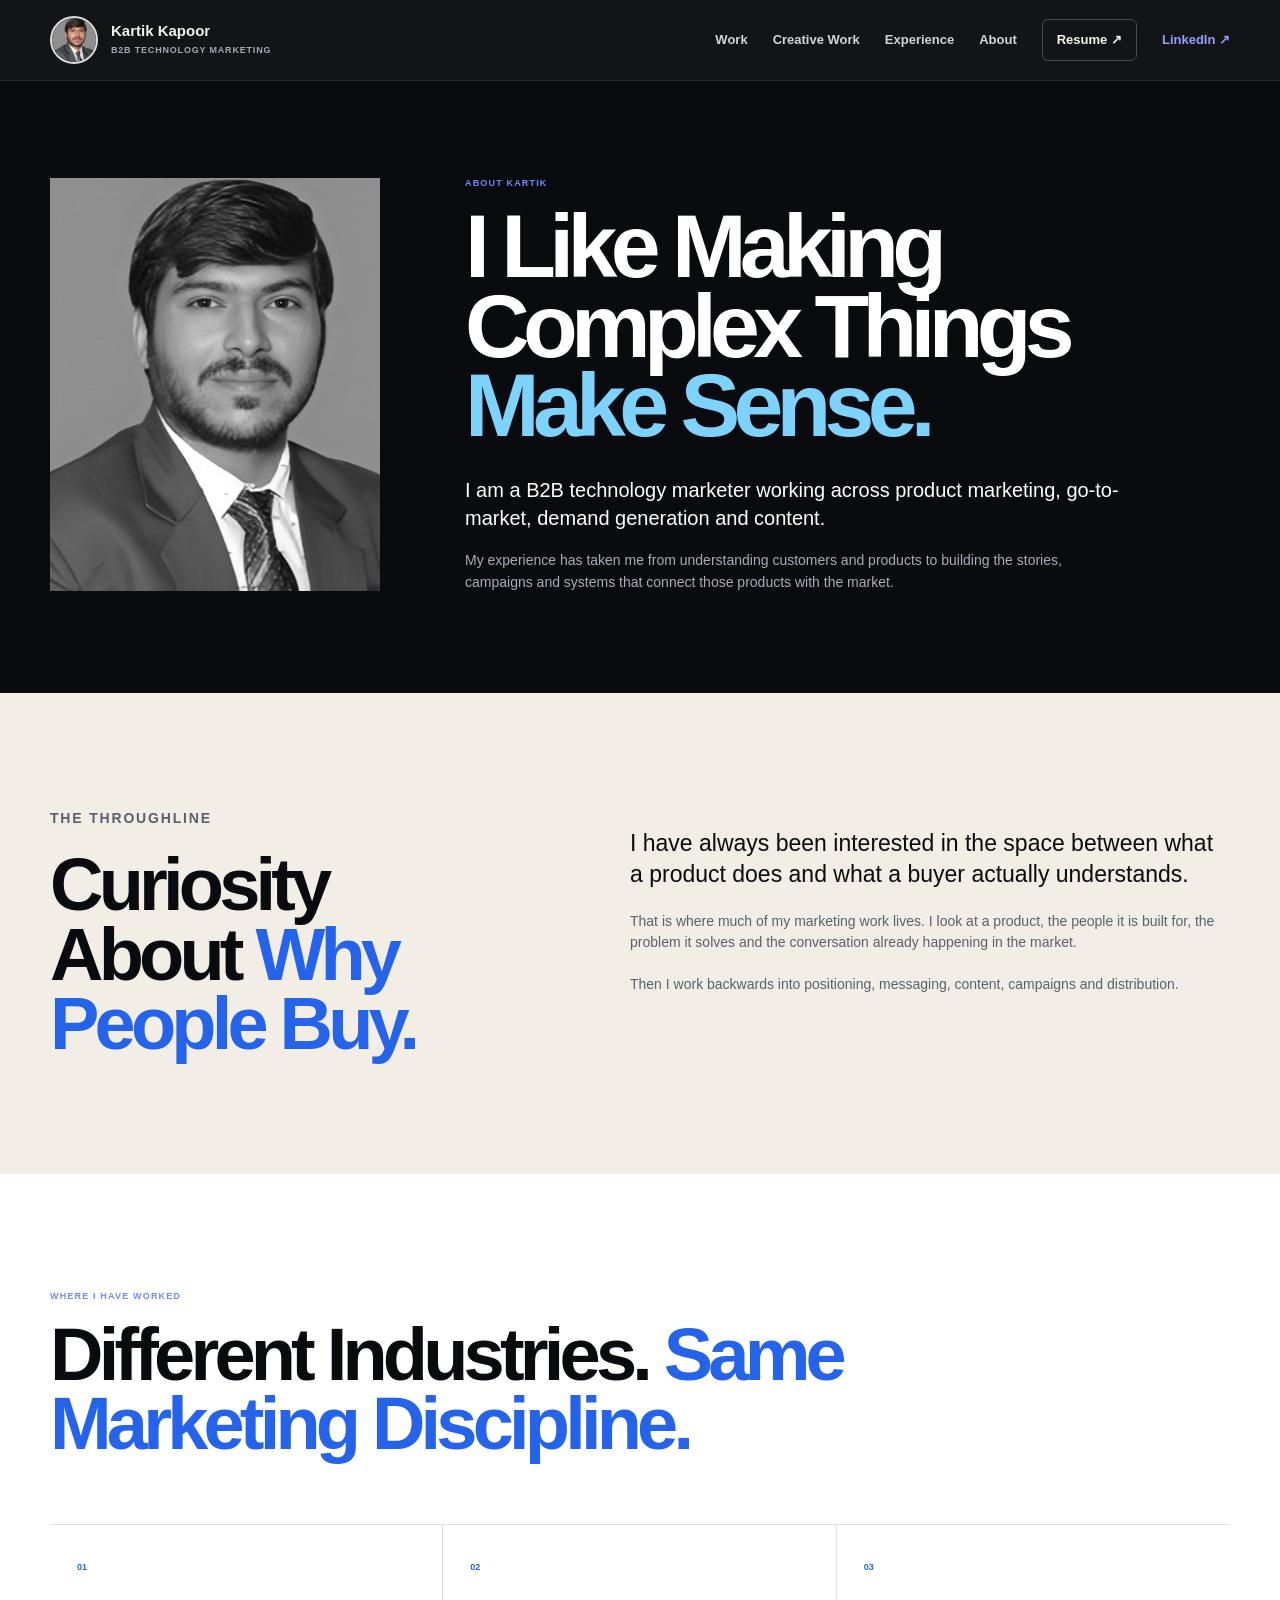
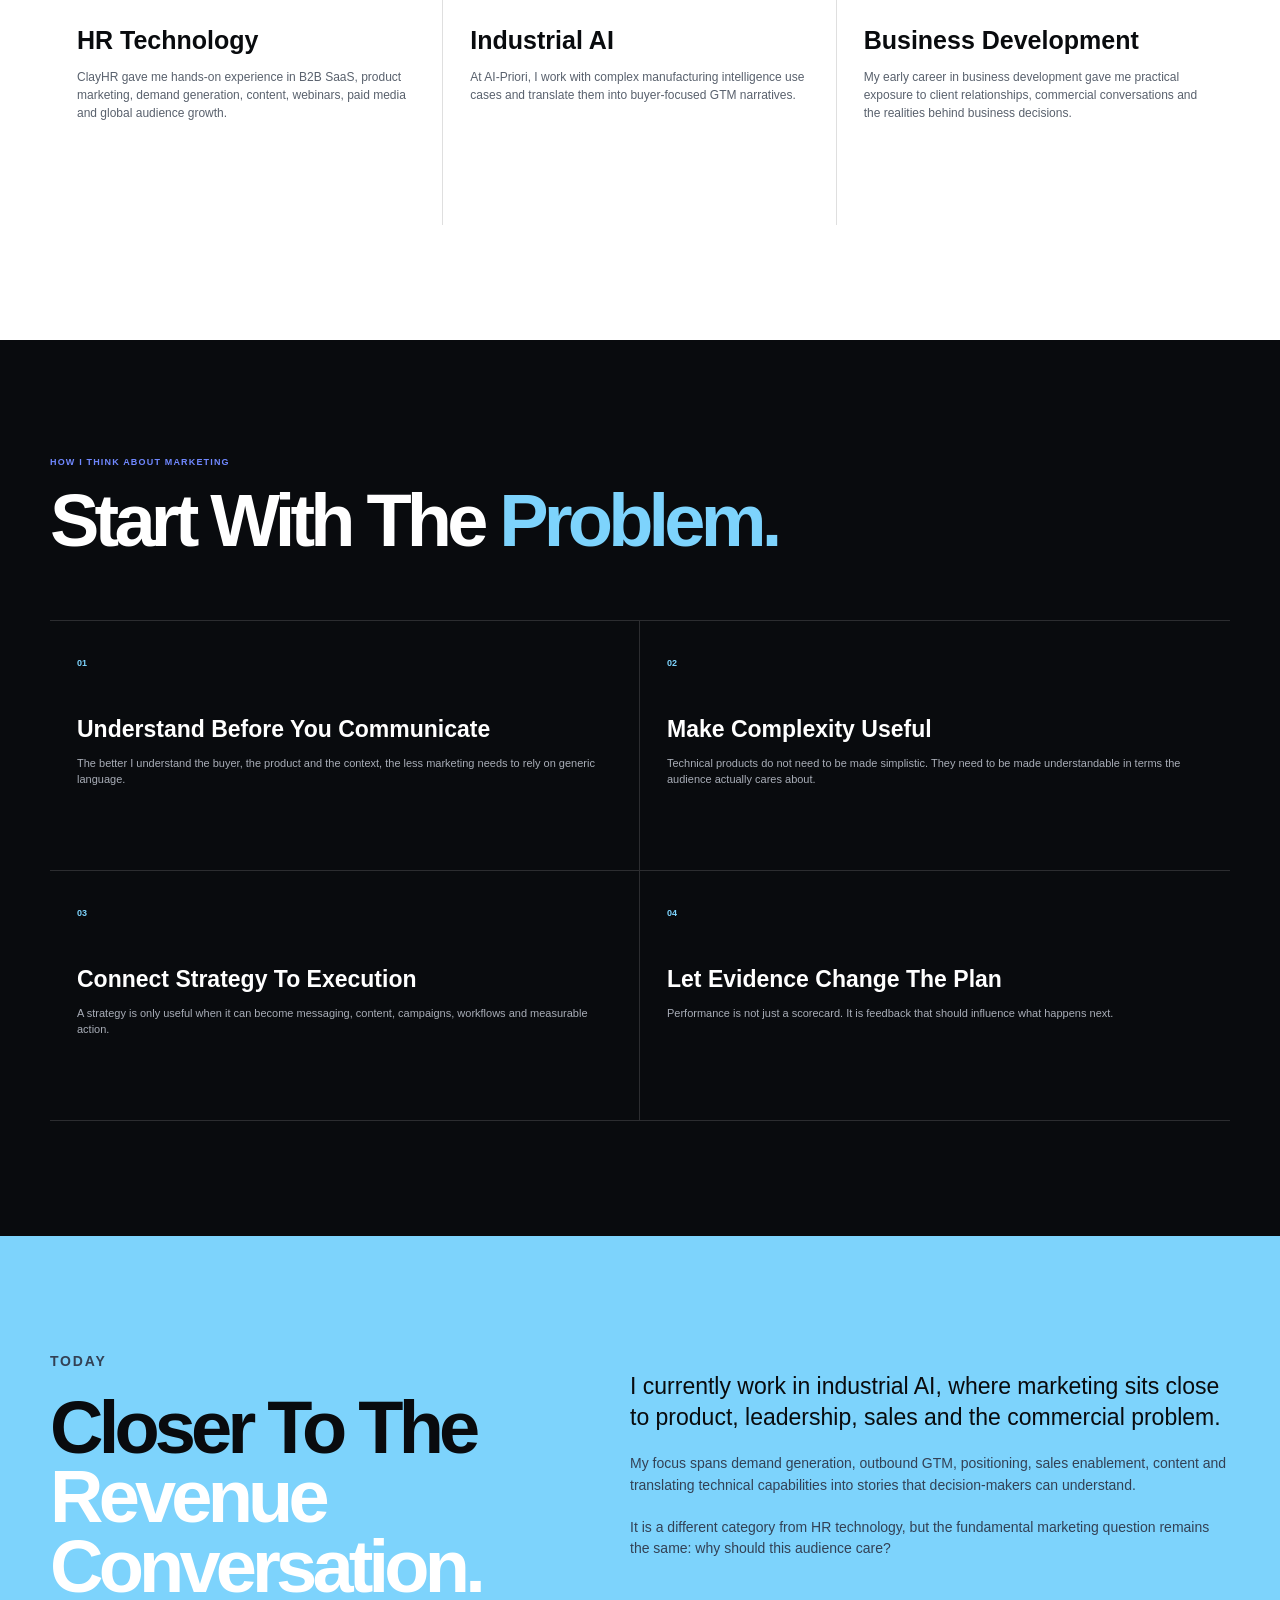
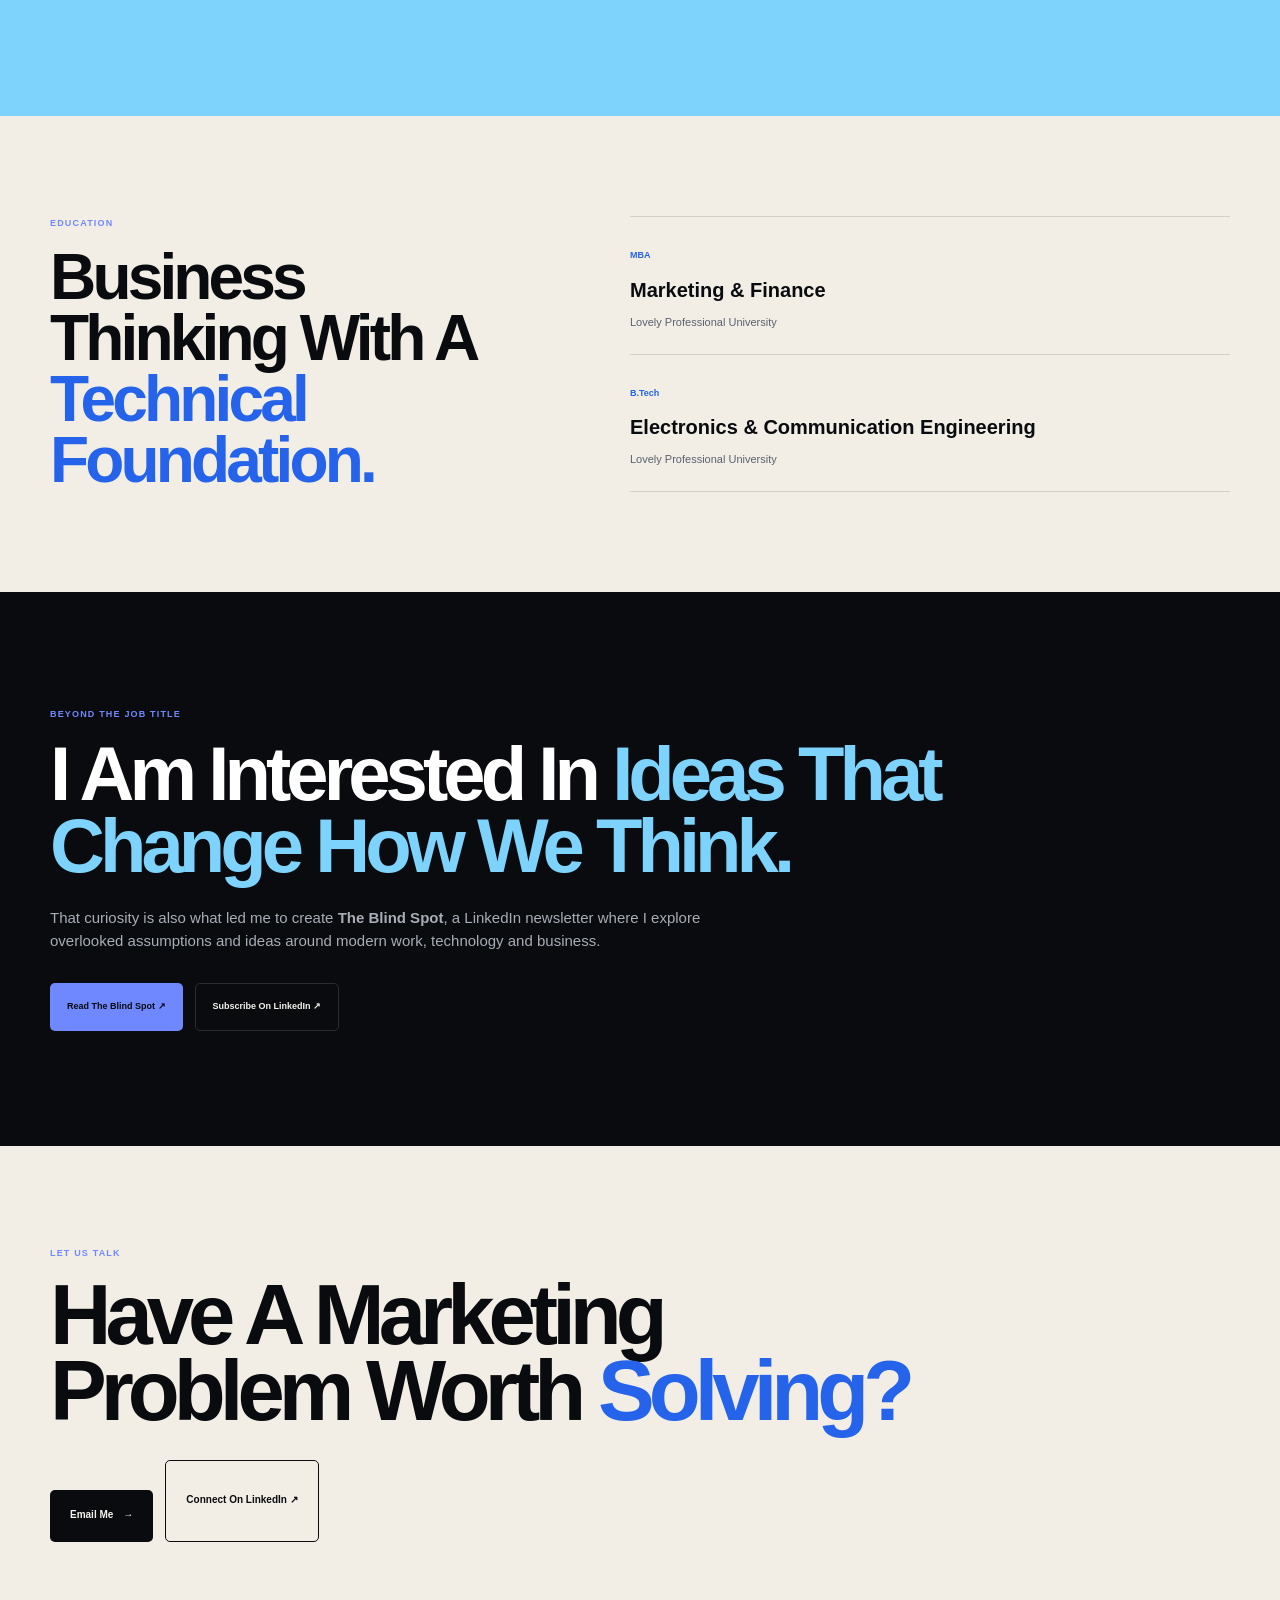
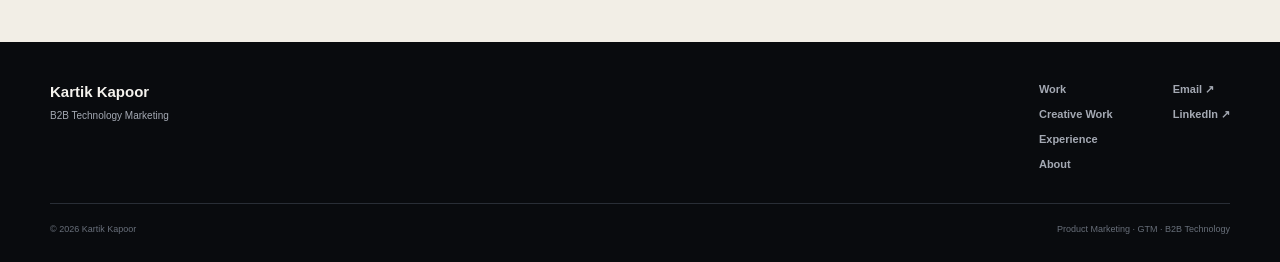
==== commit d0cef4c6: "Update about.html" ====
--- a/about.html
+++ b/about.html
@@ -34,7 +34,11 @@
         rel="stylesheet"
         href="style.css"
     >
-
+<link
+    rel="stylesheet"
+    href="about-experience.css"
+>
+    
 </head>
 
 
--- a/about-experience.css
+++ b/about-experience.css
@@ -0,0 +1,964 @@
+
+/* =========================================================
+   ABOUT + EXPERIENCE
+   PAGE-SPECIFIC STYLES
+========================================================= */
+
+
+/* ---------------------------------------------------------
+   EXPERIENCE HERO
+--------------------------------------------------------- */
+
+.experience-hero {
+    padding: 95px 0 85px;
+    background: #090b0e;
+    color: #ffffff;
+}
+
+.experience-kicker {
+    display: flex;
+    flex-wrap: wrap;
+    gap: 25px;
+    padding-bottom: 18px;
+    border-bottom: 1px solid rgba(255,255,255,0.14);
+    color: #a8adb7;
+    font-size: 8px;
+    font-weight: 900;
+    letter-spacing: 0.13em;
+    text-transform: uppercase;
+}
+
+.experience-hero-grid {
+    display: grid;
+    grid-template-columns: minmax(0, 1fr) 260px;
+    gap: 90px;
+    align-items: end;
+    padding-top: 65px;
+}
+
+.experience-hero h1 {
+    max-width: 900px;
+    font-size: clamp(53px, 7vw, 91px);
+    line-height: 0.89;
+    letter-spacing: -0.075em;
+}
+
+.experience-hero h1 span {
+    color: #7dd3fc;
+}
+
+.experience-hero-grid > div:first-child > p {
+    max-width: 650px;
+    margin-top: 28px;
+    color: #a8adb7;
+    font-size: 15px;
+    line-height: 1.55;
+}
+
+.experience-hero-stat {
+    padding: 27px;
+    border: 1px solid rgba(255,255,255,0.14);
+}
+
+.experience-hero-stat span {
+    color: #a8adb7;
+    font-size: 8px;
+    font-weight: 900;
+    letter-spacing: 0.12em;
+}
+
+.experience-hero-stat strong {
+    display: block;
+    margin-top: 15px;
+    color: #7dd3fc;
+    font-size: 100px;
+    line-height: 0.75;
+    letter-spacing: -0.1em;
+}
+
+.experience-hero-stat p {
+    margin-top: 20px;
+    color: #a8adb7;
+    font-size: 10px;
+}
+
+
+/* ---------------------------------------------------------
+   EXPERIENCE SNAPSHOT
+--------------------------------------------------------- */
+
+.experience-snapshot {
+    background: #7dd3fc;
+}
+
+.experience-snapshot-grid {
+    display: grid;
+    grid-template-columns: repeat(4, 1fr);
+}
+
+.experience-snapshot-grid > div {
+    min-height: 115px;
+    padding: 25px;
+    border-right: 1px solid rgba(9,11,14,0.16);
+}
+
+.experience-snapshot-grid > div:last-child {
+    border-right: 0;
+}
+
+.experience-snapshot-grid span {
+    display: block;
+    color: #334155;
+    font-size: 8px;
+    font-weight: 900;
+    letter-spacing: 0.12em;
+}
+
+.experience-snapshot-grid strong {
+    display: block;
+    margin-top: 8px;
+    color: #090b0e;
+    font-size: 17px;
+}
+
+
+/* ---------------------------------------------------------
+   EXPERIENCE STORY
+--------------------------------------------------------- */
+
+.experience-story {
+    padding: 115px 0;
+    background: #f2eee6;
+}
+
+.experience-story-heading {
+    max-width: 900px;
+}
+
+.experience-story-heading h2 {
+    margin-top: 8px;
+    font-size: clamp(45px, 6vw, 76px);
+    line-height: 0.94;
+    letter-spacing: -0.065em;
+}
+
+.experience-story-heading h2 span {
+    color: #2563eb;
+}
+
+.experience-story-heading > p:last-child {
+    max-width: 650px;
+    margin-top: 20px;
+    color: #59616d;
+    font-size: 14px;
+    line-height: 1.55;
+}
+
+
+/* ---------------------------------------------------------
+   EXPERIENCE TIMELINE
+--------------------------------------------------------- */
+
+.experience-timeline {
+    position: relative;
+    margin-top: 75px;
+}
+
+.experience-timeline::before {
+    content: "";
+    position: absolute;
+    top: 0;
+    bottom: 0;
+    left: 143px;
+    width: 1px;
+    background: rgba(9,11,14,0.13);
+}
+
+.experience-entry {
+    position: relative;
+    display: grid;
+    grid-template-columns: 115px 55px 1fr;
+    gap: 0;
+    padding: 0 0 75px;
+}
+
+.experience-entry:last-child {
+    padding-bottom: 0;
+}
+
+.experience-date {
+    padding-top: 3px;
+    padding-right: 25px;
+    text-align: right;
+}
+
+.experience-date span {
+    display: block;
+    color: #2563eb;
+    font-size: 8px;
+    font-weight: 900;
+    letter-spacing: 0.08em;
+}
+
+.experience-date small {
+    display: block;
+    margin-top: 4px;
+    color: #59616d;
+    font-size: 8px;
+    font-weight: 900;
+}
+
+.experience-marker {
+    position: relative;
+    z-index: 2;
+    width: 34px;
+    height: 34px;
+    display: grid;
+    place-items: center;
+    margin-left: 23px;
+    border: 1px solid rgba(9,11,14,0.18);
+    border-radius: 50%;
+    background: #f2eee6;
+    color: #2563eb;
+    font-size: 8px;
+    font-weight: 900;
+}
+
+.experience-current .experience-marker {
+    background: #2563eb;
+    color: #ffffff;
+    border-color: #2563eb;
+}
+
+.experience-content {
+    padding-left: 35px;
+}
+
+.experience-company-line {
+    display: flex;
+    align-items: flex-start;
+    justify-content: space-between;
+    gap: 30px;
+    padding-bottom: 20px;
+    border-bottom: 1px solid rgba(9,11,14,0.13);
+}
+
+.experience-company-line > div > span {
+    display: block;
+    color: #2563eb;
+    font-size: 11px;
+    font-weight: 900;
+    letter-spacing: 0.08em;
+}
+
+.experience-company-line > div > small {
+    display: block;
+    margin-top: 5px;
+    color: #59616d;
+    font-size: 8px;
+    font-weight: 800;
+    letter-spacing: 0.08em;
+}
+
+.experience-company-line > strong {
+    color: #090b0e;
+    font-size: 18px;
+    text-align: right;
+}
+
+.experience-lead {
+    max-width: 700px;
+    margin-top: 24px;
+    color: #090b0e;
+    font-size: 19px;
+    line-height: 1.4;
+}
+
+.experience-content ul {
+    max-width: 720px;
+    margin: 22px 0 0;
+    padding-left: 18px;
+}
+
+.experience-content li {
+    margin-bottom: 10px;
+    color: #59616d;
+    font-size: 13px;
+    line-height: 1.55;
+}
+
+.experience-tags {
+    display: flex;
+    flex-wrap: wrap;
+    gap: 7px;
+    margin-top: 23px;
+}
+
+.experience-tags span {
+    padding: 7px 9px;
+    border: 1px solid rgba(9,11,14,0.13);
+    color: #59616d;
+    font-size: 8px;
+    font-weight: 800;
+    letter-spacing: 0.04em;
+}
+
+
+/* ---------------------------------------------------------
+   EXPERIENCE CAPABILITIES
+--------------------------------------------------------- */
+
+.experience-capabilities {
+    padding: 115px 0;
+    background: #090b0e;
+    color: #ffffff;
+}
+
+.experience-capabilities-heading {
+    max-width: 850px;
+}
+
+.experience-capabilities-heading h2 {
+    margin-top: 8px;
+    font-size: clamp(44px, 6vw, 74px);
+    line-height: 0.94;
+    letter-spacing: -0.065em;
+}
+
+.experience-capabilities-heading h2 span {
+    color: #7dd3fc;
+}
+
+.experience-capability-list {
+    display: grid;
+    grid-template-columns: repeat(4, 1fr);
+    margin-top: 60px;
+    border-top: 1px solid rgba(255,255,255,0.14);
+}
+
+.experience-capability-list > div {
+    min-height: 220px;
+    padding: 25px 22px;
+    border-right: 1px solid rgba(255,255,255,0.14);
+}
+
+.experience-capability-list > div:last-child {
+    border-right: 0;
+}
+
+.experience-capability-list span {
+    color: #7dd3fc;
+    font-size: 9px;
+    font-weight: 900;
+}
+
+.experience-capability-list strong {
+    display: block;
+    margin-top: 45px;
+    font-size: 23px;
+}
+
+.experience-capability-list p {
+    margin-top: 12px;
+    color: #a8adb7;
+    font-size: 11px;
+    line-height: 1.5;
+}
+
+
+/* ---------------------------------------------------------
+   EXPERIENCE CTA
+--------------------------------------------------------- */
+
+.experience-cta {
+    padding: 100px 0;
+    background: #f2eee6;
+}
+
+.experience-cta h2 {
+    max-width: 850px;
+    margin-top: 8px;
+    font-size: clamp(50px, 7vw, 85px);
+    line-height: 0.9;
+    letter-spacing: -0.07em;
+}
+
+.experience-cta h2 span {
+    color: #2563eb;
+}
+
+
+/* ---------------------------------------------------------
+   ABOUT HERO
+--------------------------------------------------------- */
+
+.about-hero {
+    padding: 95px 0 100px;
+    background: #090b0e;
+    color: #ffffff;
+}
+
+.about-hero-grid {
+    display: grid;
+    grid-template-columns: 330px minmax(0, 1fr);
+    gap: 85px;
+    align-items: center;
+}
+
+.about-photo-wrap {
+    width: 100%;
+}
+
+.about-photo {
+    display: block;
+    width: 100%;
+    aspect-ratio: 4 / 5;
+    object-fit: cover;
+    filter: grayscale(100%);
+}
+
+.about-hero-copy h1 {
+    max-width: 800px;
+    margin-top: 10px;
+    font-size: clamp(53px, 7vw, 91px);
+    line-height: 0.89;
+    letter-spacing: -0.075em;
+}
+
+.about-hero-copy h1 span {
+    color: #7dd3fc;
+}
+
+.about-intro {
+    max-width: 680px;
+    margin-top: 30px;
+    color: #ffffff;
+    font-size: 20px;
+    line-height: 1.4;
+}
+
+.about-hero-copy > p:not(.section-label):not(.about-intro) {
+    max-width: 650px;
+    margin-top: 18px;
+    color: #a8adb7;
+    font-size: 14px;
+    line-height: 1.55;
+}
+
+
+/* ---------------------------------------------------------
+   ABOUT PROFILE
+--------------------------------------------------------- */
+
+.about-profile {
+    padding: 115px 0;
+    background: #f2eee6;
+}
+
+.about-profile-grid {
+    display: grid;
+    grid-template-columns: 0.8fr 1fr;
+    gap: 100px;
+}
+
+.about-profile-grid h2 {
+    margin-top: 8px;
+    font-size: clamp(44px, 6vw, 74px);
+    line-height: 0.94;
+    letter-spacing: -0.065em;
+}
+
+.about-profile-grid h2 span {
+    color: #2563eb;
+}
+
+.about-profile-grid > div:last-child {
+    padding-top: 20px;
+}
+
+.about-profile-grid p {
+    max-width: 650px;
+    margin-bottom: 20px;
+    color: #59616d;
+    font-size: 14px;
+    line-height: 1.55;
+}
+
+.about-profile-grid .about-large-copy {
+    color: #090b0e;
+    font-size: 23px;
+    line-height: 1.35;
+}
+
+
+/* ---------------------------------------------------------
+   ABOUT DOMAINS
+--------------------------------------------------------- */
+
+.about-domains {
+    padding: 115px 0;
+    background: #ffffff;
+}
+
+.about-domain-heading {
+    max-width: 900px;
+}
+
+.about-domain-heading h2 {
+    margin-top: 8px;
+    font-size: clamp(44px, 6vw, 74px);
+    line-height: 0.94;
+    letter-spacing: -0.065em;
+}
+
+.about-domain-heading h2 span {
+    color: #2563eb;
+}
+
+.about-domain-list {
+    display: grid;
+    grid-template-columns: repeat(3, 1fr);
+    margin-top: 65px;
+    border-top: 1px solid rgba(9,11,14,0.13);
+}
+
+.about-domain-list > div {
+    min-height: 300px;
+    padding: 27px;
+    border-right: 1px solid rgba(9,11,14,0.13);
+}
+
+.about-domain-list > div:last-child {
+    border-right: 0;
+}
+
+.about-domain-list span {
+    color: #2563eb;
+    font-size: 9px;
+    font-weight: 900;
+}
+
+.about-domain-list strong {
+    display: block;
+    margin-top: 50px;
+    color: #090b0e;
+    font-size: 25px;
+    line-height: 1;
+}
+
+.about-domain-list p {
+    margin-top: 15px;
+    color: #59616d;
+    font-size: 12px;
+    line-height: 1.5;
+}
+
+
+/* ---------------------------------------------------------
+   ABOUT THINKING
+--------------------------------------------------------- */
+
+.about-thinking {
+    padding: 115px 0;
+    background: #090b0e;
+    color: #ffffff;
+}
+
+.about-thinking-heading {
+    max-width: 850px;
+}
+
+.about-thinking-heading h2 {
+    margin-top: 8px;
+    font-size: clamp(44px, 6vw, 74px);
+    line-height: 0.94;
+    letter-spacing: -0.065em;
+}
+
+.about-thinking-heading h2 span {
+    color: #7dd3fc;
+}
+
+.about-thinking-list {
+    display: grid;
+    grid-template-columns: repeat(2, 1fr);
+    margin-top: 65px;
+    border-top: 1px solid rgba(255,255,255,0.14);
+}
+
+.about-thinking-list > div {
+    min-height: 250px;
+    padding: 27px;
+    border-right: 1px solid rgba(255,255,255,0.14);
+    border-bottom: 1px solid rgba(255,255,255,0.14);
+}
+
+.about-thinking-list > div:nth-child(even) {
+    border-right: 0;
+}
+
+.about-thinking-list span {
+    color: #7dd3fc;
+    font-size: 9px;
+    font-weight: 900;
+}
+
+.about-thinking-list h3 {
+    max-width: 450px;
+    margin-top: 43px;
+    color: #ffffff;
+    font-size: 23px;
+    line-height: 1.05;
+}
+
+.about-thinking-list p {
+    max-width: 520px;
+    margin-top: 13px;
+    color: #a8adb7;
+    font-size: 11px;
+    line-height: 1.5;
+}
+
+
+/* ---------------------------------------------------------
+   ABOUT CURRENT
+--------------------------------------------------------- */
+
+.about-current {
+    padding: 115px 0;
+    background: #7dd3fc;
+}
+
+.about-current-grid {
+    display: grid;
+    grid-template-columns: 0.8fr 1fr;
+    gap: 100px;
+}
+
+.about-current-grid h2 {
+    margin-top: 8px;
+    color: #090b0e;
+    font-size: clamp(44px, 6vw, 74px);
+    line-height: 0.94;
+    letter-spacing: -0.065em;
+}
+
+.about-current-grid h2 span {
+    color: #ffffff;
+}
+
+.about-current-grid > div:last-child {
+    padding-top: 20px;
+}
+
+.about-current-grid p {
+    max-width: 650px;
+    margin-bottom: 20px;
+    color: #334155;
+    font-size: 14px;
+    line-height: 1.55;
+}
+
+.about-current-grid .about-current-lead {
+    color: #090b0e;
+    font-size: 23px;
+    line-height: 1.35;
+}
+
+
+/* ---------------------------------------------------------
+   ABOUT EDUCATION
+--------------------------------------------------------- */
+
+.about-education {
+    padding: 100px 0;
+    background: #f2eee6;
+}
+
+.about-education > .section-container {
+    display: grid;
+    grid-template-columns: 0.8fr 1fr;
+    gap: 100px;
+}
+
+.about-education h2 {
+    margin-top: 8px;
+    font-size: clamp(42px, 5vw, 65px);
+    line-height: 0.95;
+    letter-spacing: -0.06em;
+}
+
+.about-education h2 span {
+    color: #2563eb;
+}
+
+.education-list {
+    border-top: 1px solid rgba(9,11,14,0.13);
+}
+
+.education-list > div {
+    padding: 23px 0;
+    border-bottom: 1px solid rgba(9,11,14,0.13);
+}
+
+.education-list span {
+    color: #2563eb;
+    font-size: 9px;
+    font-weight: 900;
+}
+
+.education-list strong {
+    display: block;
+    margin-top: 7px;
+    color: #090b0e;
+    font-size: 20px;
+}
+
+.education-list small {
+    display: block;
+    margin-top: 6px;
+    color: #59616d;
+    font-size: 11px;
+}
+
+
+/* ---------------------------------------------------------
+   ABOUT PERSONAL
+--------------------------------------------------------- */
+
+.about-personal {
+    padding: 115px 0;
+    background: #090b0e;
+    color: #ffffff;
+}
+
+.about-personal h2 {
+    max-width: 950px;
+    margin-top: 8px;
+    font-size: clamp(45px, 6vw, 76px);
+    line-height: 0.94;
+    letter-spacing: -0.065em;
+}
+
+.about-personal h2 span {
+    color: #7dd3fc;
+}
+
+.about-personal > .section-container > p:not(.section-label) {
+    max-width: 680px;
+    margin-top: 25px;
+    color: #a8adb7;
+    font-size: 15px;
+    line-height: 1.55;
+}
+
+.about-buttons {
+    display: flex;
+    flex-wrap: wrap;
+    gap: 12px;
+    margin-top: 30px;
+}
+
+
+/* ---------------------------------------------------------
+   ABOUT CONTACT
+--------------------------------------------------------- */
+
+.about-contact {
+    padding: 100px 0;
+    background: #f2eee6;
+}
+
+.about-contact h2 {
+    max-width: 900px;
+    margin-top: 8px;
+    font-size: clamp(50px, 7vw, 85px);
+    line-height: 0.9;
+    letter-spacing: -0.07em;
+}
+
+.about-contact h2 span {
+    color: #2563eb;
+}
+
+.about-contact-buttons {
+    display: flex;
+    flex-wrap: wrap;
+    gap: 12px;
+    margin-top: 30px;
+}
+
+.about-link-button {
+    min-height: 52px;
+    display: inline-flex;
+    align-items: center;
+    justify-content: center;
+    padding: 0 20px;
+    border: 1px solid #090b0e;
+    border-radius: 5px;
+    color: #090b0e;
+    font-size: 10px;
+    font-weight: 900;
+}
+
+.about-link-button:hover {
+    background: #090b0e;
+    color: #ffffff;
+}
+
+
+/* ---------------------------------------------------------
+   MOBILE
+--------------------------------------------------------- */
+
+@media (max-width: 950px) {
+
+    .experience-hero-grid,
+    .about-hero-grid,
+    .about-profile-grid,
+    .about-current-grid,
+    .about-education > .section-container {
+        grid-template-columns: 1fr;
+        gap: 50px;
+    }
+
+    .experience-capability-list,
+    .about-domain-list {
+        grid-template-columns: repeat(2, 1fr);
+    }
+
+    .experience-timeline::before {
+        left: 105px;
+    }
+
+    .experience-entry {
+        grid-template-columns: 80px 50px 1fr;
+    }
+
+    .experience-date {
+        padding-right: 18px;
+    }
+
+    .experience-marker {
+        margin-left: 8px;
+    }
+
+}
+
+
+@media (max-width: 650px) {
+
+    .experience-hero,
+    .about-hero {
+        padding: 70px 0;
+    }
+
+    .experience-hero h1,
+    .about-hero-copy h1 {
+        font-size: 51px;
+    }
+
+    .experience-snapshot-grid {
+        grid-template-columns: 1fr;
+    }
+
+    .experience-snapshot-grid > div {
+        min-height: auto;
+        border-right: 0;
+        border-bottom: 1px solid rgba(9,11,14,0.16);
+    }
+
+    .experience-snapshot-grid > div:last-child {
+        border-bottom: 0;
+    }
+
+    .experience-story,
+    .experience-capabilities,
+    .about-profile,
+    .about-domains,
+    .about-thinking,
+    .about-current,
+    .about-personal {
+        padding: 80px 0;
+    }
+
+    .experience-story-heading h2,
+    .experience-capabilities-heading h2,
+    .about-profile-grid h2,
+    .about-domain-heading h2,
+    .about-thinking-heading h2,
+    .about-current-grid h2,
+    .about-personal h2 {
+        font-size: 42px;
+    }
+
+    .experience-timeline::before {
+        display: none;
+    }
+
+    .experience-entry {
+        grid-template-columns: 1fr;
+        gap: 12px;
+        padding-bottom: 60px;
+    }
+
+    .experience-date {
+        padding: 0;
+        text-align: left;
+    }
+
+    .experience-date span,
+    .experience-date small {
+        display: inline;
+    }
+
+    .experience-date small {
+        margin-left: 6px;
+    }
+
+    .experience-marker {
+        display: none;
+    }
+
+    .experience-content {
+        padding: 0;
+    }
+
+    .experience-company-line {
+        flex-direction: column;
+        gap: 10px;
+    }
+
+    .experience-company-line > strong {
+        text-align: left;
+    }
+
+    .experience-capability-list,
+    .about-domain-list,
+    .about-thinking-list {
+        grid-template-columns: 1fr;
+    }
+
+    .experience-capability-list > div,
+    .about-domain-list > div,
+    .about-thinking-list > div {
+        border-right: 0;
+    }
+
+    .about-photo {
+        max-width: 330px;
+    }
+
+    .about-education {
+        padding: 80px 0;
+    }
+
+    .about-education h2 {
+        font-size: 42px;
+    }
+
+    .about-contact {
+        padding: 80px 0;
+    }
+
+}
